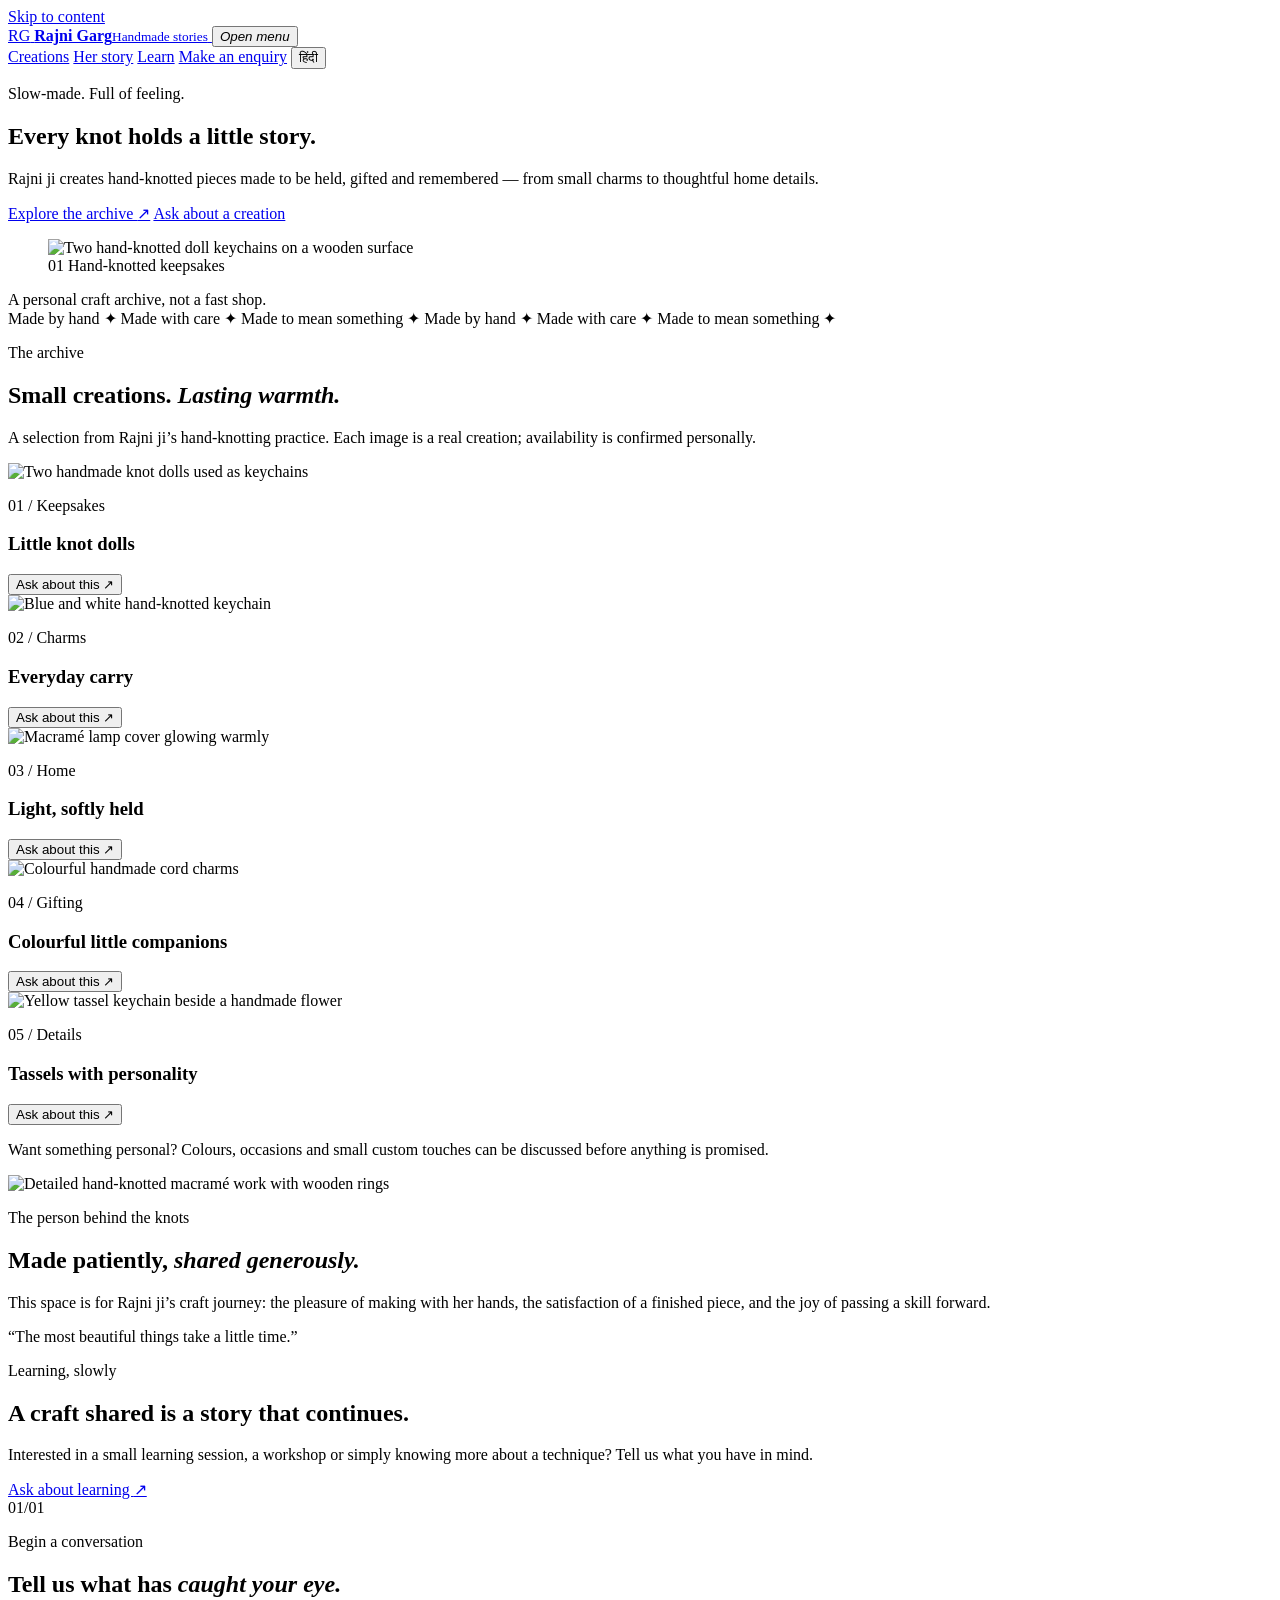
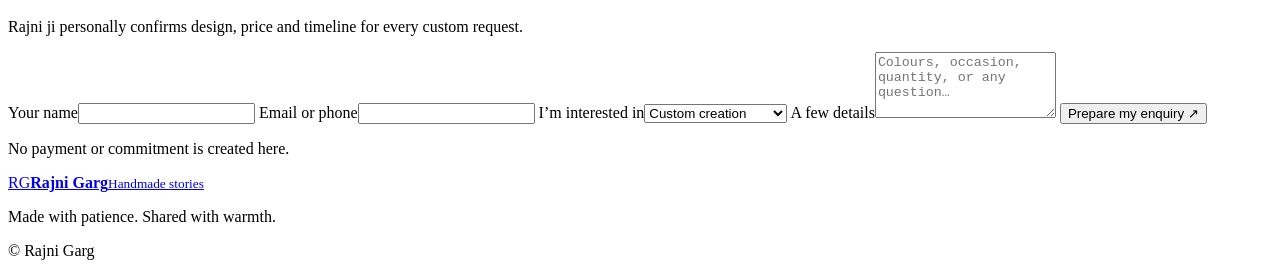
==== index.html @ c151ba93 "Create Rajni Garg website foundation" ====
<!doctype html>
<html lang="en">
<head>
  <meta charset="UTF-8" />
  <meta name="viewport" content="width=device-width, initial-scale=1.0" />
  <meta name="description" content="Rajni Garg — handcrafted knotwork, thoughtful learning, and meaningful custom requests." />
  <title>Rajni Garg | Made with patience</title>
  <link rel="preconnect" href="https://fonts.googleapis.com">
  <link rel="preconnect" href="https://fonts.gstatic.com" crossorigin>
  <link href="https://fonts.googleapis.com/css2?family=DM+Sans:wght@400;500;600;700&family=Playfair+Display:ital,wght@0,500;0,600;0,700;1,500&family=Noto+Serif+Devanagari:wght@500;600;700&display=swap" rel="stylesheet">
  <link rel="stylesheet" href="styles.css" />
</head>
<body>
  <a class="skip-link" href="#main">Skip to content</a>
  <header class="site-header">
    <a class="brand" href="#top" aria-label="Rajni Garg, home">
      <span class="brand-mark">RG</span>
      <span><strong>Rajni Garg</strong><small>Handmade stories</small></span>
    </a>
    <button class="menu-toggle" aria-expanded="false" aria-controls="primary-nav"><span></span><span></span><span></span><i class="sr-only">Open menu</i></button>
    <nav id="primary-nav" class="primary-nav" aria-label="Primary navigation">
      <a href="#gallery" data-en="Creations" data-hi="रचनाएँ">Creations</a>
      <a href="#story" data-en="Her story" data-hi="उनकी कहानी">Her story</a>
      <a href="#learn" data-en="Learn" data-hi="सीखें">Learn</a>
      <a class="nav-cta" href="#enquire" data-en="Make an enquiry" data-hi="पूछताछ करें">Make an enquiry</a>
      <button class="language" data-language aria-label="Switch to Hindi">हिंदी</button>
    </nav>
  </header>

  <main id="main">
    <section id="top" class="hero">
      <div class="hero-copy reveal">
        <p class="eyebrow" data-en="Slow-made. Full of feeling." data-hi="प्यार और धैर्य से बनाई हुई।">Slow-made. Full of feeling.</p>
        <h1 data-en="Every knot holds a little story." data-hi="हर गाँठ में एक छोटी-सी कहानी होती है।">Every knot holds a little story.</h1>
        <p class="intro" data-en="Rajni ji creates hand-knotted pieces made to be held, gifted and remembered — from small charms to thoughtful home details." data-hi="राजनी जी हाथों से गाँठों वाली सुंदर चीज़ें बनाती हैं—छोटे charms से लेकर घर के खास details तक।">Rajni ji creates hand-knotted pieces made to be held, gifted and remembered — from small charms to thoughtful home details.</p>
        <div class="hero-actions">
          <a class="button button-primary" href="#gallery" data-en="Explore the archive" data-hi="संग्रह देखें">Explore the archive <span>↗</span></a>
          <a class="text-link" href="#enquire" data-en="Ask about a creation" data-hi="किसी रचना के बारे में पूछें">Ask about a creation</a>
        </div>
      </div>
      <figure class="hero-image reveal">
        <img src="assets/knotted-dolls.jpg" alt="Two hand-knotted doll keychains on a wooden surface" />
        <figcaption><span>01</span> Hand-knotted keepsakes</figcaption>
      </figure>
      <div class="hero-note"><span class="dot"></span><span data-en="A personal craft archive, not a fast shop." data-hi="एक निजी craft archive—तेज़ दुकान नहीं।">A personal craft archive, not a fast shop.</span></div>
    </section>

    <section class="marquee" aria-label="Craft values">
      <div>Made by hand <span>✦</span> Made with care <span>✦</span> Made to mean something <span>✦</span> Made by hand <span>✦</span> Made with care <span>✦</span> Made to mean something <span>✦</span></div>
    </section>

    <section id="gallery" class="gallery-section section">
      <div class="section-heading reveal">
        <p class="eyebrow" data-en="The archive" data-hi="संग्रह">The archive</p>
        <h2 data-en="Small creations. Lasting warmth." data-hi="छोटी रचनाएँ। सदा रहने वाली गर्माहट।">Small creations. <em>Lasting warmth.</em></h2>
        <p data-en="A selection from Rajni ji’s hand-knotting practice. Each image is a real creation; availability is confirmed personally." data-hi="राजनी जी के hand-knotting काम का एक चयन। हर तस्वीर उनकी असली रचना है; उपलब्धता की पुष्टि व्यक्तिगत रूप से की जाती है।">A selection from Rajni ji’s hand-knotting practice. Each image is a real creation; availability is confirmed personally.</p>
      </div>
      <div class="gallery-grid">
        <article class="gallery-card card-large reveal">
          <img src="assets/knotted-dolls.jpg" alt="Two handmade knot dolls used as keychains" />
          <div><p>01 / Keepsakes</p><h3>Little knot dolls</h3><button class="card-link" data-enquiry="Little knot dolls">Ask about this <span>↗</span></button></div>
        </article>
        <article class="gallery-card reveal">
          <img src="assets/blue-keychain.jpg" alt="Blue and white hand-knotted keychain" />
          <div><p>02 / Charms</p><h3>Everyday carry</h3><button class="card-link" data-enquiry="Everyday carry charm">Ask about this <span>↗</span></button></div>
        </article>
        <article class="gallery-card reveal">
          <img src="assets/lamp-detail.jpg" alt="Macramé lamp cover glowing warmly" />
          <div><p>03 / Home</p><h3>Light, softly held</h3><button class="card-link" data-enquiry="Macramé lamp cover">Ask about this <span>↗</span></button></div>
        </article>
        <article class="gallery-card reveal">
          <img src="assets/colourful-charms.jpg" alt="Colourful handmade cord charms" />
          <div><p>04 / Gifting</p><h3>Colourful little companions</h3><button class="card-link" data-enquiry="Colourful cord charms">Ask about this <span>↗</span></button></div>
        </article>
        <article class="gallery-card card-wide reveal">
          <img src="assets/tassel-charm.jpg" alt="Yellow tassel keychain beside a handmade flower" />
          <div><p>05 / Details</p><h3>Tassels with personality</h3><button class="card-link" data-enquiry="Tassel charm">Ask about this <span>↗</span></button></div>
        </article>
      </div>
      <p class="gallery-footnote">Want something personal? Colours, occasions and small custom touches can be discussed before anything is promised.</p>
    </section>

    <section id="story" class="story-section">
      <div class="story-image reveal"><img src="assets/macrame-handhold.jpg" alt="Detailed hand-knotted macramé work with wooden rings" /></div>
      <div class="story-copy reveal">
        <p class="eyebrow" data-en="The person behind the knots" data-hi="गाँठों के पीछे की कलाकार">The person behind the knots</p>
        <h2 data-en="Made patiently, shared generously." data-hi="धैर्य से बनाई, दिल से बाँटी।">Made patiently, <em>shared generously.</em></h2>
        <p data-en="This space is for Rajni ji’s craft journey: the pleasure of making with her hands, the satisfaction of a finished piece, and the joy of passing a skill forward." data-hi="यह स्थान राजनीति जी की craft journey के लिए है—हाथों से बनाने का सुख, पूरी रचना का संतोष, और कला आगे सिखाने की खुशी।">This space is for Rajni ji’s craft journey: the pleasure of making with her hands, the satisfaction of a finished piece, and the joy of passing a skill forward.</p>
        <p class="pull-quote">“The most beautiful things take a little time.”</p>
      </div>
    </section>

    <section id="learn" class="learn-section section">
      <div class="learn-card reveal">
        <div>
          <p class="eyebrow" data-en="Learning, slowly" data-hi="धीरे-धीरे सीखना">Learning, slowly</p>
          <h2 data-en="A craft shared is a story that continues." data-hi="बाँटी गई कला, आगे बढ़ती कहानी है।">A craft shared is a story that continues.</h2>
          <p data-en="Interested in a small learning session, a workshop or simply knowing more about a technique? Tell us what you have in mind." data-hi="छोटे learning session, workshop या किसी technique के बारे में जानना चाहते हैं? हमें बताइए।">Interested in a small learning session, a workshop or simply knowing more about a technique? Tell us what you have in mind.</p>
          <a class="button button-light" href="#enquire" data-en="Ask about learning" data-hi="सीखने के बारे में पूछें">Ask about learning <span>↗</span></a>
        </div>
        <div class="learn-number">01<span>/</span>01</div>
      </div>
    </section>

    <section id="enquire" class="enquire-section section">
      <div class="enquire-intro reveal">
        <p class="eyebrow" data-en="Begin a conversation" data-hi="बातचीत शुरू करें">Begin a conversation</p>
        <h2 data-en="Tell us what has caught your eye." data-hi="बताइए, आपको क्या पसंद आया।">Tell us what has <em>caught your eye.</em></h2>
        <p data-en="Rajni ji personally confirms design, price and timeline for every custom request." data-hi="हर custom request के design, price और timeline की अंतिम पुष्टि राजनीति जी स्वयं करती हैं।">Rajni ji personally confirms design, price and timeline for every custom request.</p>
      </div>
      <form class="enquiry-form reveal" id="enquiry-form">
        <label><span data-en="Your name" data-hi="आपका नाम">Your name</span><input required name="name" autocomplete="name" /></label>
        <label><span data-en="Email or phone" data-hi="ईमेल या फ़ोन">Email or phone</span><input required name="contact" autocomplete="email" /></label>
        <label><span data-en="I’m interested in" data-hi="मेरी रुचि है">I’m interested in</span><select name="interest"><option>Custom creation</option><option>Learning / workshop</option><option>Existing creation</option><option>Something else</option></select></label>
        <label class="full"><span data-en="A few details" data-hi="कुछ विवरण">A few details</span><textarea name="message" rows="4" placeholder="Colours, occasion, quantity, or any question…"></textarea></label>
        <button class="button button-primary" type="submit" data-en="Prepare my enquiry" data-hi="मेरी पूछताछ तैयार करें">Prepare my enquiry <span>↗</span></button>
        <p class="form-note" id="form-note">No payment or commitment is created here.</p>
      </form>
    </section>
  </main>

  <footer>
    <a class="brand" href="#top"><span class="brand-mark">RG</span><span><strong>Rajni Garg</strong><small>Handmade stories</small></span></a>
    <p data-en="Made with patience. Shared with warmth." data-hi="धैर्य से बनाई। गर्मजोशी से बाँटी।">Made with patience. Shared with warmth.</p>
    <p class="footer-meta">© <span id="year"></span> Rajni Garg</p>
  </footer>
  <script src="app.js"></script>
</body>
</html>
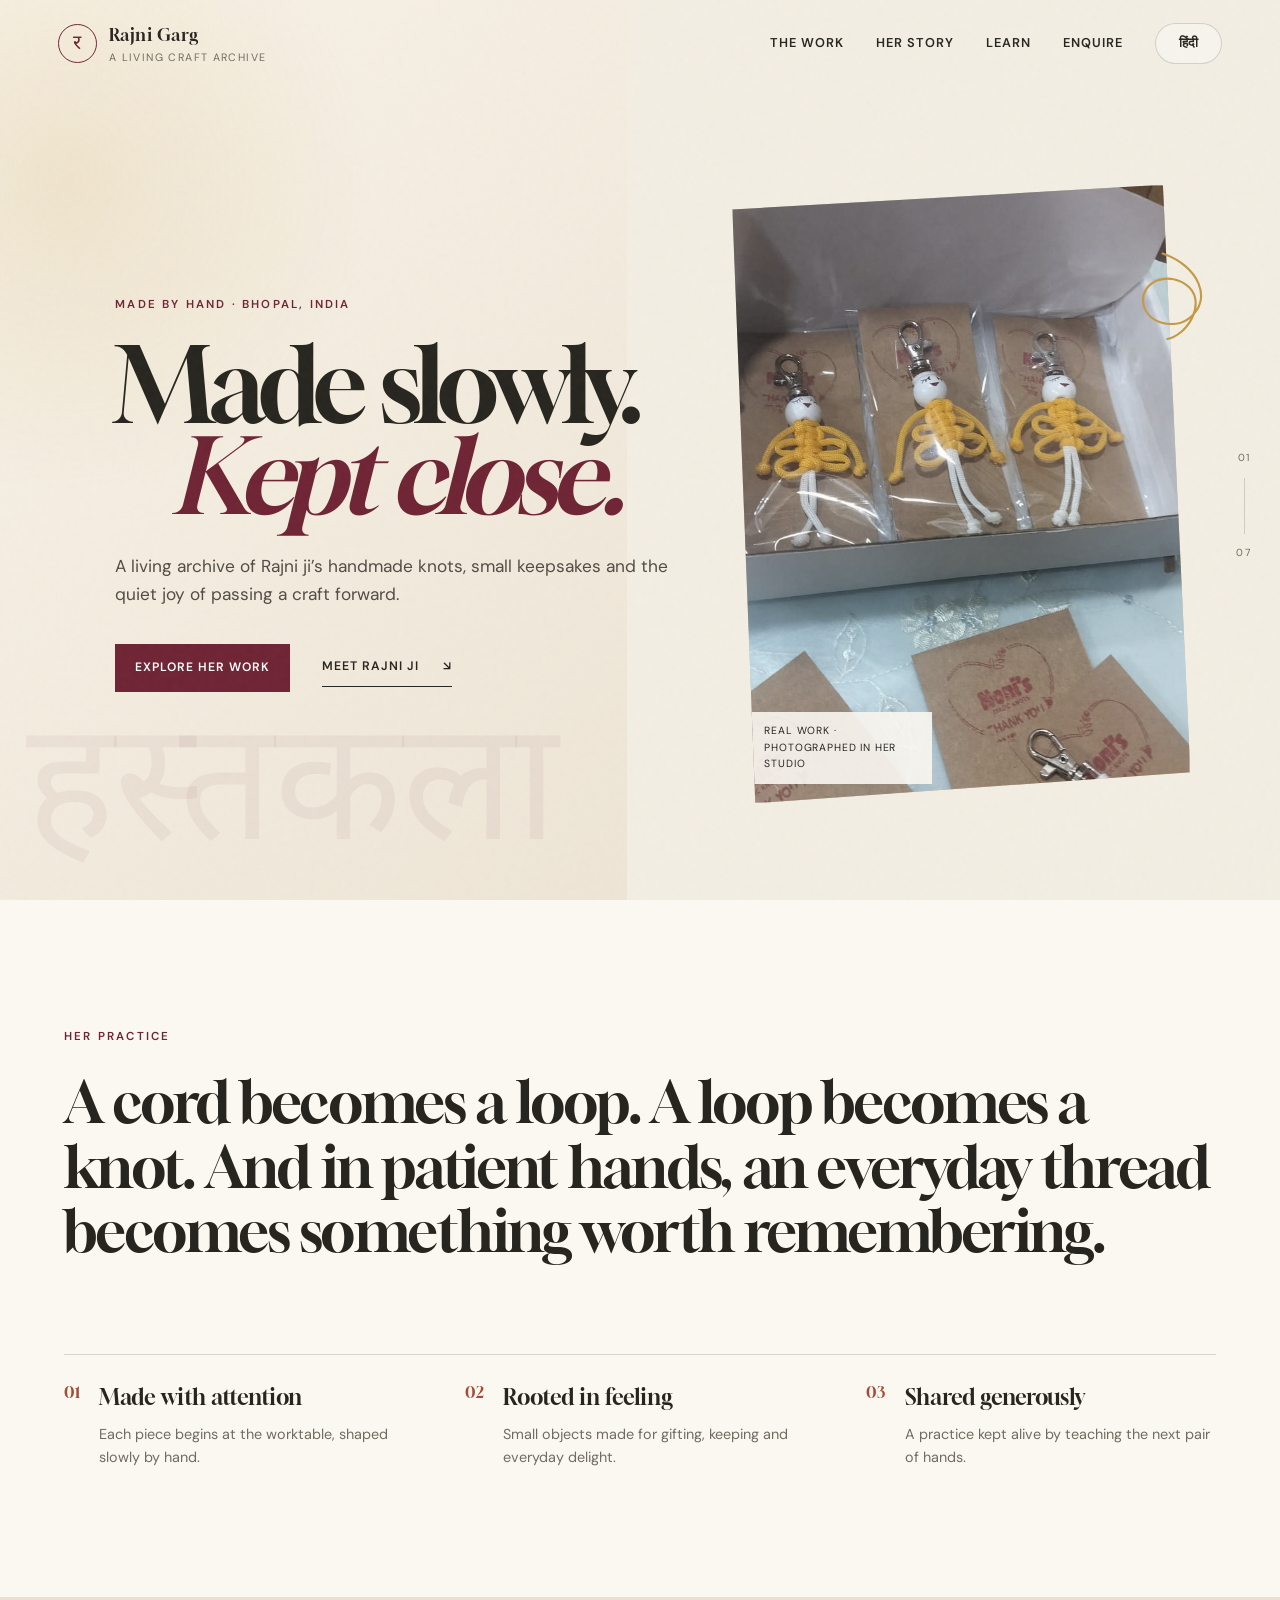
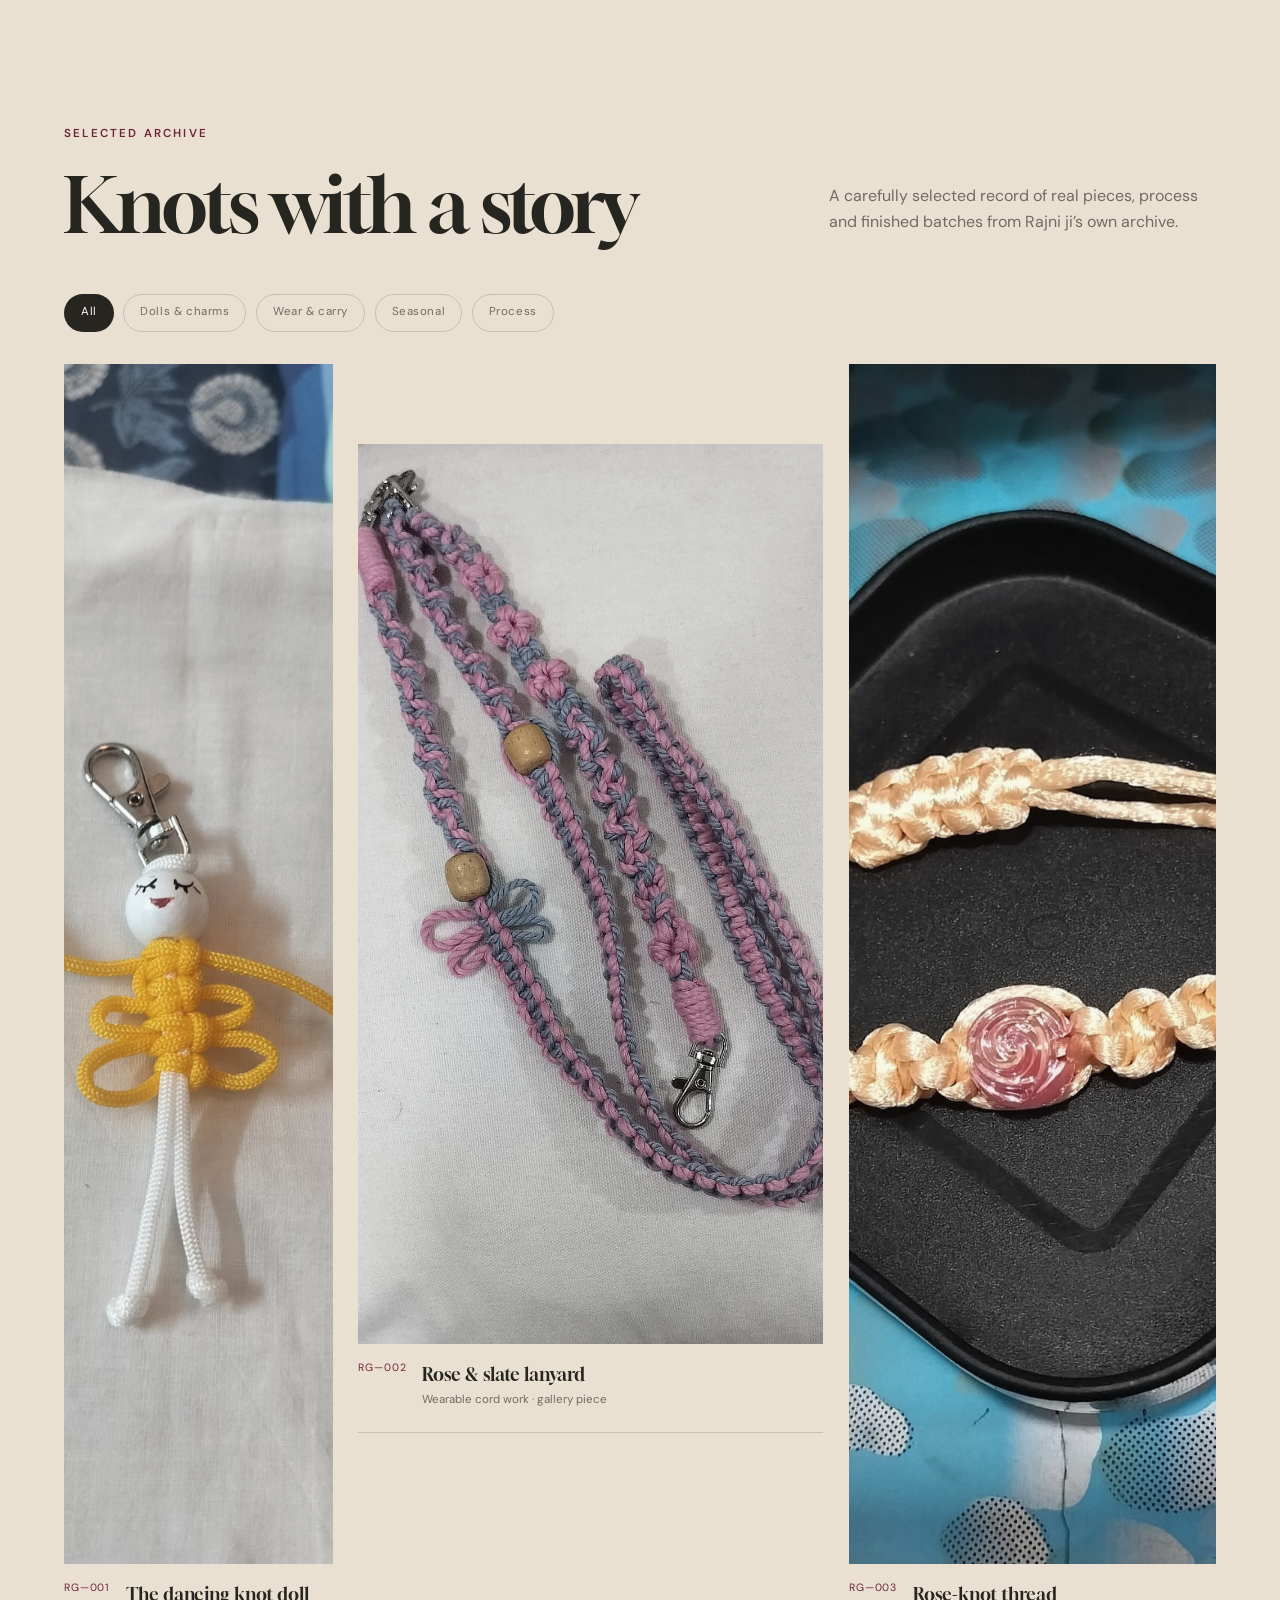
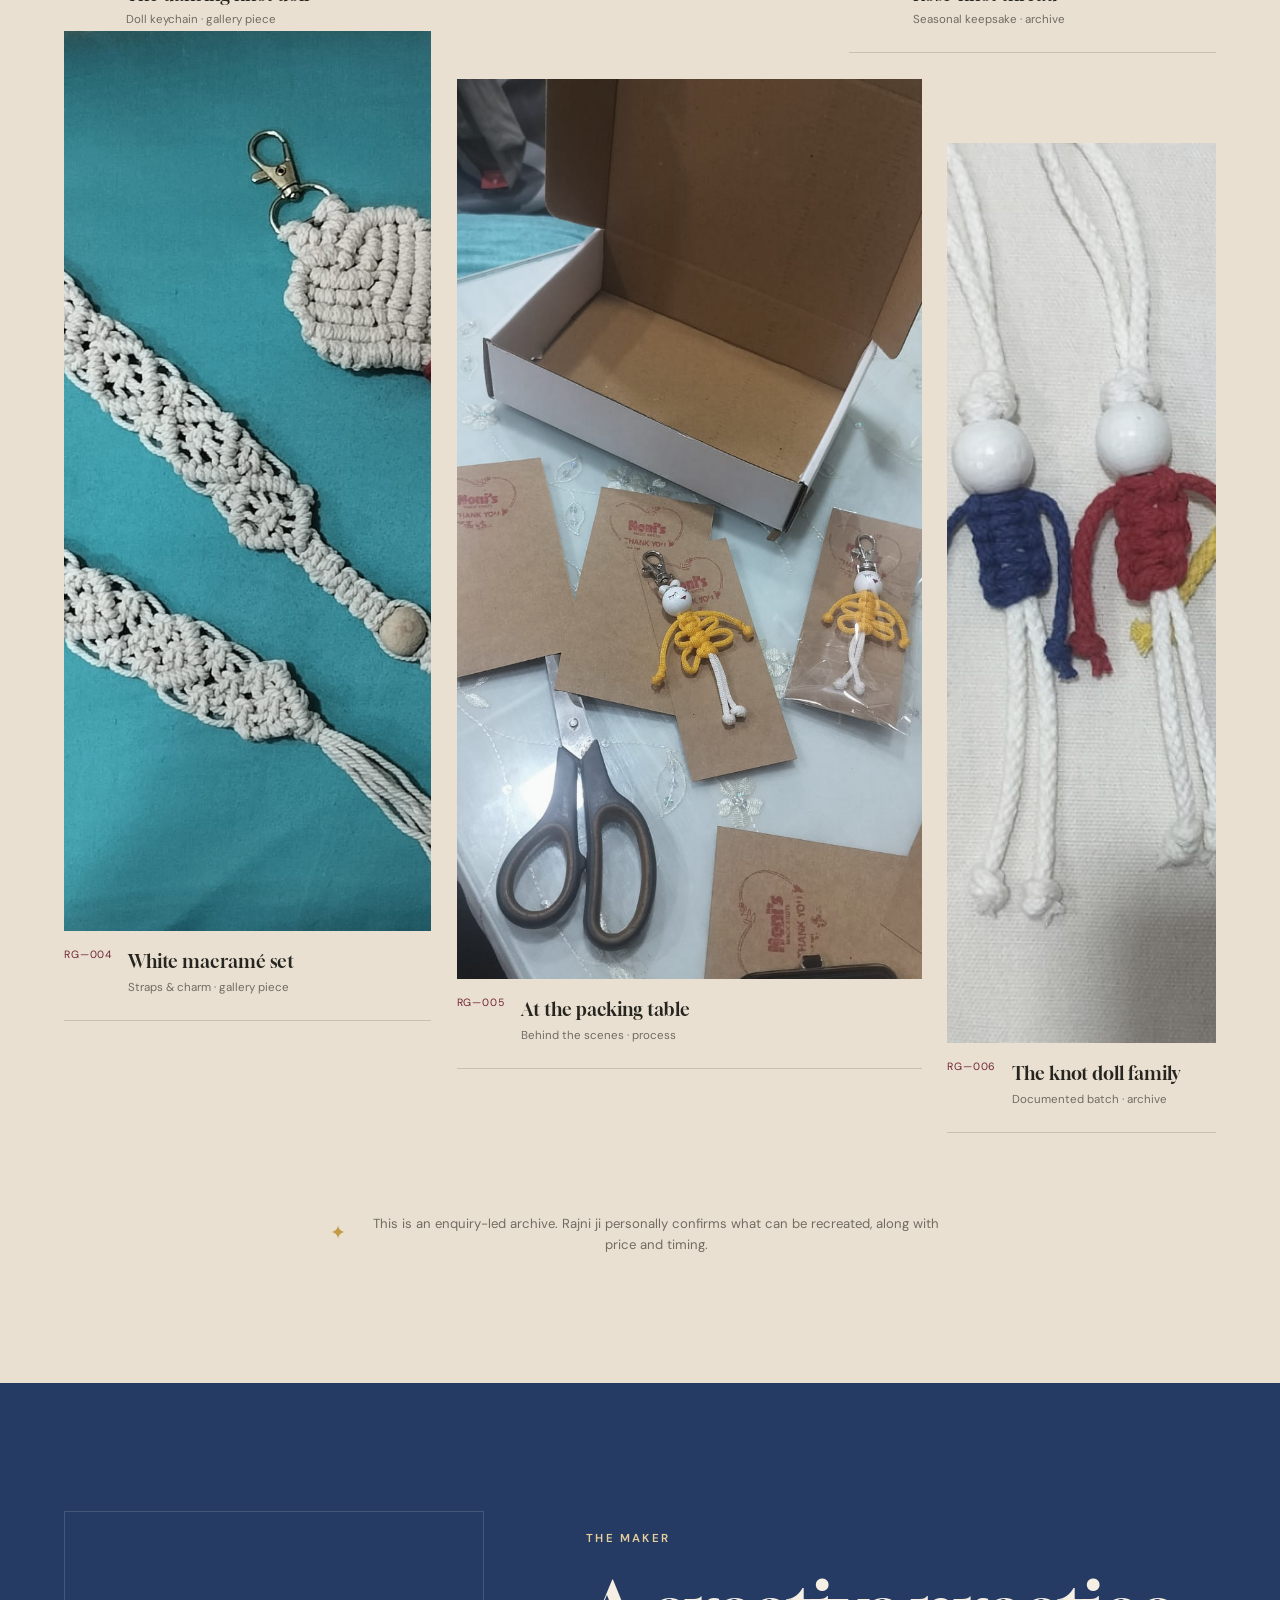
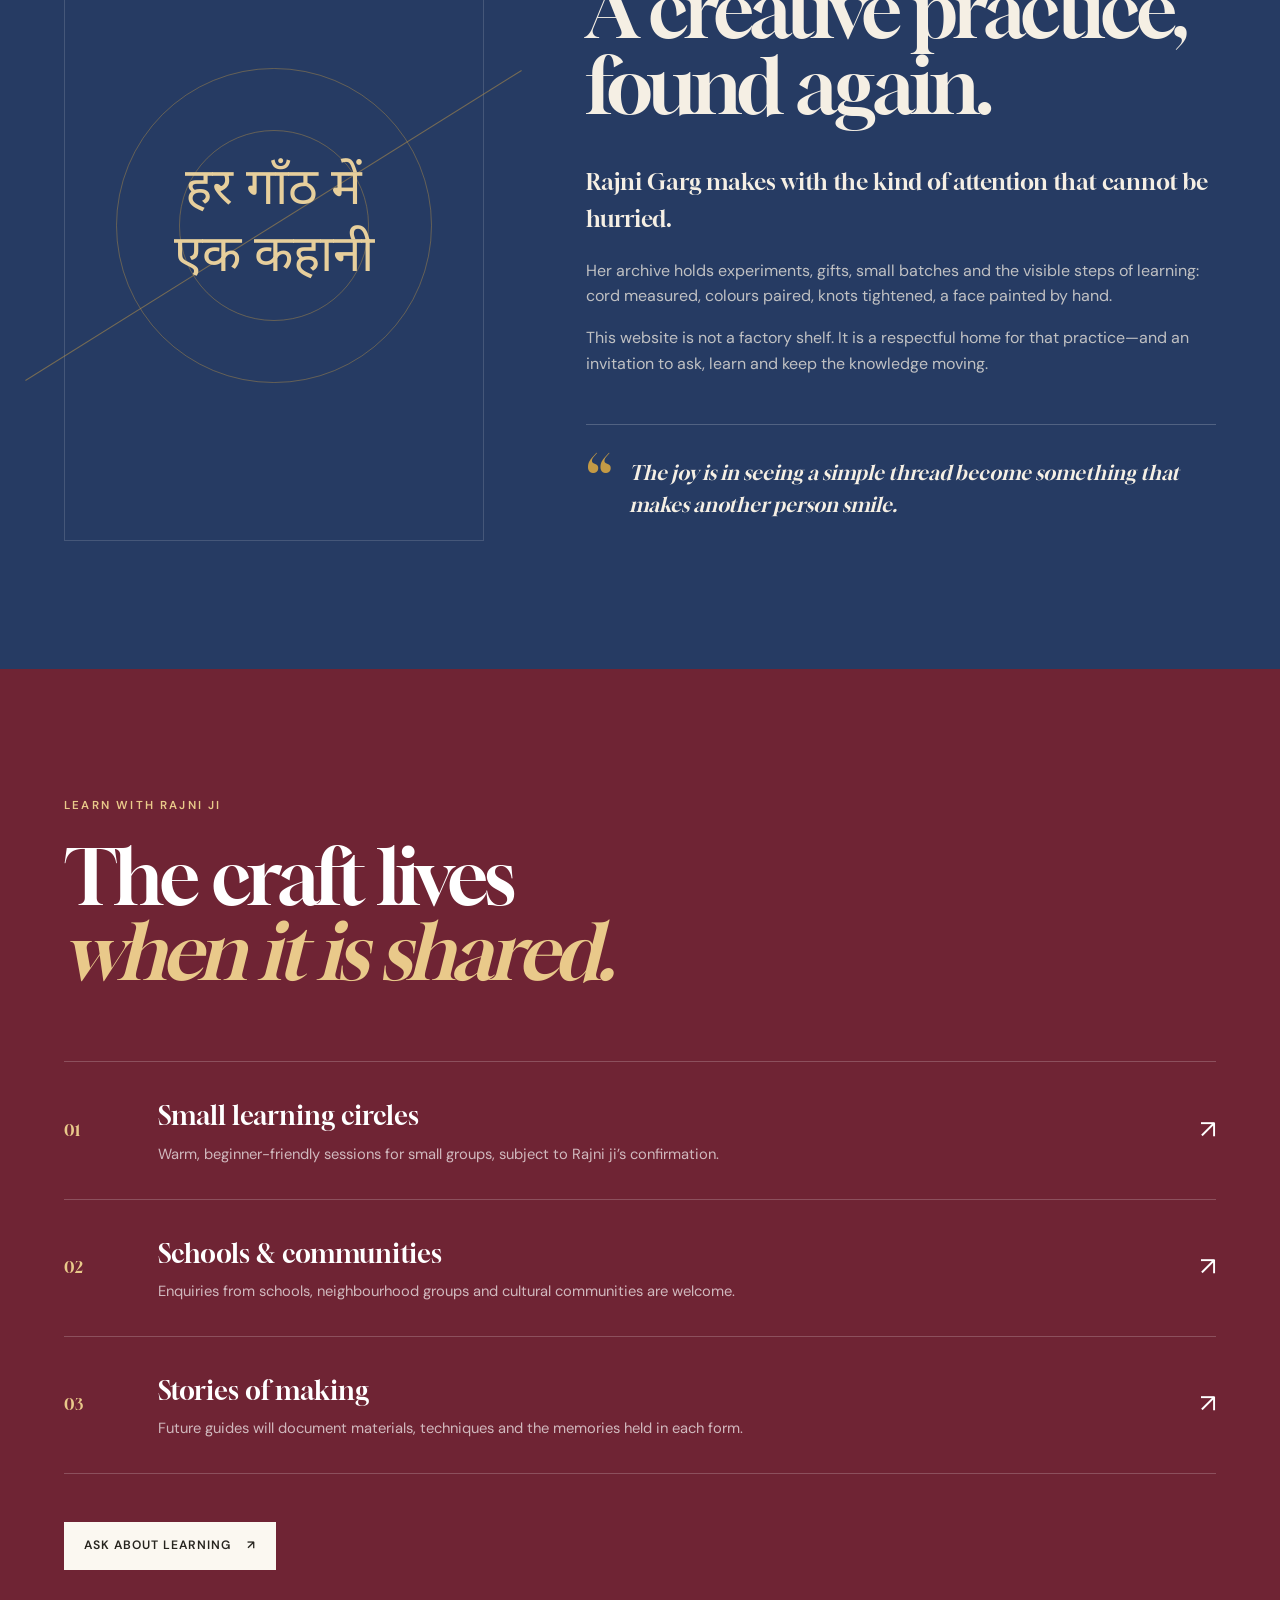
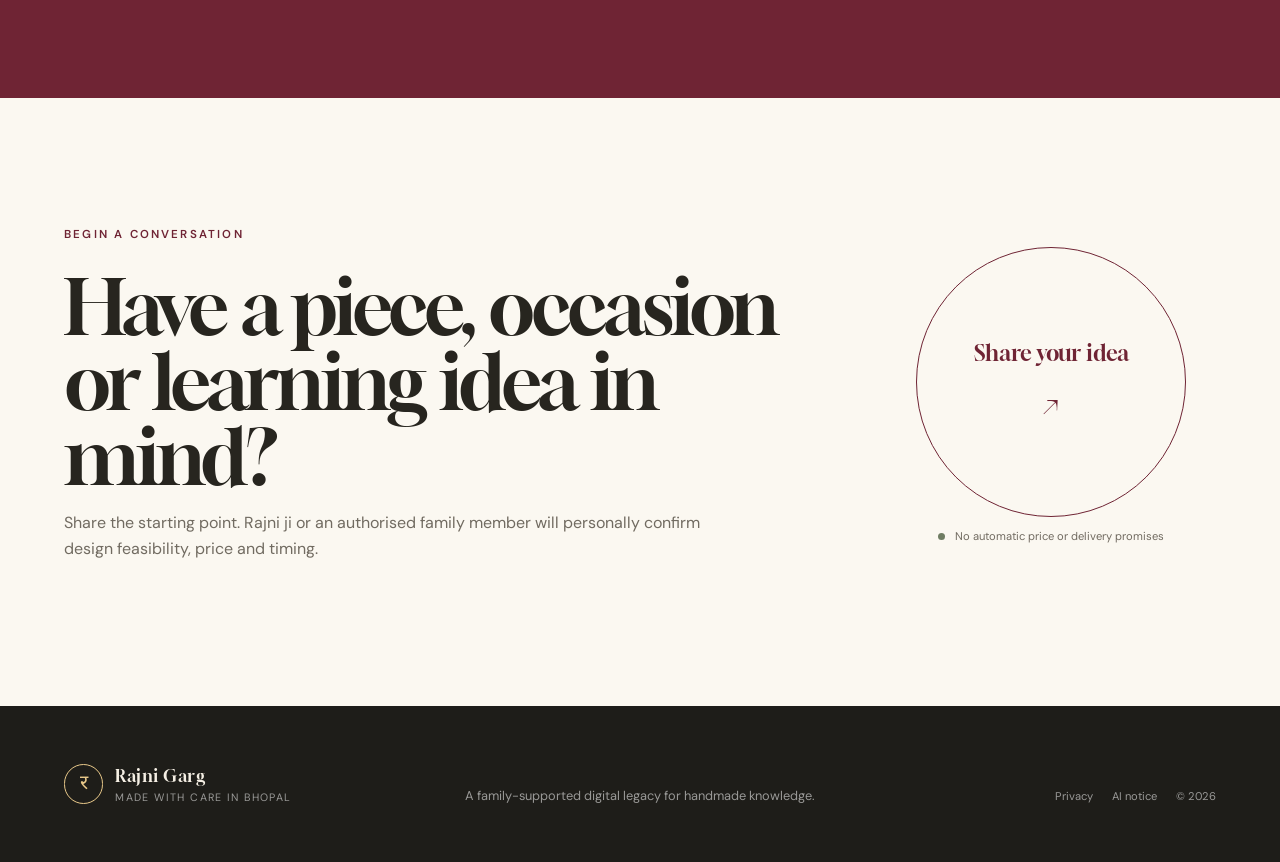
==== commit a72d4925: "Build bilingual Rajni Garg craft archive" ====
--- a/index.html
+++ b/index.html
@@ -1,129 +1,225 @@
 <!doctype html>
 <html lang="en">
 <head>
-  <meta charset="UTF-8" />
-  <meta name="viewport" content="width=device-width, initial-scale=1.0" />
-  <meta name="description" content="Rajni Garg — handcrafted knotwork, thoughtful learning, and meaningful custom requests." />
-  <title>Rajni Garg | Made with patience</title>
+  <meta charset="utf-8">
+  <meta name="viewport" content="width=device-width, initial-scale=1">
+  <meta name="theme-color" content="#6f2434">
+  <meta name="description" content="Rajni Garg's handmade craft archive — thoughtful knots, small joys, and learning shared with care.">
+  <meta property="og:title" content="Rajni Garg — Made slowly. Kept close.">
+  <meta property="og:description" content="Explore a living archive of handmade knots, keepsakes and learning.">
+  <meta property="og:image" content="assets/packing-studio.jpg">
+  <title>Rajni Garg — Handmade with care</title>
   <link rel="preconnect" href="https://fonts.googleapis.com">
   <link rel="preconnect" href="https://fonts.gstatic.com" crossorigin>
-  <link href="https://fonts.googleapis.com/css2?family=DM+Sans:wght@400;500;600;700&family=Playfair+Display:ital,wght@0,500;0,600;0,700;1,500&family=Noto+Serif+Devanagari:wght@500;600;700&display=swap" rel="stylesheet">
-  <link rel="stylesheet" href="styles.css" />
+  <link href="https://fonts.googleapis.com/css2?family=DM+Sans:wght@400;500;600&family=Gloock&family=Noto+Sans+Devanagari:wght@400;500;600&display=swap" rel="stylesheet">
+  <link rel="stylesheet" href="styles.css">
+  <script defer src="app.js"></script>
 </head>
 <body>
   <a class="skip-link" href="#main">Skip to content</a>
-  <header class="site-header">
-    <a class="brand" href="#top" aria-label="Rajni Garg, home">
-      <span class="brand-mark">RG</span>
-      <span><strong>Rajni Garg</strong><small>Handmade stories</small></span>
+  <div class="grain" aria-hidden="true"></div>
+
+  <header class="site-header" data-header>
+    <a class="brand" href="#home" aria-label="Rajni Garg home">
+      <span class="brand-mark" aria-hidden="true">र</span>
+      <span>
+        <strong>Rajni Garg</strong>
+        <small data-i18n="brandTag">A living craft archive</small>
+      </span>
     </a>
-    <button class="menu-toggle" aria-expanded="false" aria-controls="primary-nav"><span></span><span></span><span></span><i class="sr-only">Open menu</i></button>
-    <nav id="primary-nav" class="primary-nav" aria-label="Primary navigation">
-      <a href="#gallery" data-en="Creations" data-hi="रचनाएँ">Creations</a>
-      <a href="#story" data-en="Her story" data-hi="उनकी कहानी">Her story</a>
-      <a href="#learn" data-en="Learn" data-hi="सीखें">Learn</a>
-      <a class="nav-cta" href="#enquire" data-en="Make an enquiry" data-hi="पूछताछ करें">Make an enquiry</a>
-      <button class="language" data-language aria-label="Switch to Hindi">हिंदी</button>
+
+    <button class="menu-toggle" type="button" aria-expanded="false" aria-controls="site-nav" data-menu>
+      <span></span><span></span><span></span>
+      <span class="sr-only">Open menu</span>
+    </button>
+
+    <nav id="site-nav" class="site-nav" aria-label="Primary navigation">
+      <a href="#work" data-i18n="navWork">The work</a>
+      <a href="#story" data-i18n="navStory">Her story</a>
+      <a href="#learn" data-i18n="navLearn">Learn</a>
+      <a href="#contact" data-i18n="navContact">Enquire</a>
+      <button class="lang-toggle" type="button" data-language aria-label="Switch language">
+        <span data-lang-label>हिंदी</span>
+      </button>
     </nav>
   </header>
 
   <main id="main">
-    <section id="top" class="hero">
+    <section id="home" class="hero">
       <div class="hero-copy reveal">
-        <p class="eyebrow" data-en="Slow-made. Full of feeling." data-hi="प्यार और धैर्य से बनाई हुई।">Slow-made. Full of feeling.</p>
-        <h1 data-en="Every knot holds a little story." data-hi="हर गाँठ में एक छोटी-सी कहानी होती है।">Every knot holds a little story.</h1>
-        <p class="intro" data-en="Rajni ji creates hand-knotted pieces made to be held, gifted and remembered — from small charms to thoughtful home details." data-hi="राजनी जी हाथों से गाँठों वाली सुंदर चीज़ें बनाती हैं—छोटे charms से लेकर घर के खास details तक।">Rajni ji creates hand-knotted pieces made to be held, gifted and remembered — from small charms to thoughtful home details.</p>
+        <p class="eyebrow" data-i18n="heroEyebrow">Made by hand · Bhopal, India</p>
+        <h1>
+          <span data-i18n="heroTitleOne">Made slowly.</span>
+          <em data-i18n="heroTitleTwo">Kept close.</em>
+        </h1>
+        <p class="hero-intro" data-i18n="heroIntro">A living archive of Rajni ji’s handmade knots, small keepsakes and the quiet joy of passing a craft forward.</p>
         <div class="hero-actions">
-          <a class="button button-primary" href="#gallery" data-en="Explore the archive" data-hi="संग्रह देखें">Explore the archive <span>↗</span></a>
-          <a class="text-link" href="#enquire" data-en="Ask about a creation" data-hi="किसी रचना के बारे में पूछें">Ask about a creation</a>
-        </div>
-      </div>
-      <figure class="hero-image reveal">
-        <img src="assets/knotted-dolls.jpg" alt="Two hand-knotted doll keychains on a wooden surface" />
-        <figcaption><span>01</span> Hand-knotted keepsakes</figcaption>
-      </figure>
-      <div class="hero-note"><span class="dot"></span><span data-en="A personal craft archive, not a fast shop." data-hi="एक निजी craft archive—तेज़ दुकान नहीं।">A personal craft archive, not a fast shop.</span></div>
-    </section>
-
-    <section class="marquee" aria-label="Craft values">
-      <div>Made by hand <span>✦</span> Made with care <span>✦</span> Made to mean something <span>✦</span> Made by hand <span>✦</span> Made with care <span>✦</span> Made to mean something <span>✦</span></div>
-    </section>
-
-    <section id="gallery" class="gallery-section section">
+          <a class="button button-primary" href="#work" data-i18n="heroPrimary">Explore her work</a>
+          <a class="text-link" href="#story"><span data-i18n="heroSecondary">Meet Rajni ji</span><span aria-hidden="true">↘</span></a>
+        </div>
+      </div>
+
+      <div class="hero-visual reveal">
+        <div class="hero-frame">
+          <img src="assets/packing-studio.jpg" alt="A batch of yellow handmade knot dolls being prepared and packed" width="900" height="1200">
+          <span class="image-note" data-i18n="heroNote">Real work · photographed in her studio</span>
+        </div>
+        <div class="floating-knot" aria-hidden="true">
+          <svg viewBox="0 0 120 120"><path d="M32 23c37 4 56 33 38 54-12 14-38 13-45-4-8-20 18-37 39-24 18 12 8 44-11 52" fill="none" stroke="currentColor" stroke-width="2"/></svg>
+        </div>
+      </div>
+
+      <div class="hero-index" aria-hidden="true">
+        <span>01</span><i></i><span>07</span>
+      </div>
+    </section>
+
+    <section class="manifesto section-pad">
+      <p class="eyebrow reveal" data-i18n="manifestoEyebrow">Her practice</p>
+      <p class="manifesto-copy reveal" data-i18n="manifesto">A cord becomes a loop. A loop becomes a knot. And in patient hands, an everyday thread becomes something worth remembering.</p>
+      <div class="three-values reveal">
+        <article><span>01</span><h3 data-i18n="valueOneTitle">Made with attention</h3><p data-i18n="valueOneBody">Each piece begins at the worktable, shaped slowly by hand.</p></article>
+        <article><span>02</span><h3 data-i18n="valueTwoTitle">Rooted in feeling</h3><p data-i18n="valueTwoBody">Small objects made for gifting, keeping and everyday delight.</p></article>
+        <article><span>03</span><h3 data-i18n="valueThreeTitle">Shared generously</h3><p data-i18n="valueThreeBody">A practice kept alive by teaching the next pair of hands.</p></article>
+      </div>
+    </section>
+
+    <section id="work" class="work section-pad">
       <div class="section-heading reveal">
-        <p class="eyebrow" data-en="The archive" data-hi="संग्रह">The archive</p>
-        <h2 data-en="Small creations. Lasting warmth." data-hi="छोटी रचनाएँ। सदा रहने वाली गर्माहट।">Small creations. <em>Lasting warmth.</em></h2>
-        <p data-en="A selection from Rajni ji’s hand-knotting practice. Each image is a real creation; availability is confirmed personally." data-hi="राजनी जी के hand-knotting काम का एक चयन। हर तस्वीर उनकी असली रचना है; उपलब्धता की पुष्टि व्यक्तिगत रूप से की जाती है।">A selection from Rajni ji’s hand-knotting practice. Each image is a real creation; availability is confirmed personally.</p>
-      </div>
-      <div class="gallery-grid">
-        <article class="gallery-card card-large reveal">
-          <img src="assets/knotted-dolls.jpg" alt="Two handmade knot dolls used as keychains" />
-          <div><p>01 / Keepsakes</p><h3>Little knot dolls</h3><button class="card-link" data-enquiry="Little knot dolls">Ask about this <span>↗</span></button></div>
-        </article>
-        <article class="gallery-card reveal">
-          <img src="assets/blue-keychain.jpg" alt="Blue and white hand-knotted keychain" />
-          <div><p>02 / Charms</p><h3>Everyday carry</h3><button class="card-link" data-enquiry="Everyday carry charm">Ask about this <span>↗</span></button></div>
-        </article>
-        <article class="gallery-card reveal">
-          <img src="assets/lamp-detail.jpg" alt="Macramé lamp cover glowing warmly" />
-          <div><p>03 / Home</p><h3>Light, softly held</h3><button class="card-link" data-enquiry="Macramé lamp cover">Ask about this <span>↗</span></button></div>
-        </article>
-        <article class="gallery-card reveal">
-          <img src="assets/colourful-charms.jpg" alt="Colourful handmade cord charms" />
-          <div><p>04 / Gifting</p><h3>Colourful little companions</h3><button class="card-link" data-enquiry="Colourful cord charms">Ask about this <span>↗</span></button></div>
-        </article>
-        <article class="gallery-card card-wide reveal">
-          <img src="assets/tassel-charm.jpg" alt="Yellow tassel keychain beside a handmade flower" />
-          <div><p>05 / Details</p><h3>Tassels with personality</h3><button class="card-link" data-enquiry="Tassel charm">Ask about this <span>↗</span></button></div>
-        </article>
-      </div>
-      <p class="gallery-footnote">Want something personal? Colours, occasions and small custom touches can be discussed before anything is promised.</p>
-    </section>
-
-    <section id="story" class="story-section">
-      <div class="story-image reveal"><img src="assets/macrame-handhold.jpg" alt="Detailed hand-knotted macramé work with wooden rings" /></div>
+        <div>
+          <p class="eyebrow" data-i18n="workEyebrow">Selected archive</p>
+          <h2 data-i18n="workTitle">Knots with a story</h2>
+        </div>
+        <p data-i18n="workIntro">A carefully selected record of real pieces, process and finished batches from Rajni ji’s own archive.</p>
+      </div>
+
+      <div class="filter-row reveal" role="group" aria-label="Filter gallery">
+        <button class="filter is-active" type="button" data-filter="all" data-i18n="filterAll">All</button>
+        <button class="filter" type="button" data-filter="dolls" data-i18n="filterDolls">Dolls & charms</button>
+        <button class="filter" type="button" data-filter="wear" data-i18n="filterWear">Wear & carry</button>
+        <button class="filter" type="button" data-filter="seasonal" data-i18n="filterSeasonal">Seasonal</button>
+        <button class="filter" type="button" data-filter="process" data-i18n="filterProcess">Process</button>
+      </div>
+
+      <div class="gallery">
+        <article class="craft-card craft-card-tall reveal" data-category="dolls">
+          <button type="button" data-craft="RG-001" aria-label="View the dancing knot doll">
+            <figure><img src="assets/yellow-knot-doll.jpg" alt="Yellow handmade knot doll keychain" loading="lazy" width="900" height="1200"><figcaption><span>RG—001</span><b data-i18n="craftOne">The dancing knot doll</b><small data-i18n="craftDollType">Doll keychain · gallery piece</small></figcaption></figure>
+          </button>
+        </article>
+        <article class="craft-card craft-card-wide reveal" data-category="wear">
+          <button type="button" data-craft="RG-002" aria-label="View the rose and slate lanyard">
+            <figure><img src="assets/rose-slate-lanyard.jpg" alt="Pink and slate hand-knotted lanyard with wooden beads" loading="lazy" width="1200" height="900"><figcaption><span>RG—002</span><b data-i18n="craftTwo">Rose & slate lanyard</b><small data-i18n="craftLanyardType">Wearable cord work · gallery piece</small></figcaption></figure>
+          </button>
+        </article>
+        <article class="craft-card reveal" data-category="seasonal">
+          <button type="button" data-craft="RG-003" aria-label="View the rose-knot thread">
+            <figure><img src="assets/rose-knot-thread.jpg" alt="Peach hand-knotted thread bracelet with a rose bead" loading="lazy" width="900" height="1200"><figcaption><span>RG—003</span><b data-i18n="craftThree">Rose-knot thread</b><small data-i18n="craftSeasonalType">Seasonal keepsake · archive</small></figcaption></figure>
+          </button>
+        </article>
+        <article class="craft-card reveal" data-category="wear">
+          <button type="button" data-craft="RG-004" aria-label="View the white macrame set">
+            <figure><img src="assets/white-macrame-set.jpg" alt="White macrame straps and tasselled key charm" loading="lazy" width="1200" height="900"><figcaption><span>RG—004</span><b data-i18n="craftFour">White macramé set</b><small data-i18n="craftMacrameType">Straps & charm · gallery piece</small></figcaption></figure>
+          </button>
+        </article>
+        <article class="craft-card craft-card-wide reveal" data-category="process">
+          <button type="button" data-craft="RG-005" aria-label="View the packing table">
+            <figure><img src="assets/packing-table.jpg" alt="Handmade keychains arranged for packing on a worktable" loading="lazy" width="1200" height="900"><figcaption><span>RG—005</span><b data-i18n="craftFive">At the packing table</b><small data-i18n="craftProcessType">Behind the scenes · process</small></figcaption></figure>
+          </button>
+        </article>
+        <article class="craft-card craft-card-tall reveal" data-category="dolls">
+          <button type="button" data-craft="RG-006" aria-label="View the knot doll family">
+            <figure><img src="assets/knot-doll-family.jpg" alt="A row of handmade knot dolls in different colours" loading="lazy" width="1200" height="900"><figcaption><span>RG—006</span><b data-i18n="craftSix">The knot doll family</b><small data-i18n="craftBatchType">Documented batch · archive</small></figcaption></figure>
+          </button>
+        </article>
+      </div>
+
+      <p class="archive-note reveal"><span aria-hidden="true">✦</span><span data-i18n="archiveNote">This is an enquiry-led archive. Rajni ji personally confirms what can be recreated, along with price and timing.</span></p>
+    </section>
+
+    <section id="story" class="story section-pad">
+      <div class="story-art reveal" aria-hidden="true">
+        <div class="thread-line"></div>
+        <span>हर गाँठ में<br>एक कहानी</span>
+      </div>
       <div class="story-copy reveal">
-        <p class="eyebrow" data-en="The person behind the knots" data-hi="गाँठों के पीछे की कलाकार">The person behind the knots</p>
-        <h2 data-en="Made patiently, shared generously." data-hi="धैर्य से बनाई, दिल से बाँटी।">Made patiently, <em>shared generously.</em></h2>
-        <p data-en="This space is for Rajni ji’s craft journey: the pleasure of making with her hands, the satisfaction of a finished piece, and the joy of passing a skill forward." data-hi="यह स्थान राजनीति जी की craft journey के लिए है—हाथों से बनाने का सुख, पूरी रचना का संतोष, और कला आगे सिखाने की खुशी।">This space is for Rajni ji’s craft journey: the pleasure of making with her hands, the satisfaction of a finished piece, and the joy of passing a skill forward.</p>
-        <p class="pull-quote">“The most beautiful things take a little time.”</p>
-      </div>
-    </section>
-
-    <section id="learn" class="learn-section section">
-      <div class="learn-card reveal">
-        <div>
-          <p class="eyebrow" data-en="Learning, slowly" data-hi="धीरे-धीरे सीखना">Learning, slowly</p>
-          <h2 data-en="A craft shared is a story that continues." data-hi="बाँटी गई कला, आगे बढ़ती कहानी है।">A craft shared is a story that continues.</h2>
-          <p data-en="Interested in a small learning session, a workshop or simply knowing more about a technique? Tell us what you have in mind." data-hi="छोटे learning session, workshop या किसी technique के बारे में जानना चाहते हैं? हमें बताइए।">Interested in a small learning session, a workshop or simply knowing more about a technique? Tell us what you have in mind.</p>
-          <a class="button button-light" href="#enquire" data-en="Ask about learning" data-hi="सीखने के बारे में पूछें">Ask about learning <span>↗</span></a>
-        </div>
-        <div class="learn-number">01<span>/</span>01</div>
-      </div>
-    </section>
-
-    <section id="enquire" class="enquire-section section">
-      <div class="enquire-intro reveal">
-        <p class="eyebrow" data-en="Begin a conversation" data-hi="बातचीत शुरू करें">Begin a conversation</p>
-        <h2 data-en="Tell us what has caught your eye." data-hi="बताइए, आपको क्या पसंद आया।">Tell us what has <em>caught your eye.</em></h2>
-        <p data-en="Rajni ji personally confirms design, price and timeline for every custom request." data-hi="हर custom request के design, price और timeline की अंतिम पुष्टि राजनीति जी स्वयं करती हैं।">Rajni ji personally confirms design, price and timeline for every custom request.</p>
-      </div>
-      <form class="enquiry-form reveal" id="enquiry-form">
-        <label><span data-en="Your name" data-hi="आपका नाम">Your name</span><input required name="name" autocomplete="name" /></label>
-        <label><span data-en="Email or phone" data-hi="ईमेल या फ़ोन">Email or phone</span><input required name="contact" autocomplete="email" /></label>
-        <label><span data-en="I’m interested in" data-hi="मेरी रुचि है">I’m interested in</span><select name="interest"><option>Custom creation</option><option>Learning / workshop</option><option>Existing creation</option><option>Something else</option></select></label>
-        <label class="full"><span data-en="A few details" data-hi="कुछ विवरण">A few details</span><textarea name="message" rows="4" placeholder="Colours, occasion, quantity, or any question…"></textarea></label>
-        <button class="button button-primary" type="submit" data-en="Prepare my enquiry" data-hi="मेरी पूछताछ तैयार करें">Prepare my enquiry <span>↗</span></button>
-        <p class="form-note" id="form-note">No payment or commitment is created here.</p>
-      </form>
+        <p class="eyebrow" data-i18n="storyEyebrow">The maker</p>
+        <h2 data-i18n="storyTitle">A creative practice, found again.</h2>
+        <p class="story-lead" data-i18n="storyLead">Rajni Garg makes with the kind of attention that cannot be hurried.</p>
+        <p data-i18n="storyBodyOne">Her archive holds experiments, gifts, small batches and the visible steps of learning: cord measured, colours paired, knots tightened, a face painted by hand.</p>
+        <p data-i18n="storyBodyTwo">This website is not a factory shelf. It is a respectful home for that practice—and an invitation to ask, learn and keep the knowledge moving.</p>
+        <blockquote><span aria-hidden="true">“</span><p data-i18n="storyQuote">The joy is in seeing a simple thread become something that makes another person smile.</p></blockquote>
+      </div>
+    </section>
+
+    <section id="learn" class="learn section-pad">
+      <div class="learn-heading reveal">
+        <p class="eyebrow" data-i18n="learnEyebrow">Learn with Rajni ji</p>
+        <h2><span data-i18n="learnTitleOne">The craft lives</span><br><em data-i18n="learnTitleTwo">when it is shared.</em></h2>
+      </div>
+      <div class="learn-grid">
+        <article class="learn-card reveal"><span>01</span><div><h3 data-i18n="learnOneTitle">Small learning circles</h3><p data-i18n="learnOneBody">Warm, beginner-friendly sessions for small groups, subject to Rajni ji’s confirmation.</p></div><b aria-hidden="true">↗</b></article>
+        <article class="learn-card reveal"><span>02</span><div><h3 data-i18n="learnTwoTitle">Schools & communities</h3><p data-i18n="learnTwoBody">Enquiries from schools, neighbourhood groups and cultural communities are welcome.</p></div><b aria-hidden="true">↗</b></article>
+        <article class="learn-card reveal"><span>03</span><div><h3 data-i18n="learnThreeTitle">Stories of making</h3><p data-i18n="learnThreeBody">Future guides will document materials, techniques and the memories held in each form.</p></div><b aria-hidden="true">↗</b></article>
+      </div>
+      <button class="button button-light reveal" type="button" data-open-enquiry data-intent="learning"><span data-i18n="learnCta">Ask about learning</span><span aria-hidden="true">↗</span></button>
+    </section>
+
+    <section id="contact" class="contact section-pad">
+      <div class="contact-copy reveal">
+        <p class="eyebrow" data-i18n="contactEyebrow">Begin a conversation</p>
+        <h2 data-i18n="contactTitle">Have a piece, occasion or learning idea in mind?</h2>
+        <p data-i18n="contactBody">Share the starting point. Rajni ji or an authorised family member will personally confirm design feasibility, price and timing.</p>
+      </div>
+      <div class="contact-actions reveal">
+        <button class="circle-cta" type="button" data-open-enquiry>
+          <span data-i18n="contactCta">Share your idea</span>
+          <b aria-hidden="true">↗</b>
+        </button>
+        <p><i></i><span data-i18n="contactNote">No automatic price or delivery promises</span></p>
+      </div>
     </section>
   </main>
 
-  <footer>
-    <a class="brand" href="#top"><span class="brand-mark">RG</span><span><strong>Rajni Garg</strong><small>Handmade stories</small></span></a>
-    <p data-en="Made with patience. Shared with warmth." data-hi="धैर्य से बनाई। गर्मजोशी से बाँटी।">Made with patience. Shared with warmth.</p>
-    <p class="footer-meta">© <span id="year"></span> Rajni Garg</p>
+  <footer class="site-footer">
+    <a class="brand footer-brand" href="#home"><span class="brand-mark" aria-hidden="true">र</span><span><strong>Rajni Garg</strong><small data-i18n="footerTag">Made with care in Bhopal</small></span></a>
+    <p data-i18n="footerLine">A family-supported digital legacy for handmade knowledge.</p>
+    <div><button type="button" data-open-privacy data-i18n="privacy">Privacy</button><button type="button" data-open-ai data-i18n="aiNotice">AI notice</button><span>© <span data-year></span></span></div>
   </footer>
-  <script src="app.js"></script>
+
+  <dialog class="craft-dialog" data-craft-dialog aria-labelledby="craft-title">
+    <button class="dialog-close" type="button" data-dialog-close aria-label="Close">×</button>
+    <div class="dialog-image"><img data-dialog-image src="" alt=""></div>
+    <div class="dialog-copy">
+      <p class="eyebrow" data-dialog-id></p>
+      <h2 id="craft-title" data-dialog-title></h2>
+      <p data-dialog-description></p>
+      <dl><div><dt data-i18n="dialogStatus">Status</dt><dd data-i18n="dialogStatusValue">Gallery record · availability by confirmation</dd></div><div><dt data-i18n="dialogPromise">Promise</dt><dd data-i18n="dialogPromiseValue">No price or date is assumed</dd></div></dl>
+      <button class="button button-primary" type="button" data-enquire-craft data-i18n="dialogCta">Ask about this creation</button>
+    </div>
+  </dialog>
+
+  <dialog class="enquiry-dialog" data-enquiry-dialog aria-labelledby="enquiry-title">
+    <button class="dialog-close" type="button" data-enquiry-close aria-label="Close">×</button>
+    <div class="enquiry-head">
+      <p class="eyebrow" data-i18n="formEyebrow">A thoughtful beginning</p>
+      <h2 id="enquiry-title" data-i18n="formTitle">Tell us what you have in mind.</h2>
+      <p data-i18n="formIntro">Your answers stay in your browser until you choose to continue on WhatsApp.</p>
+    </div>
+    <form data-enquiry-form>
+      <input type="hidden" name="craft" value="">
+      <label><span data-i18n="formName">Your name</span><input name="name" autocomplete="name" required></label>
+      <label><span data-i18n="formCity">City</span><input name="city" autocomplete="address-level2"></label>
+      <label><span data-i18n="formInterest">What are you interested in?</span><select name="interest"><option value="A creation" data-i18n="optionCreation">A creation</option><option value="A custom idea" data-i18n="optionCustom">A custom idea</option><option value="Learning or workshop" data-i18n="optionLearning">Learning or workshop</option><option value="Appreciation" data-i18n="optionAppreciation">Sharing appreciation</option></select></label>
+      <label class="full"><span data-i18n="formMessage">A few details</span><textarea name="message" rows="4" required placeholder="Colours, occasion, quantity or what you would like to learn"></textarea></label>
+      <label class="consent full"><input type="checkbox" required><span data-i18n="formConsent">I understand that Rajni ji personally confirms feasibility, price and timing.</span></label>
+      <div class="form-actions full"><button class="button button-primary" type="submit"><span data-i18n="formSubmit">Continue on WhatsApp</span><span aria-hidden="true">↗</span></button><small data-i18n="formSafe">Nothing is sent automatically.</small></div>
+    </form>
+  </dialog>
+
+  <dialog class="notice-dialog" data-notice-dialog>
+    <button class="dialog-close" type="button" data-notice-close aria-label="Close">×</button>
+    <div data-notice-content></div>
+  </dialog>
 </body>
-</html>+</html>
--- a/styles.css
+++ b/styles.css
@@ -0,0 +1,251 @@
+:root {
+  --ivory: #f3eee3;
+  --paper: #fbf8f1;
+  --ink: #27251f;
+  --muted: #716b61;
+  --maroon: #6f2434;
+  --terracotta: #a64b35;
+  --gold: #c49a45;
+  --indigo: #263b63;
+  --sage: #6f7d63;
+  --line: rgba(39, 37, 31, .17);
+  --serif: "Gloock", Georgia, serif;
+  --sans: "DM Sans", system-ui, sans-serif;
+  --dev: "Noto Sans Devanagari", var(--sans);
+}
+
+* { box-sizing: border-box; }
+html { scroll-behavior: smooth; }
+body {
+  margin: 0;
+  background: var(--ivory);
+  color: var(--ink);
+  font-family: var(--sans);
+  font-size: 16px;
+  line-height: 1.6;
+  overflow-x: hidden;
+}
+body[data-lang="hi"] { font-family: var(--dev); }
+body.modal-open { overflow: hidden; }
+button, input, select, textarea { font: inherit; }
+button { color: inherit; }
+a { color: inherit; text-decoration: none; }
+img { display: block; max-width: 100%; }
+
+.sr-only { position: absolute; width: 1px; height: 1px; padding: 0; margin: -1px; overflow: hidden; clip: rect(0,0,0,0); white-space: nowrap; border: 0; }
+.skip-link { position: fixed; top: -100px; left: 1rem; z-index: 999; background: var(--ink); color: #fff; padding: .7rem 1rem; }
+.skip-link:focus { top: 1rem; }
+.grain { position: fixed; inset: 0; z-index: 50; pointer-events: none; opacity: .045; background-image: url("data:image/svg+xml,%3Csvg viewBox='0 0 180 180' xmlns='http://www.w3.org/2000/svg'%3E%3Cfilter id='n'%3E%3CfeTurbulence type='fractalNoise' baseFrequency='.8' numOctaves='3' stitchTiles='stitch'/%3E%3C/filter%3E%3Crect width='100%25' height='100%25' filter='url(%23n)' opacity='.7'/%3E%3C/svg%3E"); }
+
+.site-header {
+  position: fixed;
+  inset: 0 0 auto;
+  z-index: 40;
+  display: flex;
+  align-items: center;
+  justify-content: space-between;
+  min-height: 88px;
+  padding: 0 4.5vw;
+  transition: background .35s, border-color .35s, min-height .35s;
+  border-bottom: 1px solid transparent;
+}
+.site-header.is-scrolled { min-height: 70px; background: rgba(243, 238, 227, .94); backdrop-filter: blur(14px); border-color: var(--line); }
+.brand { display: inline-flex; align-items: center; gap: .75rem; }
+.brand-mark { display: grid; place-items: center; width: 2.45rem; height: 2.45rem; border: 1px solid var(--maroon); border-radius: 50%; color: var(--maroon); font-family: var(--dev); font-size: 1.25rem; }
+.brand strong, .brand small { display: block; }
+.brand strong { font-family: var(--serif); font-size: 1.08rem; font-weight: 400; letter-spacing: .03em; }
+.brand small { color: var(--muted); font-size: .67rem; letter-spacing: .13em; text-transform: uppercase; }
+.site-nav { display: flex; align-items: center; gap: clamp(1.2rem, 2.5vw, 2.5rem); font-size: .8rem; font-weight: 600; letter-spacing: .08em; text-transform: uppercase; }
+.site-nav a { position: relative; padding-block: .5rem; }
+.site-nav a::after { content: ""; position: absolute; left: 0; right: 100%; bottom: 2px; height: 1px; background: var(--maroon); transition: right .25s; }
+.site-nav a:hover::after, .site-nav a:focus-visible::after { right: 0; }
+.lang-toggle { min-width: 4.2rem; border: 1px solid var(--line); border-radius: 99px; background: rgba(255,255,255,.35); padding: .55rem .8rem; cursor: pointer; }
+.menu-toggle { display: none; border: 0; background: transparent; padding: .5rem; }
+
+.hero { min-height: 100svh; display: grid; grid-template-columns: minmax(0, .93fr) minmax(360px, .77fr); gap: 5vw; align-items: center; padding: 9.5rem 7vw 4rem 9vw; position: relative; isolation: isolate; }
+.hero::before { content: ""; position: absolute; inset: 0 51% 0 0; background: radial-gradient(circle at 10% 20%, rgba(196,154,69,.15), transparent 34%), linear-gradient(135deg, #f8f3e8, #eee5d6); z-index: -1; }
+.hero::after { content: "हस्तकला"; position: absolute; left: 2vw; bottom: 2vh; color: rgba(111,36,52,.055); font-family: var(--dev); font-size: clamp(5rem, 13vw, 12rem); line-height: 1; z-index: -1; }
+.eyebrow { margin: 0 0 1.5rem; color: var(--maroon); font-size: .72rem; font-weight: 600; letter-spacing: .19em; text-transform: uppercase; }
+.hero h1 { max-width: 760px; margin: 0; font-family: var(--serif); font-size: clamp(4.25rem, 8.1vw, 8.7rem); font-weight: 400; line-height: .88; letter-spacing: -.055em; }
+.hero h1 span, .hero h1 em { display: block; }
+.hero h1 em { color: var(--maroon); font-weight: 400; padding-left: .55em; }
+.hero-intro { max-width: 590px; margin: 2rem 0 2.2rem; color: #514d45; font-size: clamp(1rem, 1.35vw, 1.25rem); }
+.hero-actions { display: flex; align-items: center; gap: 2rem; }
+.button { display: inline-flex; align-items: center; justify-content: center; gap: 1rem; border: 0; padding: .9rem 1.25rem; cursor: pointer; font-size: .76rem; font-weight: 600; letter-spacing: .08em; text-transform: uppercase; transition: transform .2s, background .2s, color .2s; }
+.button:hover { transform: translateY(-2px); }
+.button-primary { background: var(--maroon); color: #fff; }
+.button-light { background: var(--paper); color: var(--ink); }
+.text-link { display: inline-flex; align-items: center; gap: 1.5rem; border-bottom: 1px solid var(--ink); padding: .55rem 0; font-size: .77rem; font-weight: 600; letter-spacing: .08em; text-transform: uppercase; }
+.hero-visual { position: relative; justify-self: end; width: min(100%, 580px); }
+.hero-frame { position: relative; aspect-ratio: 4 / 5.4; overflow: hidden; background: #cdbfa9; clip-path: polygon(0 4%, 94% 0, 100% 95%, 5% 100%); }
+.hero-frame::after { content: ""; position: absolute; inset: 0; box-shadow: inset 0 0 0 1px rgba(255,255,255,.3); pointer-events: none; }
+.hero-frame img { width: 100%; height: 100%; object-fit: cover; object-position: 48% 55%; filter: saturate(.88) contrast(.96) sepia(.06); transition: transform 1s cubic-bezier(.2,.75,.2,1); }
+.hero-frame:hover img { transform: scale(1.035); }
+.image-note { position: absolute; left: 1.2rem; bottom: 1.2rem; max-width: 180px; background: rgba(251,248,241,.9); padding: .7rem .8rem; font-size: .65rem; letter-spacing: .08em; text-transform: uppercase; }
+.floating-knot { position: absolute; right: -3.5rem; top: 8%; width: 8rem; color: var(--gold); transform: rotate(12deg); }
+.hero-index { position: absolute; right: 2.2vw; top: 50%; display: flex; flex-direction: column; align-items: center; gap: .7rem; color: var(--muted); font-size: .64rem; letter-spacing: .12em; }
+.hero-index i { display: block; width: 1px; height: 56px; background: var(--line); }
+
+.section-pad { padding: clamp(5rem, 10vw, 10rem) max(5vw, calc((100vw - 1400px)/2)); }
+.manifesto { background: var(--paper); }
+.manifesto-copy { max-width: 1200px; margin: 0; font-family: var(--serif); font-size: clamp(2.1rem, 4.5vw, 5.2rem); line-height: 1.12; letter-spacing: -.03em; }
+.three-values { display: grid; grid-template-columns: repeat(3, 1fr); gap: 4vw; margin-top: clamp(4rem, 7vw, 7rem); border-top: 1px solid var(--line); }
+.three-values article { display: grid; grid-template-columns: auto 1fr; column-gap: 1.2rem; padding-top: 1.6rem; }
+.three-values span { grid-row: 1 / 3; color: var(--terracotta); font-family: var(--serif); }
+.three-values h3 { margin: 0 0 .5rem; font-family: var(--serif); font-size: 1.35rem; font-weight: 400; }
+.three-values p { margin: 0; color: var(--muted); font-size: .9rem; }
+
+.work { background: #e9e0d2; }
+.section-heading { display: grid; grid-template-columns: 1.2fr .7fr; gap: 8vw; align-items: end; }
+.section-heading h2, .story h2, .learn h2, .contact h2 { margin: 0; font-family: var(--serif); font-size: clamp(3rem, 6vw, 6.6rem); font-weight: 400; line-height: .98; letter-spacing: -.04em; }
+.section-heading > p { margin: 0 0 .5rem; color: var(--muted); font-size: 1rem; }
+.filter-row { display: flex; gap: .6rem; flex-wrap: wrap; margin: 3.2rem 0 2rem; }
+.filter { border: 1px solid var(--line); border-radius: 99px; background: transparent; padding: .55rem 1rem; cursor: pointer; color: var(--muted); font-size: .72rem; letter-spacing: .05em; }
+.filter.is-active { background: var(--ink); color: #fff; }
+.gallery { display: grid; grid-template-columns: repeat(12, 1fr); gap: clamp(1rem, 2vw, 2rem); align-items: start; }
+.craft-card { grid-column: span 4; transition: opacity .25s, transform .25s; }
+.craft-card-wide { grid-column: span 5; }
+.craft-card-tall { grid-column: span 3; }
+.craft-card.is-hidden { display: none; }
+.craft-card:nth-child(2) { margin-top: 5rem; }
+.craft-card:nth-child(4) { margin-top: -3rem; }
+.craft-card:nth-child(6) { margin-top: 4rem; }
+.craft-card button { width: 100%; border: 0; background: transparent; padding: 0; text-align: left; cursor: pointer; }
+.craft-card figure { margin: 0; }
+.craft-card img { width: 100%; aspect-ratio: 4 / 5; object-fit: cover; background: #d4c7b5; filter: saturate(.8) contrast(.96); transition: transform .65s cubic-bezier(.2,.75,.2,1), filter .65s; }
+.craft-card-wide img { aspect-ratio: 5 / 3.8; }
+.craft-card button:hover img, .craft-card button:focus-visible img { transform: scale(.985); filter: saturate(1) contrast(1); }
+.craft-card figcaption { display: grid; grid-template-columns: auto 1fr; gap: .15rem 1rem; padding: 1rem 0 1.4rem; border-bottom: 1px solid var(--line); }
+.craft-card figcaption span { grid-row: 1 / 3; color: var(--maroon); font-size: .66rem; letter-spacing: .08em; }
+.craft-card figcaption b { font-family: var(--serif); font-size: 1.15rem; font-weight: 400; }
+.craft-card figcaption small { color: var(--muted); font-size: .72rem; }
+.archive-note { display: flex; align-items: center; gap: 1rem; max-width: 620px; margin: 5rem auto 0; color: var(--muted); text-align: center; font-size: .82rem; }
+.archive-note span:first-child { color: var(--gold); font-size: 1.2rem; }
+
+.story { display: grid; grid-template-columns: .8fr 1.2fr; gap: 8vw; align-items: center; background: var(--indigo); color: #f5efe4; overflow: hidden; }
+.story-art { min-height: 630px; position: relative; display: grid; place-items: center; border: 1px solid rgba(255,255,255,.14); }
+.story-art::before, .story-art::after { content: ""; position: absolute; border: 1px solid rgba(196,154,69,.4); border-radius: 50%; }
+.story-art::before { width: 75%; aspect-ratio: 1; }
+.story-art::after { width: 45%; aspect-ratio: 1; }
+.story-art span { position: relative; z-index: 1; color: #e7cf9c; font-family: var(--dev); font-size: clamp(2.2rem, 4vw, 4.2rem); line-height: 1.3; text-align: center; }
+.thread-line { position: absolute; width: 140%; height: 1px; background: rgba(196,154,69,.5); transform: rotate(-32deg); }
+.story .eyebrow { color: #e7cf9c; }
+.story-copy { max-width: 700px; }
+.story-lead { margin: 2.5rem 0 1.3rem; font-family: var(--serif); font-size: 1.45rem; }
+.story-copy > p:not(.eyebrow):not(.story-lead) { color: rgba(245,239,228,.74); }
+.story blockquote { display: grid; grid-template-columns: auto 1fr; gap: 1rem; margin: 3rem 0 0; padding-top: 2rem; border-top: 1px solid rgba(255,255,255,.2); }
+.story blockquote span { color: var(--gold); font-family: var(--serif); font-size: 4rem; line-height: .8; }
+.story blockquote p { margin: 0; font-family: var(--serif); font-size: 1.25rem; font-style: italic; }
+
+.learn { background: var(--maroon); color: #fff; }
+.learn .eyebrow { color: #e9c98a; }
+.learn-heading { max-width: 900px; }
+.learn h2 em { color: #e9c98a; font-weight: 400; }
+.learn-grid { margin: 4.5rem 0 3rem; border-top: 1px solid rgba(255,255,255,.2); }
+.learn-card { display: grid; grid-template-columns: 70px 1fr auto; gap: 1.5rem; align-items: center; padding: 2rem 0; border-bottom: 1px solid rgba(255,255,255,.2); }
+.learn-card > span { color: #e9c98a; font-family: var(--serif); }
+.learn-card h3 { margin: 0 0 .4rem; font-family: var(--serif); font-size: 1.65rem; font-weight: 400; }
+.learn-card p { max-width: 680px; margin: 0; color: rgba(255,255,255,.68); font-size: .92rem; }
+.learn-card b { font-size: 1.6rem; font-weight: 400; }
+
+.contact { display: grid; grid-template-columns: 1.2fr .55fr; gap: 8vw; align-items: center; background: var(--paper); }
+.contact-copy > p:last-child { max-width: 660px; color: var(--muted); }
+.contact-actions { display: grid; justify-items: center; }
+.circle-cta { width: min(270px, 65vw); aspect-ratio: 1; display: grid; place-content: center; gap: 1rem; border: 1px solid var(--maroon); border-radius: 50%; background: transparent; cursor: pointer; color: var(--maroon); font-family: var(--serif); font-size: 1.4rem; transition: background .3s, color .3s, transform .3s; }
+.circle-cta:hover { background: var(--maroon); color: #fff; transform: rotate(-3deg); }
+.circle-cta b { font-weight: 400; font-size: 1.6rem; }
+.contact-actions p { display: flex; align-items: center; gap: .65rem; color: var(--muted); font-size: .7rem; }
+.contact-actions i { width: .45rem; height: .45rem; border-radius: 50%; background: var(--sage); }
+
+.site-footer { display: grid; grid-template-columns: 1fr 1fr 1fr; gap: 2rem; align-items: end; padding: 3.5rem 5vw; background: #1e1d19; color: #f5efe4; }
+.footer-brand .brand-mark { color: #e9c98a; border-color: #e9c98a; }
+.footer-brand small { color: rgba(255,255,255,.55); }
+.site-footer > p { margin: 0; color: rgba(255,255,255,.55); font-size: .8rem; text-align: center; }
+.site-footer > div { display: flex; justify-content: flex-end; gap: 1.2rem; color: rgba(255,255,255,.55); font-size: .7rem; }
+.site-footer button { border: 0; background: transparent; padding: 0; cursor: pointer; color: inherit; }
+
+dialog { width: min(1040px, calc(100% - 2rem)); max-height: calc(100svh - 2rem); border: 0; padding: 0; color: var(--ink); background: var(--paper); box-shadow: 0 30px 100px rgba(0,0,0,.3); }
+dialog::backdrop { background: rgba(20,19,16,.76); backdrop-filter: blur(5px); }
+.dialog-close { position: absolute; top: .8rem; right: .8rem; z-index: 2; width: 2.6rem; height: 2.6rem; display: grid; place-items: center; border: 1px solid var(--line); border-radius: 50%; background: rgba(251,248,241,.88); cursor: pointer; font-size: 1.4rem; }
+.craft-dialog[open] { display: grid; grid-template-columns: 1fr 1fr; }
+.dialog-image { min-height: 600px; background: #d4c7b5; }
+.dialog-image img { width: 100%; height: 100%; object-fit: cover; }
+.dialog-copy { display: flex; flex-direction: column; justify-content: center; padding: clamp(2rem, 5vw, 5rem); }
+.dialog-copy h2, .enquiry-head h2, .notice-dialog h2 { margin: 0 0 1.5rem; font-family: var(--serif); font-size: clamp(2.4rem, 5vw, 4.4rem); font-weight: 400; line-height: 1; }
+.dialog-copy > p:not(.eyebrow) { color: var(--muted); }
+.dialog-copy dl { margin: 2rem 0; border-block: 1px solid var(--line); }
+.dialog-copy dl div { display: grid; grid-template-columns: 100px 1fr; gap: 1rem; padding: .8rem 0; border-bottom: 1px solid var(--line); }
+.dialog-copy dl div:last-child { border-bottom: 0; }
+.dialog-copy dt { color: var(--muted); font-size: .7rem; text-transform: uppercase; letter-spacing: .08em; }
+.dialog-copy dd { margin: 0; font-size: .8rem; }
+
+.enquiry-dialog { padding: clamp(2rem, 5vw, 5rem); }
+.enquiry-head { max-width: 700px; margin-bottom: 2.5rem; }
+.enquiry-head > p:last-child { color: var(--muted); }
+.enquiry-dialog form { display: grid; grid-template-columns: 1fr 1fr; gap: 1.2rem; }
+.enquiry-dialog label { display: grid; gap: .45rem; color: var(--muted); font-size: .72rem; font-weight: 600; letter-spacing: .05em; }
+.enquiry-dialog input:not([type="checkbox"]), .enquiry-dialog select, .enquiry-dialog textarea { width: 100%; border: 1px solid var(--line); border-radius: 0; background: #fffdf8; padding: .9rem 1rem; color: var(--ink); outline: none; }
+.enquiry-dialog input:focus, .enquiry-dialog select:focus, .enquiry-dialog textarea:focus { border-color: var(--maroon); box-shadow: 0 0 0 2px rgba(111,36,52,.12); }
+.enquiry-dialog .full { grid-column: 1 / -1; }
+.consent { display: flex !important; grid-template-columns: auto 1fr; align-items: start; font-weight: 400 !important; letter-spacing: 0 !important; }
+.consent input { margin-top: .3rem; accent-color: var(--maroon); }
+.form-actions { display: flex; align-items: center; gap: 1.2rem; }
+.form-actions small { color: var(--muted); }
+.notice-dialog { width: min(680px, calc(100% - 2rem)); padding: clamp(2rem, 5vw, 4rem); }
+.notice-dialog p, .notice-dialog li { color: var(--muted); }
+
+.reveal { opacity: 0; transform: translateY(24px); transition: opacity .8s ease, transform .8s ease; }
+.reveal.is-visible { opacity: 1; transform: none; }
+
+@media (prefers-reduced-motion: reduce) {
+  *, *::before, *::after { scroll-behavior: auto !important; animation-duration: .01ms !important; transition-duration: .01ms !important; }
+  .reveal { opacity: 1; transform: none; }
+}
+
+@media (max-width: 960px) {
+  .site-header { min-height: 72px; padding-inline: 1.2rem; }
+  .menu-toggle { display: grid; gap: 4px; }
+  .menu-toggle span:not(.sr-only) { display: block; width: 24px; height: 1px; background: currentColor; }
+  .site-nav { position: fixed; inset: 72px 0 auto; display: grid; gap: 0; background: var(--paper); border-block: 1px solid var(--line); padding: 1rem 1.2rem 1.5rem; transform: translateY(-130%); opacity: 0; transition: transform .3s, opacity .3s; }
+  .site-nav.is-open { transform: none; opacity: 1; }
+  .site-nav a { padding: .9rem 0; border-bottom: 1px solid var(--line); }
+  .lang-toggle { margin-top: 1rem; }
+  .hero { grid-template-columns: 1fr; gap: 3rem; padding: 8rem 7vw 4rem; }
+  .hero::before { inset: 0; }
+  .hero-visual { justify-self: center; width: min(82%, 560px); }
+  .hero-index { display: none; }
+  .three-values { grid-template-columns: 1fr; gap: 1.8rem; }
+  .section-heading, .story, .contact { grid-template-columns: 1fr; }
+  .craft-card, .craft-card-wide, .craft-card-tall { grid-column: span 6; margin-top: 0 !important; }
+  .story-art { min-height: 480px; }
+  .site-footer { grid-template-columns: 1fr; justify-items: center; text-align: center; }
+  .site-footer > div { justify-content: center; }
+}
+
+@media (max-width: 640px) {
+  .brand small { display: none; }
+  .hero { padding-inline: 1.25rem; }
+  .hero h1 { font-size: clamp(3.8rem, 19vw, 5.4rem); }
+  .hero h1 em { padding-left: .2em; }
+  .hero-actions { align-items: flex-start; flex-direction: column; gap: 1rem; }
+  .hero-visual { width: 100%; }
+  .section-pad { padding: 5rem 1.25rem; }
+  .section-heading { gap: 1.5rem; }
+  .section-heading h2, .story h2, .learn h2, .contact h2 { font-size: clamp(2.8rem, 14vw, 4.5rem); }
+  .filter-row { flex-wrap: nowrap; overflow-x: auto; margin-inline: -1.25rem; padding-inline: 1.25rem; scrollbar-width: none; }
+  .filter { white-space: nowrap; }
+  .gallery { display: block; }
+  .craft-card { margin-bottom: 2rem !important; }
+  .craft-card img, .craft-card-wide img { aspect-ratio: 4 / 4.7; }
+  .story-art { min-height: 360px; }
+  .learn-card { grid-template-columns: 40px 1fr; }
+  .learn-card b { display: none; }
+  .contact-actions { margin-top: 2rem; }
+  .craft-dialog[open] { display: block; overflow-y: auto; }
+  .dialog-image { min-height: 46svh; height: 46svh; }
+  .dialog-copy { padding: 2rem 1.25rem 2.5rem; }
+  .enquiry-dialog { overflow-y: auto; padding: 3.8rem 1.2rem 1.5rem; }
+  .enquiry-dialog form { grid-template-columns: 1fr; }
+  .enquiry-dialog .full { grid-column: auto; }
+  .form-actions { align-items: flex-start; flex-direction: column; }
+}
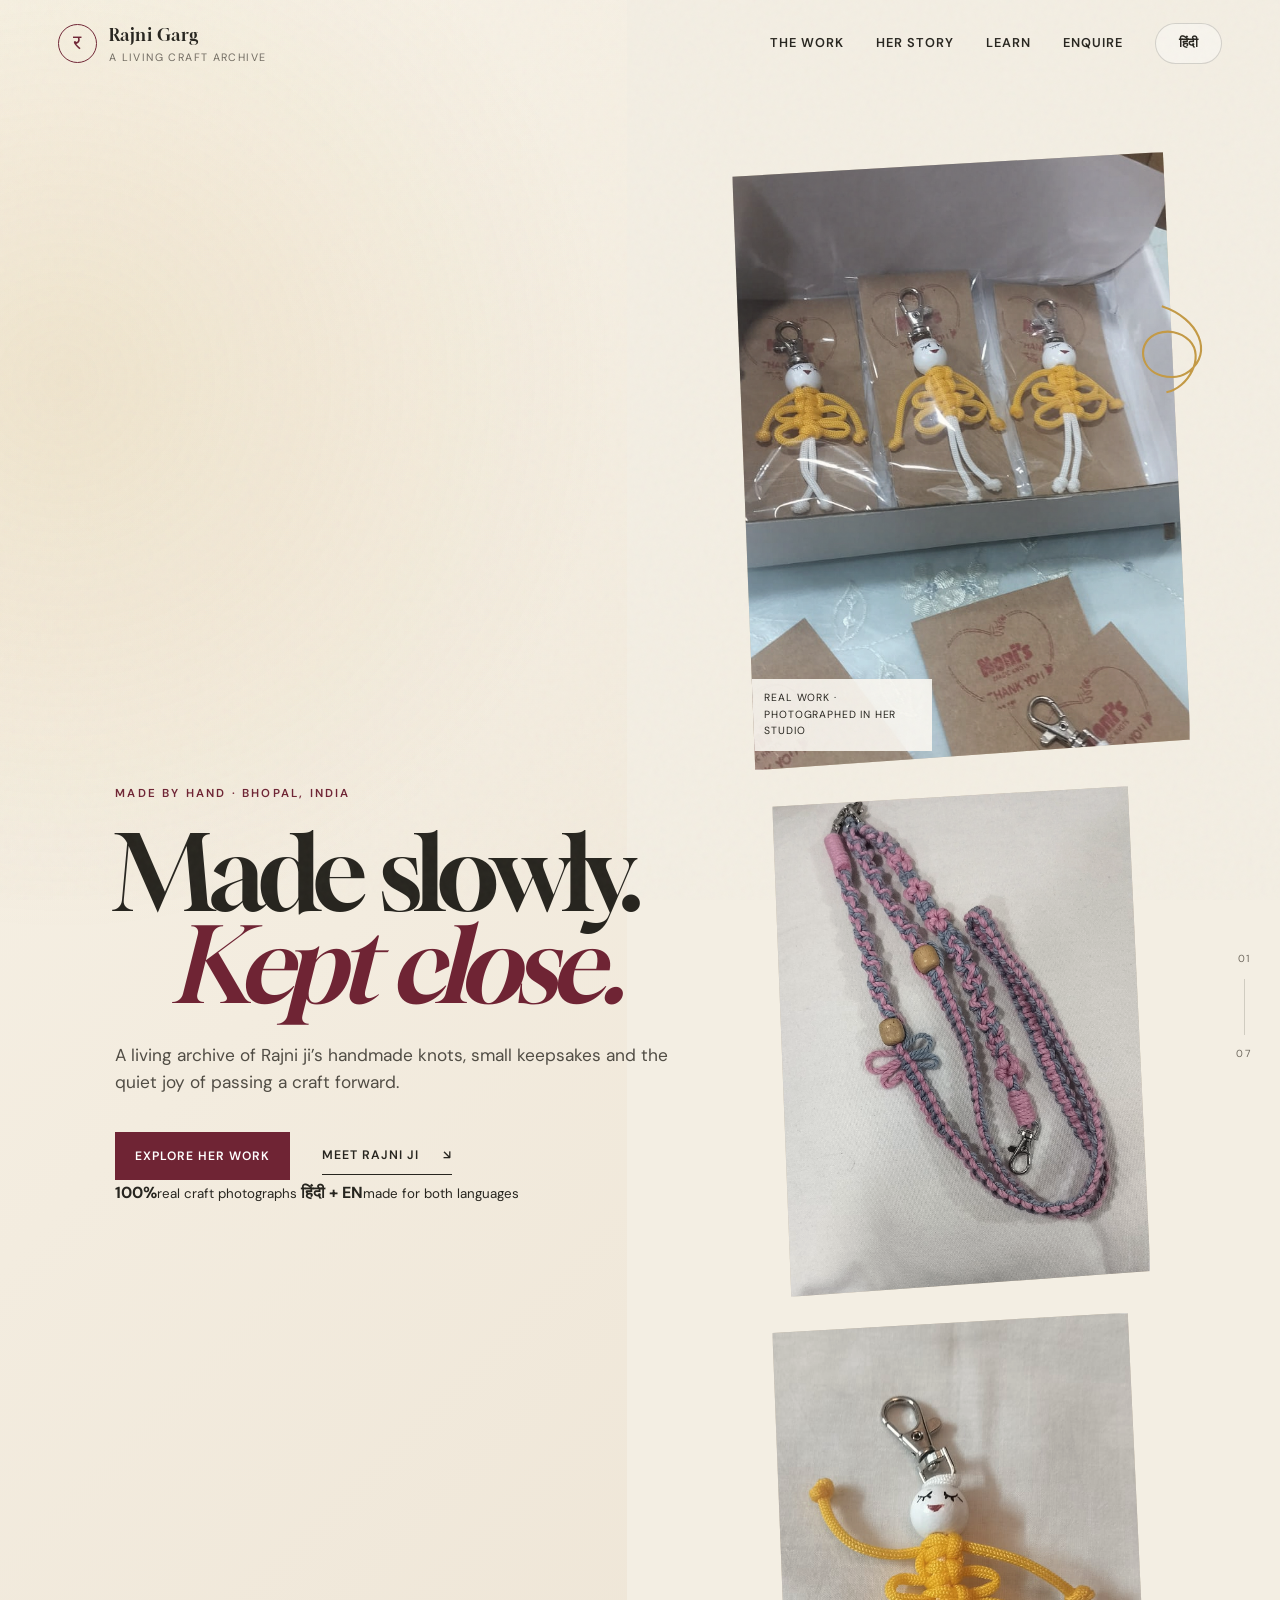
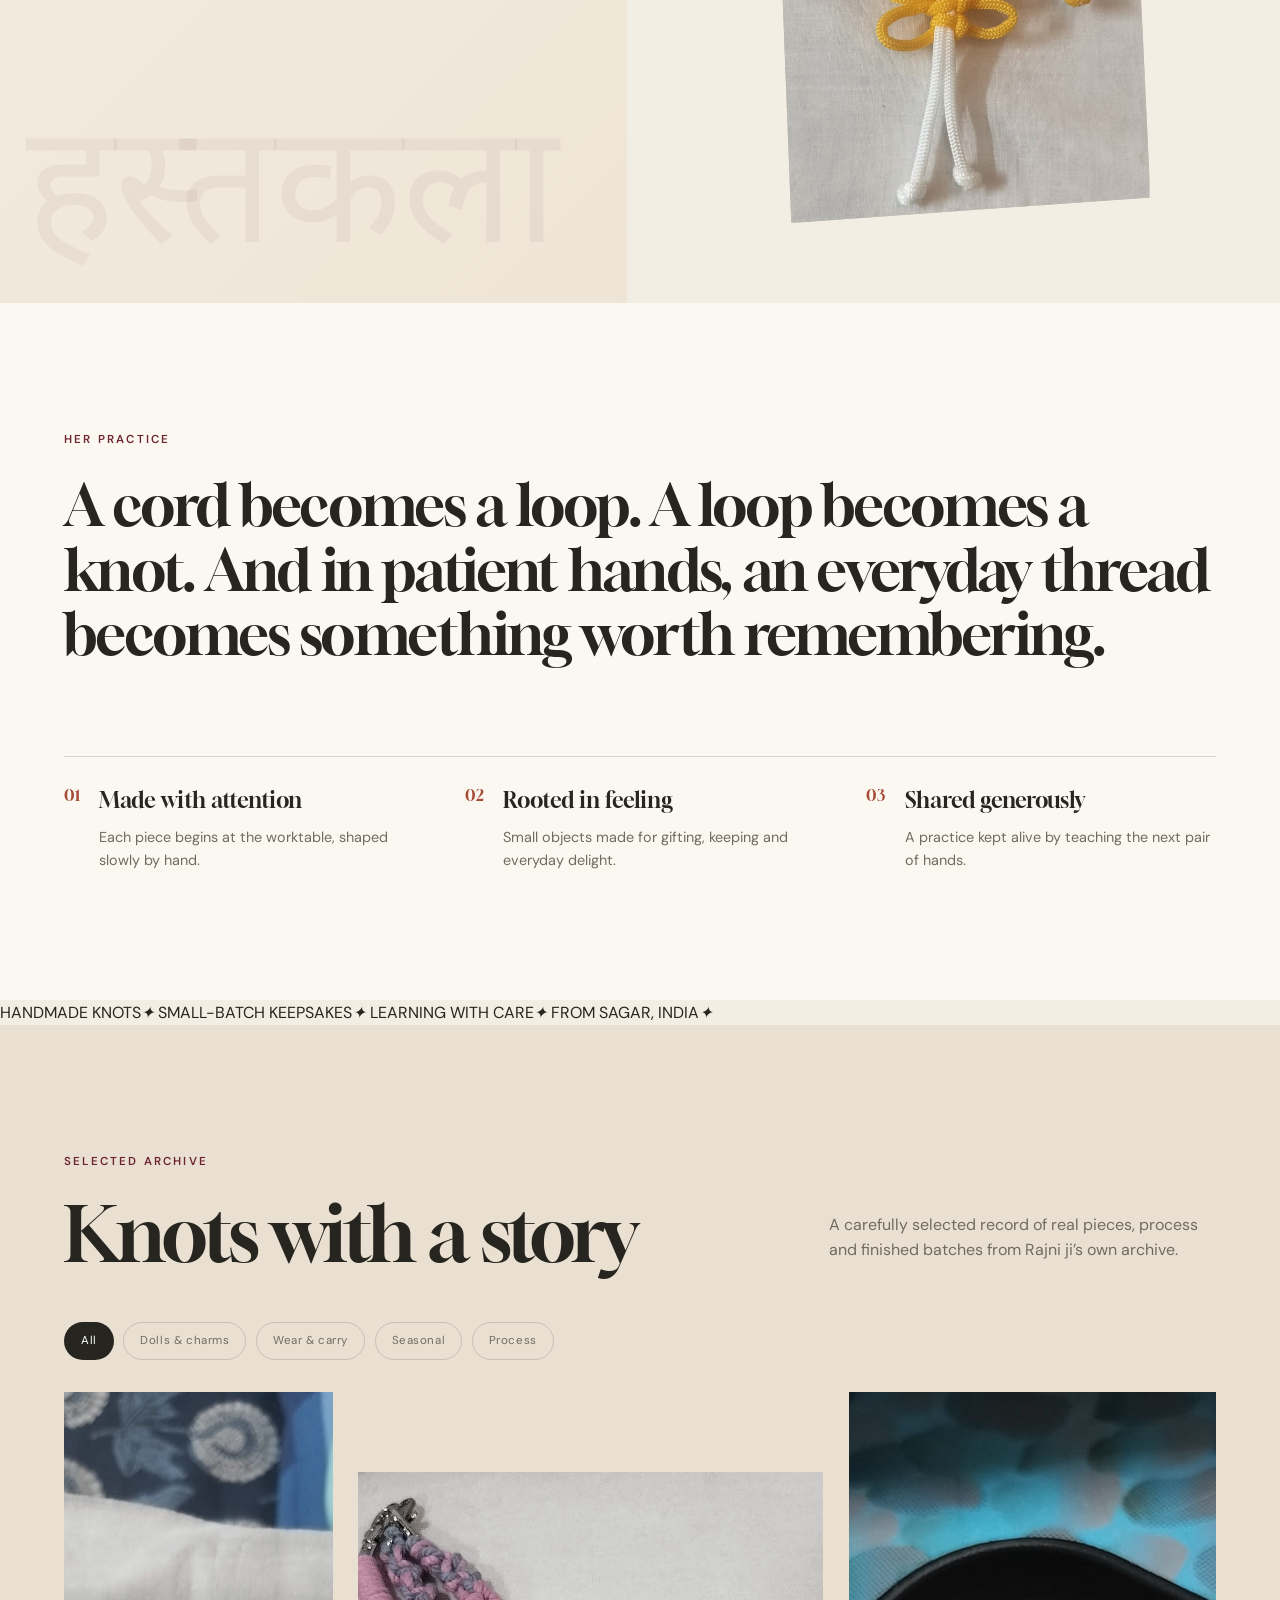
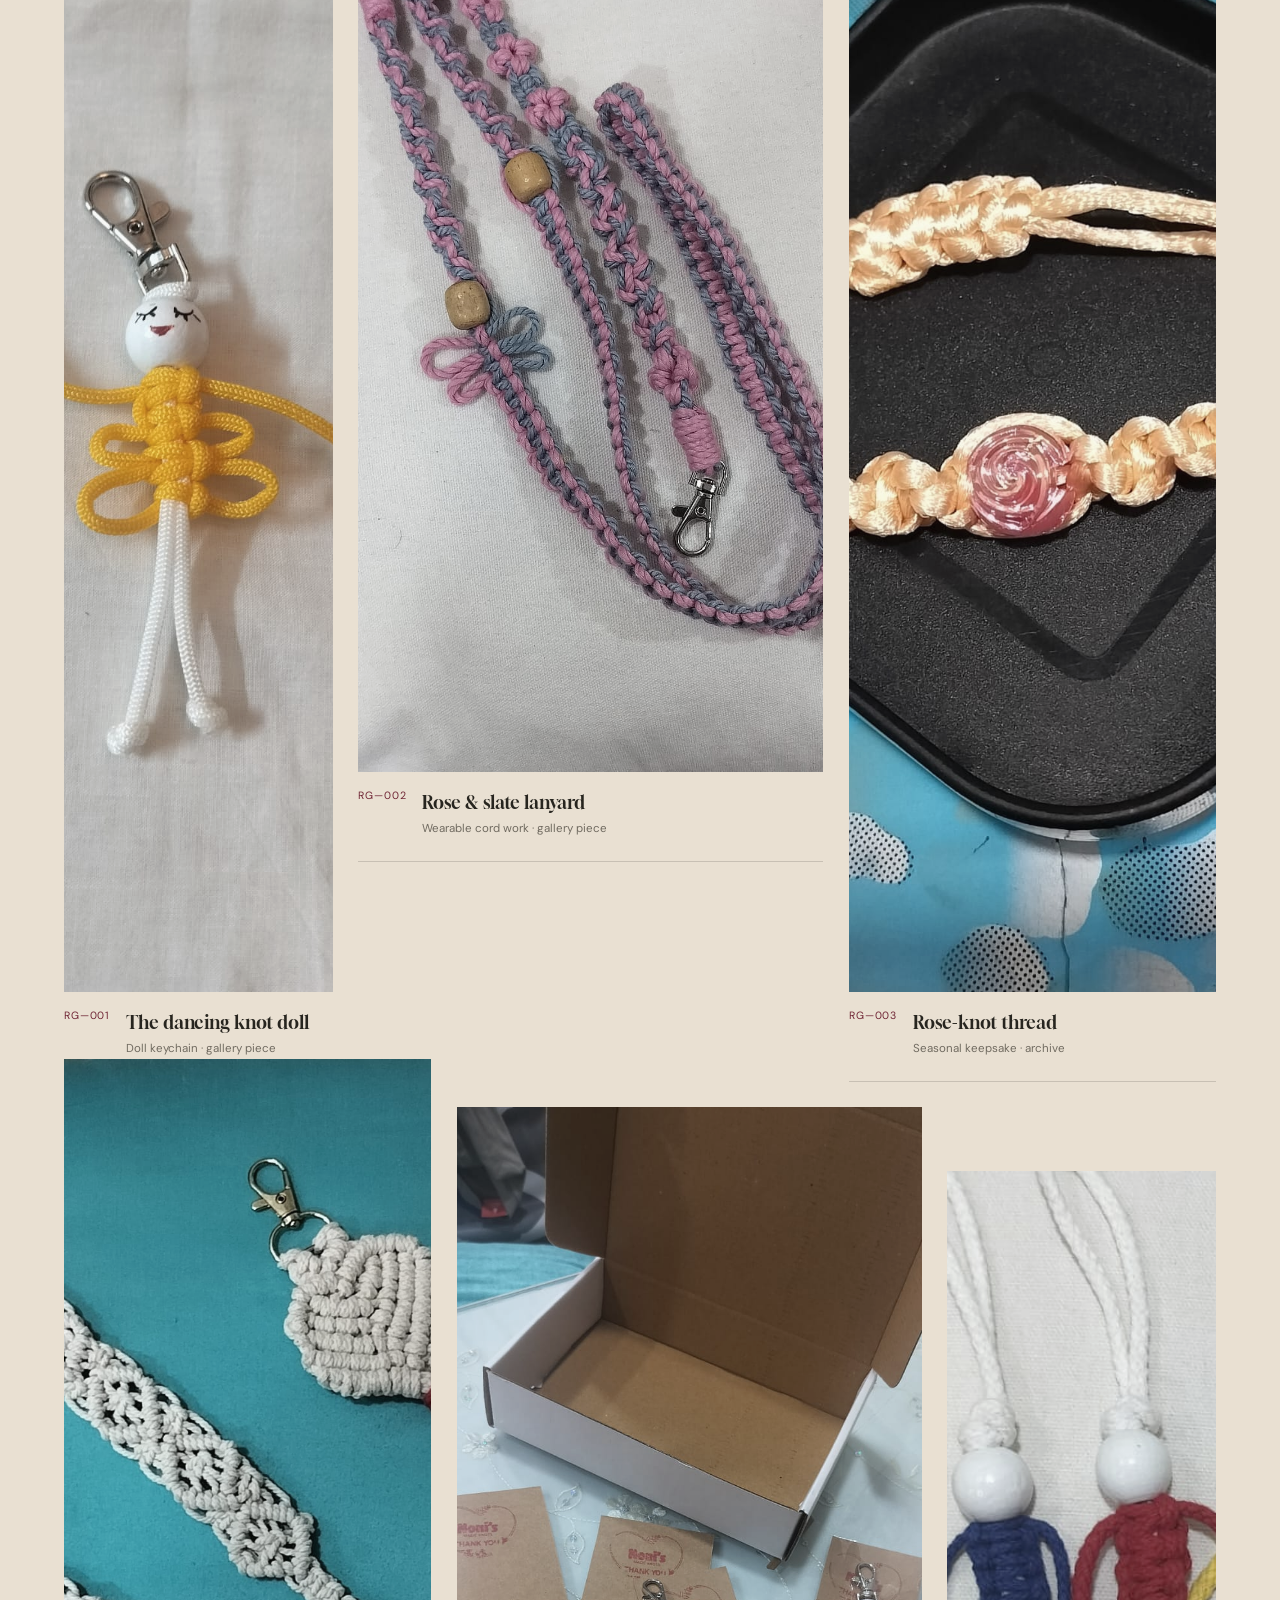
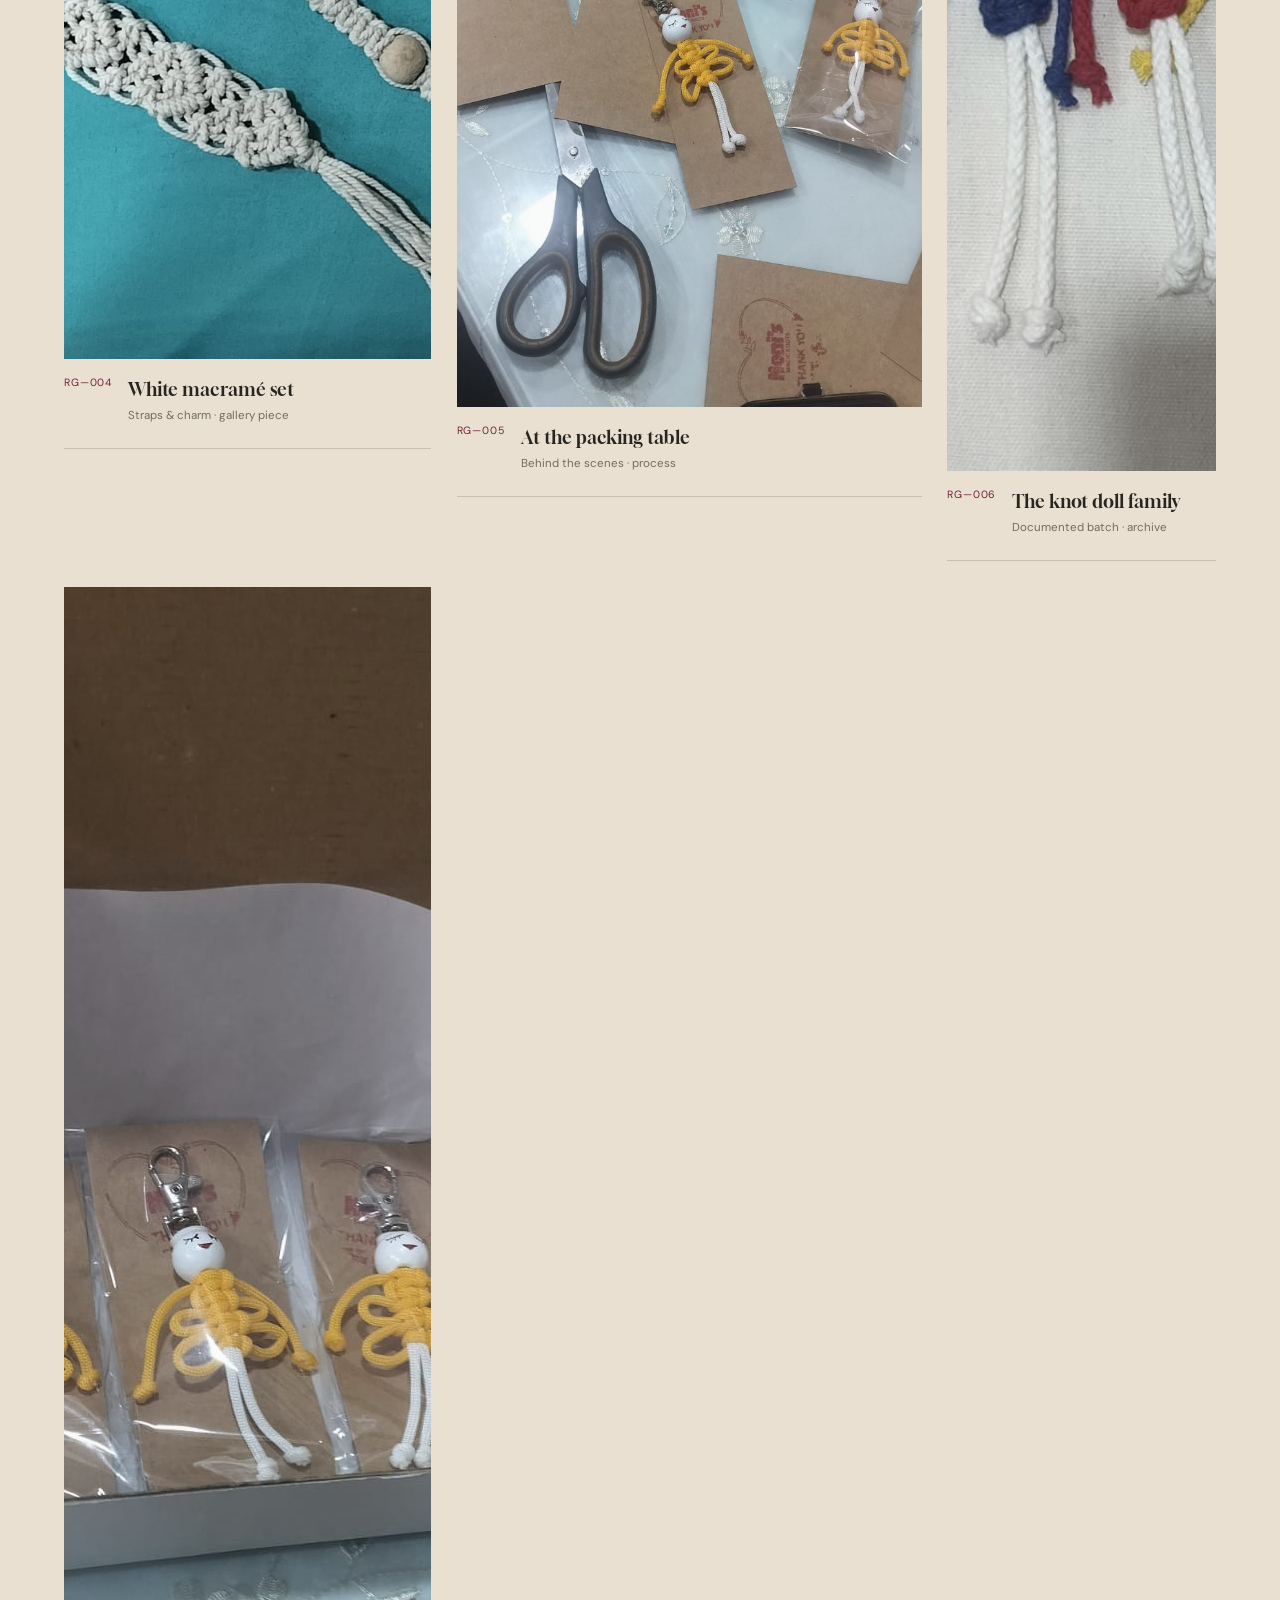
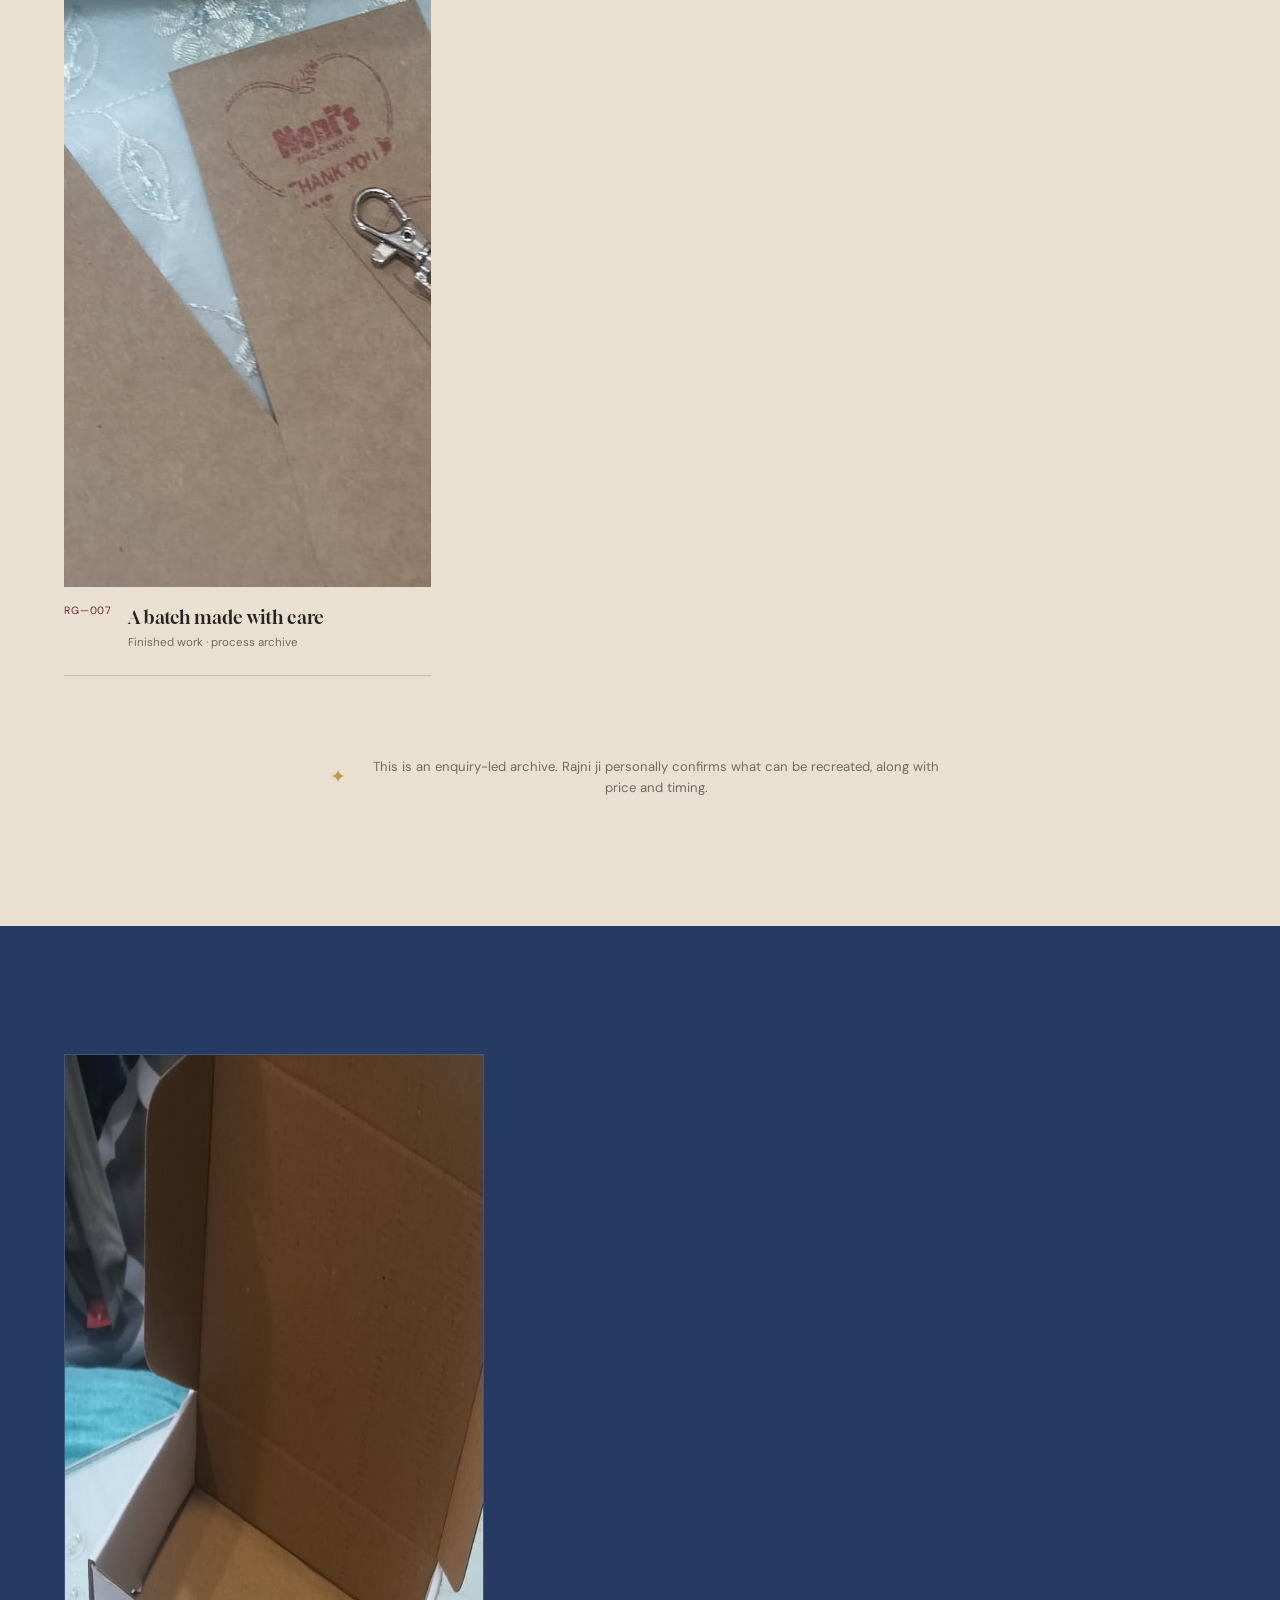
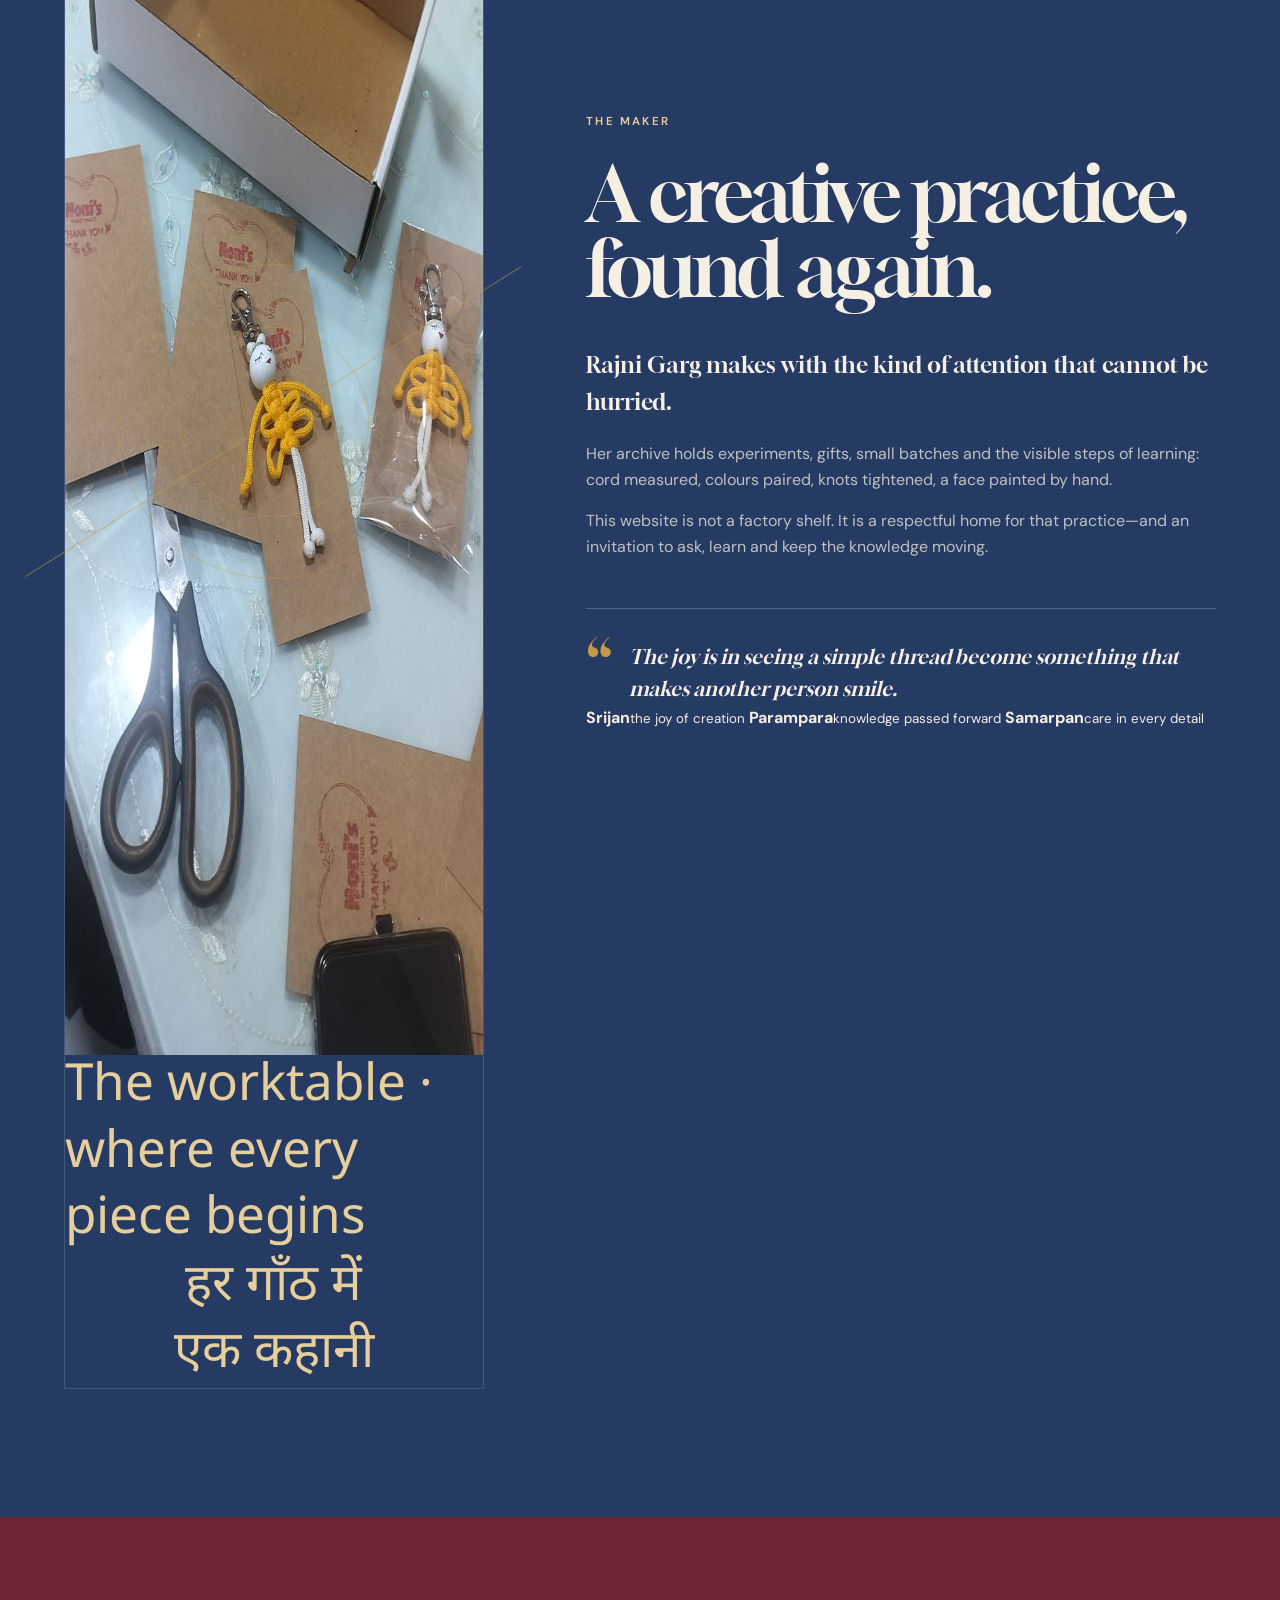
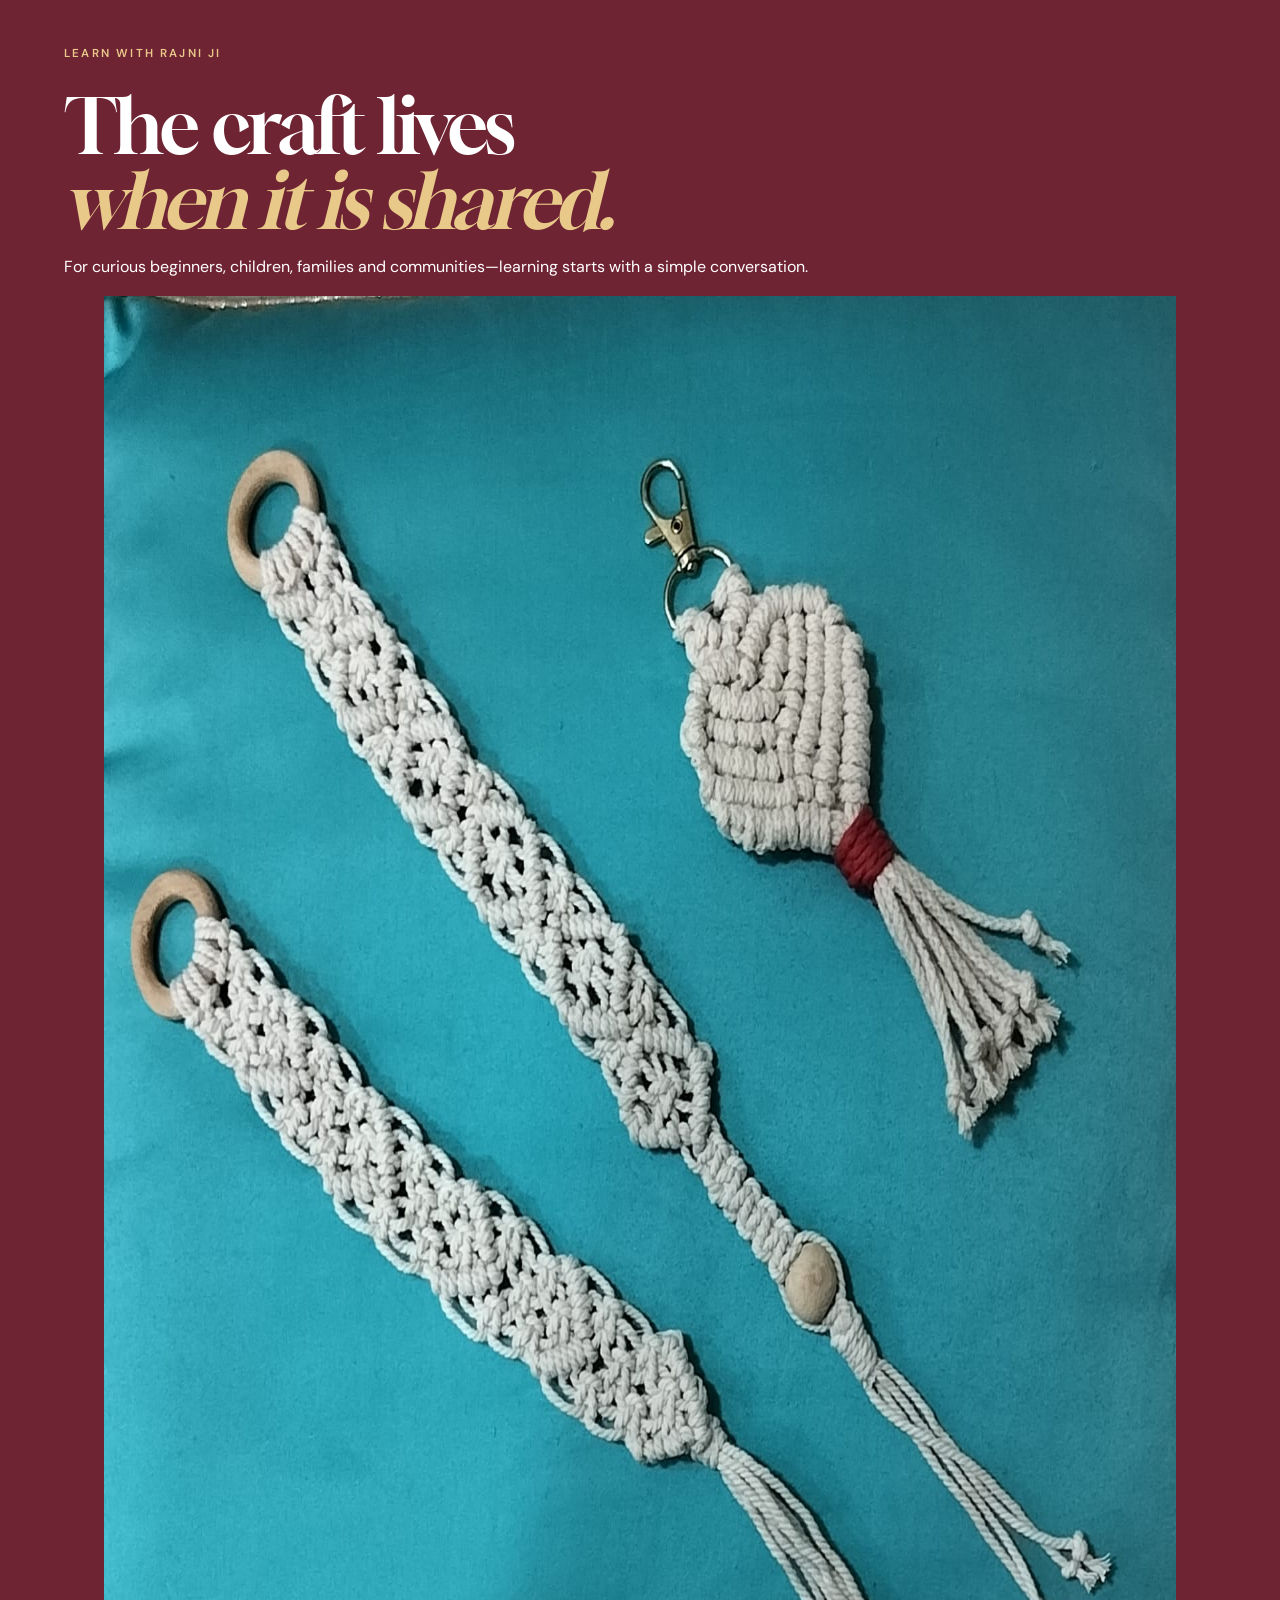
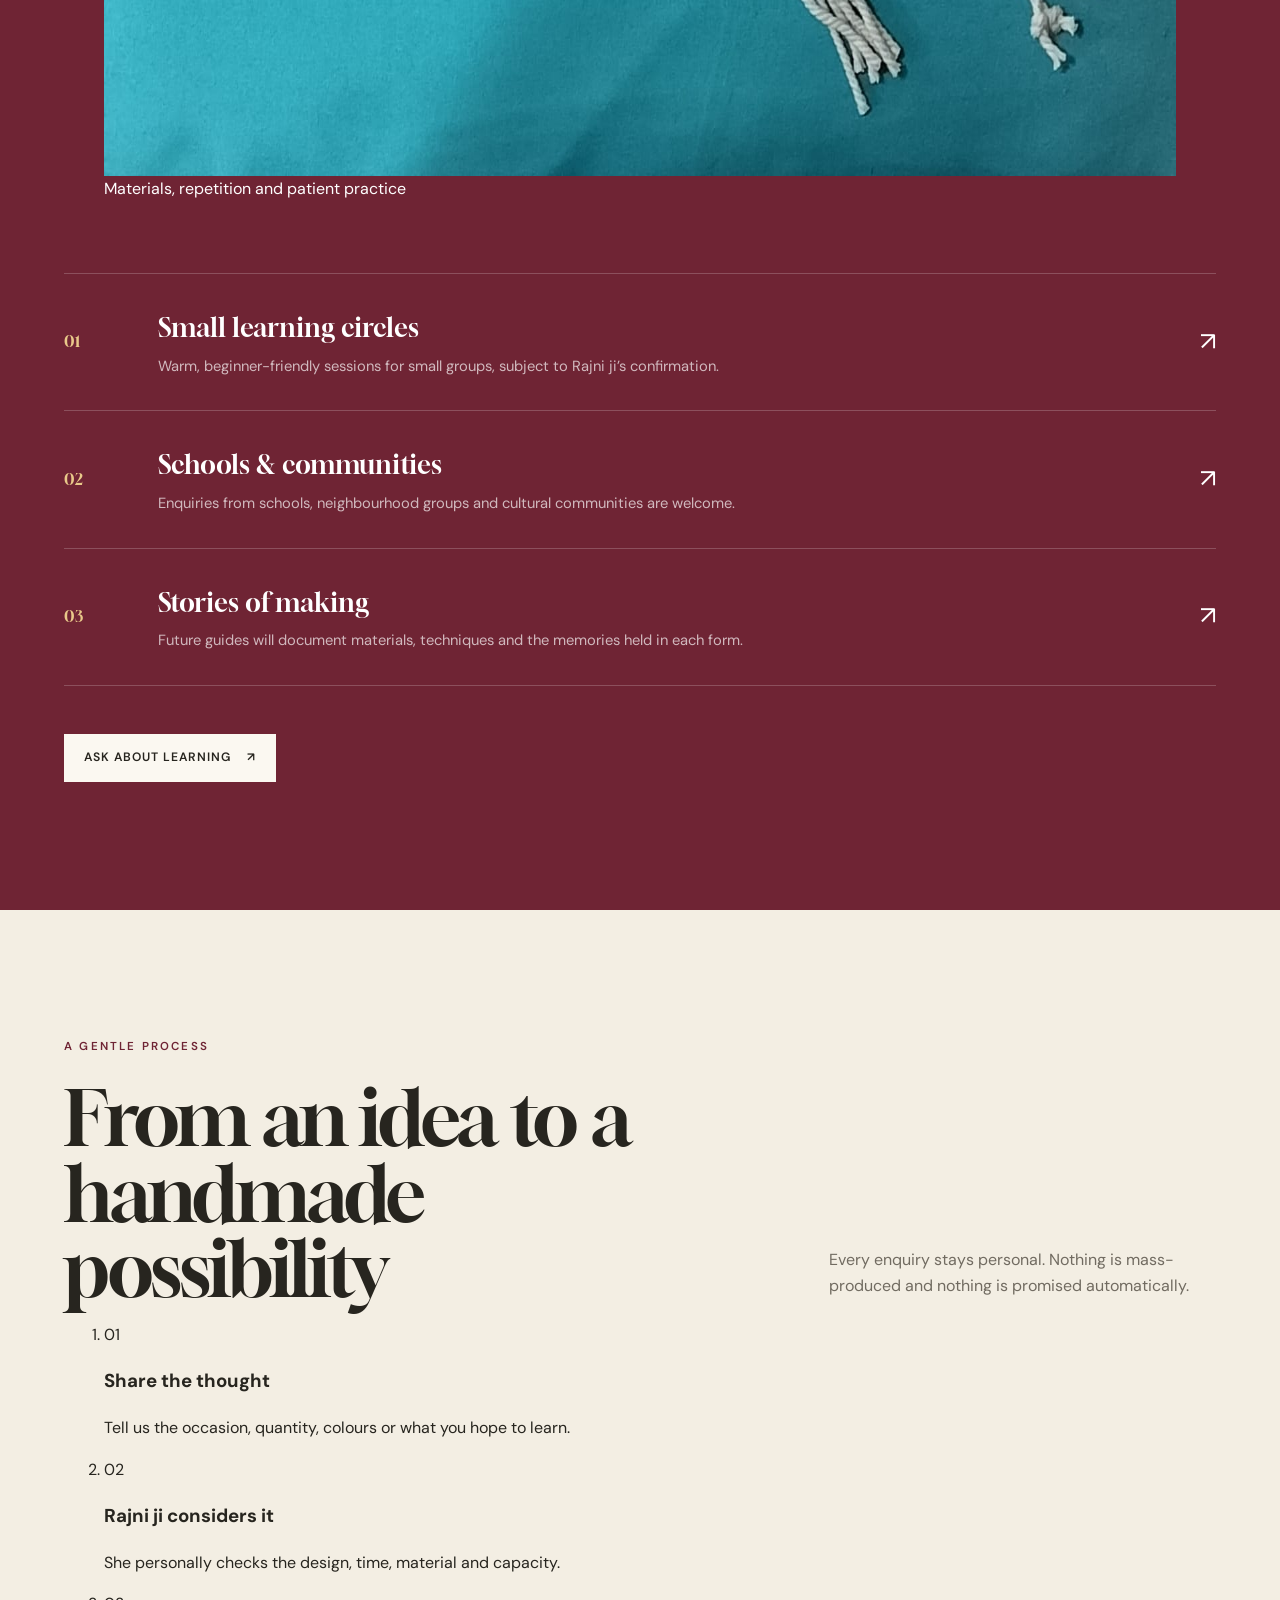
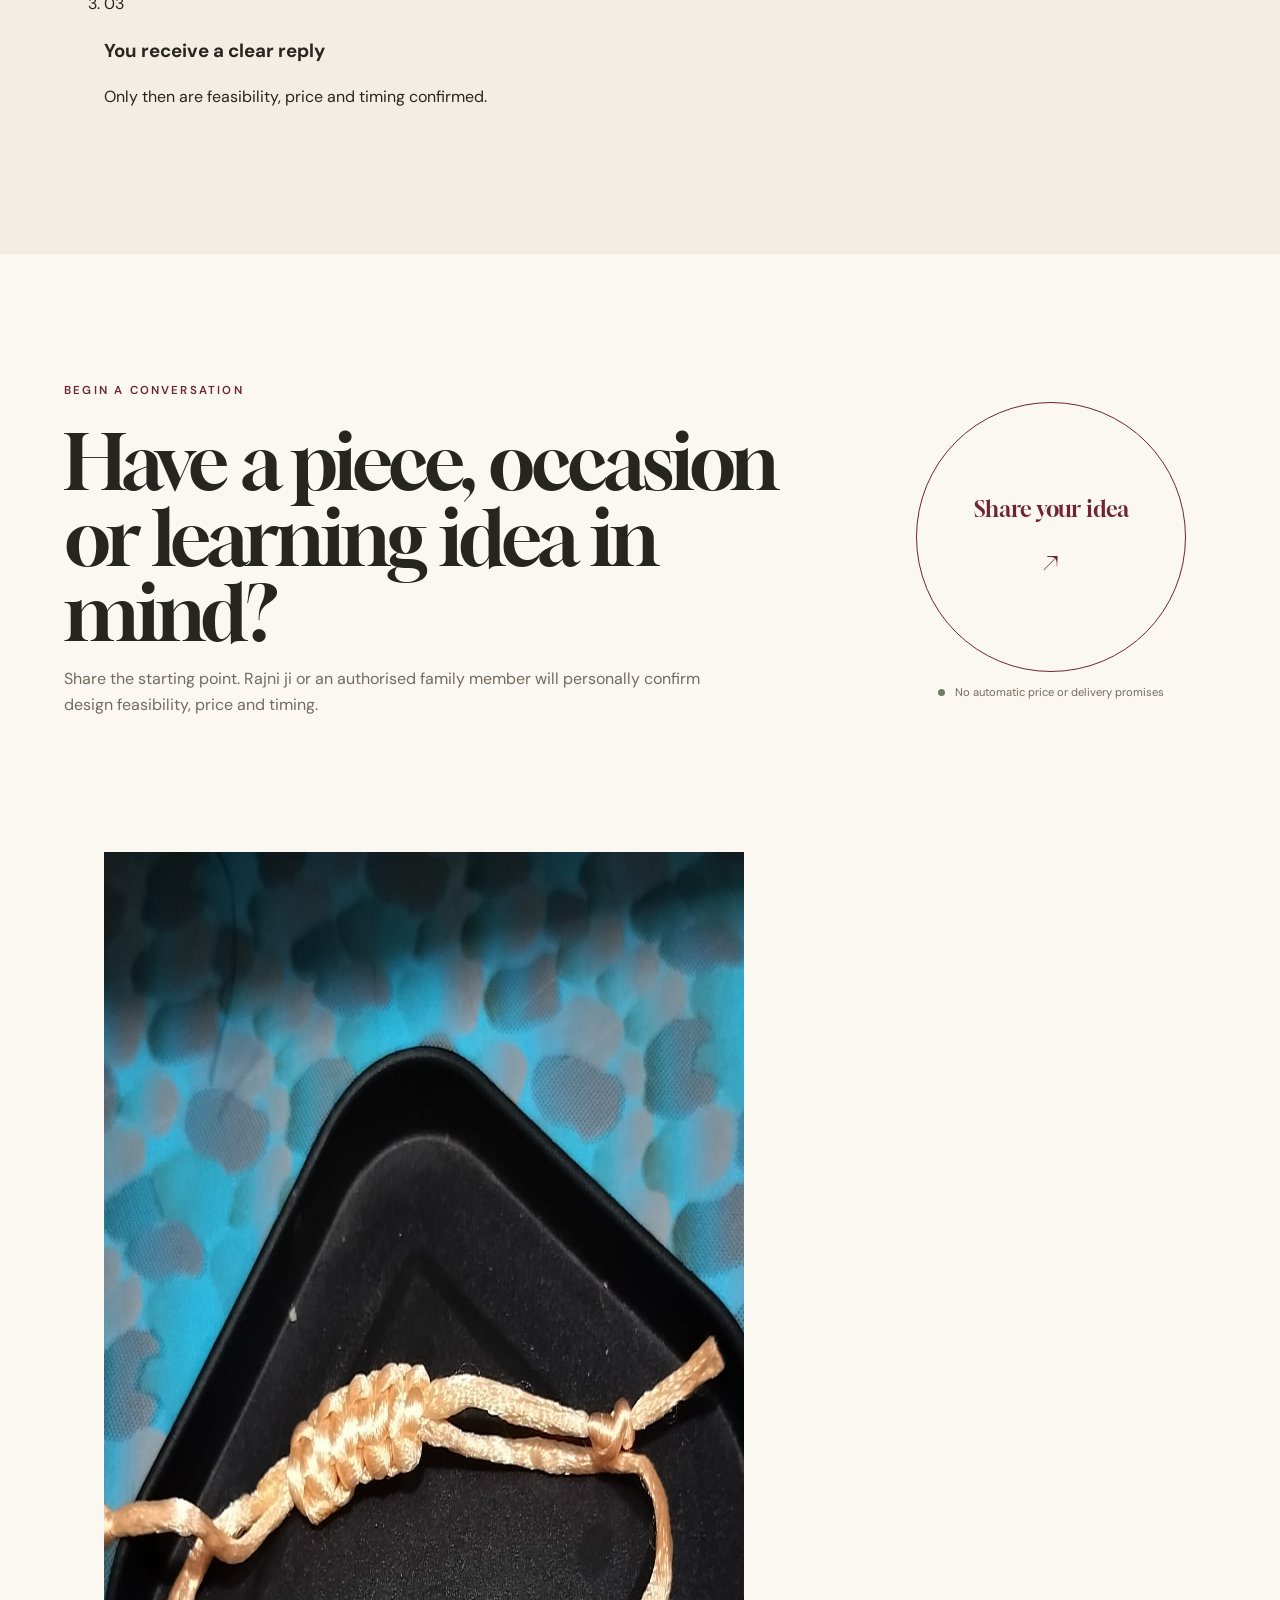
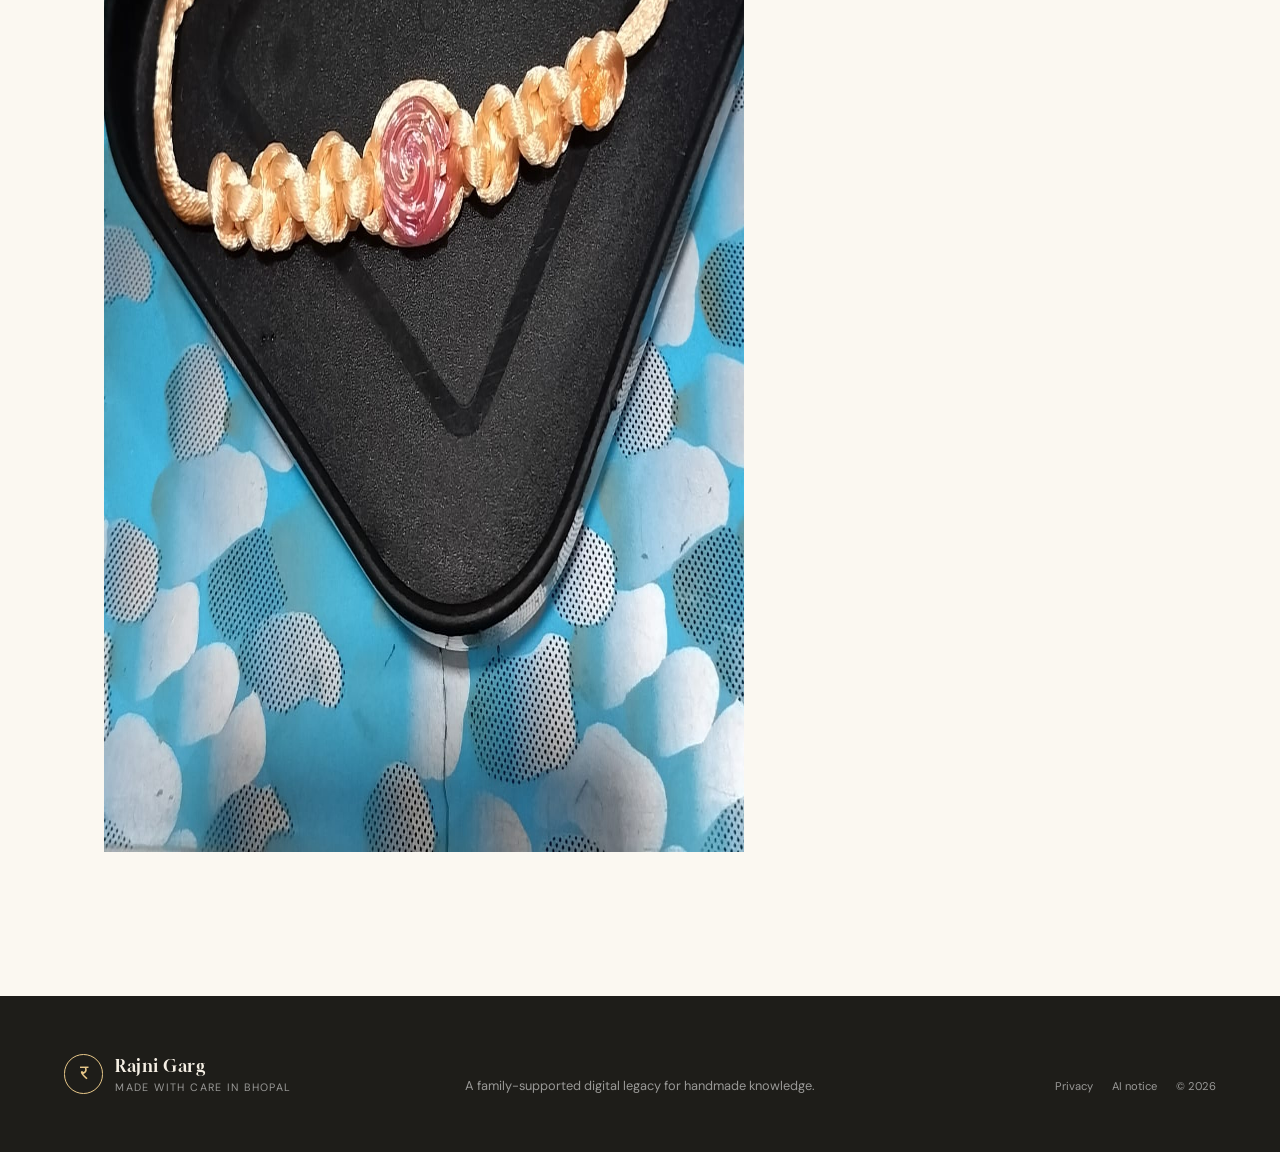
==== commit 52c7fcef: "Rebuild public website experience" ====
--- a/index.html
+++ b/index.html
@@ -4,18 +4,19 @@
   <meta charset="utf-8">
   <meta name="viewport" content="width=device-width, initial-scale=1">
   <meta name="theme-color" content="#6f2434">
-  <meta name="description" content="Rajni Garg's handmade craft archive — thoughtful knots, small joys, and learning shared with care.">
+  <meta name="description" content="Rajni Garg’s living craft archive from Sagar, Madhya Pradesh — handmade knots, keepsakes, learning and custom enquiries.">
   <meta property="og:title" content="Rajni Garg — Made slowly. Kept close.">
   <meta property="og:description" content="Explore a living archive of handmade knots, keepsakes and learning.">
   <meta property="og:image" content="assets/packing-studio.jpg">
-  <title>Rajni Garg — Handmade with care</title>
+  <title>Rajni Garg — Craft carried forward</title>
   <link rel="preconnect" href="https://fonts.googleapis.com">
   <link rel="preconnect" href="https://fonts.gstatic.com" crossorigin>
   <link href="https://fonts.googleapis.com/css2?family=DM+Sans:wght@400;500;600&family=Gloock&family=Noto+Sans+Devanagari:wght@400;500;600&display=swap" rel="stylesheet">
+  <script>document.documentElement.classList.add("js");</script>
   <link rel="stylesheet" href="styles.css">
   <script defer src="app.js"></script>
 </head>
-<body>
+  <body>
   <a class="skip-link" href="#main">Skip to content</a>
   <div class="grain" aria-hidden="true"></div>
 
@@ -47,23 +48,33 @@
   <main id="main">
     <section id="home" class="hero">
       <div class="hero-copy reveal">
-        <p class="eyebrow" data-i18n="heroEyebrow">Made by hand · Bhopal, India</p>
+        <p class="eyebrow" data-i18n="heroEyebrow">Made by hand · Sagar, Madhya Pradesh</p>
         <h1>
-          <span data-i18n="heroTitleOne">Made slowly.</span>
-          <em data-i18n="heroTitleTwo">Kept close.</em>
+          <span data-i18n="heroTitleOne">A lifetime of care.</span>
+          <em data-i18n="heroTitleTwo">A new chapter of making.</em>
         </h1>
-        <p class="hero-intro" data-i18n="heroIntro">A living archive of Rajni ji’s handmade knots, small keepsakes and the quiet joy of passing a craft forward.</p>
+        <p class="hero-intro" data-i18n="heroIntro">Meet Rajni ji and the joyful world she shapes from cord, colour and patient hands—one knot, one story and one learner at a time.</p>
         <div class="hero-actions">
           <a class="button button-primary" href="#work" data-i18n="heroPrimary">Explore her work</a>
           <a class="text-link" href="#story"><span data-i18n="heroSecondary">Meet Rajni ji</span><span aria-hidden="true">↘</span></a>
         </div>
+        <div class="hero-proof" aria-label="Website principles">
+          <span><b>100%</b><small data-i18n="proofReal">real craft photographs</small></span>
+          <span><b>हिंदी + EN</b><small data-i18n="proofBilingual">made for both languages</small></span>
+        </div>
       </div>
 
       <div class="hero-visual reveal">
-        <div class="hero-frame">
+        <div class="hero-frame hero-frame-main">
           <img src="assets/packing-studio.jpg" alt="A batch of yellow handmade knot dolls being prepared and packed" width="900" height="1200">
           <span class="image-note" data-i18n="heroNote">Real work · photographed in her studio</span>
         </div>
+        <figure class="hero-frame hero-frame-small hero-frame-top">
+          <img src="assets/rose-slate-lanyard.jpg" alt="Rose and slate hand-knotted lanyard" width="650" height="800">
+        </figure>
+        <figure class="hero-frame hero-frame-small hero-frame-bottom">
+          <img src="assets/yellow-knot-doll.jpg" alt="Yellow handmade knot doll" width="360" height="800">
+        </figure>
         <div class="floating-knot" aria-hidden="true">
           <svg viewBox="0 0 120 120"><path d="M32 23c37 4 56 33 38 54-12 14-38 13-45-4-8-20 18-37 39-24 18 12 8 44-11 52" fill="none" stroke="currentColor" stroke-width="2"/></svg>
         </div>
@@ -76,11 +87,20 @@
 
     <section class="manifesto section-pad">
       <p class="eyebrow reveal" data-i18n="manifestoEyebrow">Her practice</p>
-      <p class="manifesto-copy reveal" data-i18n="manifesto">A cord becomes a loop. A loop becomes a knot. And in patient hands, an everyday thread becomes something worth remembering.</p>
+      <p class="manifesto-copy reveal" data-i18n="manifesto">A cord becomes a loop. A loop becomes a knot. In patient hands, an everyday thread becomes a gift, a memory—and knowledge carried forward.</p>
       <div class="three-values reveal">
         <article><span>01</span><h3 data-i18n="valueOneTitle">Made with attention</h3><p data-i18n="valueOneBody">Each piece begins at the worktable, shaped slowly by hand.</p></article>
         <article><span>02</span><h3 data-i18n="valueTwoTitle">Rooted in feeling</h3><p data-i18n="valueTwoBody">Small objects made for gifting, keeping and everyday delight.</p></article>
         <article><span>03</span><h3 data-i18n="valueThreeTitle">Shared generously</h3><p data-i18n="valueThreeBody">A practice kept alive by teaching the next pair of hands.</p></article>
+      </div>
+    </section>
+
+    <section class="archive-strip" aria-label="Archive highlights">
+      <div class="archive-strip-track">
+        <span data-i18n="stripOne">HANDMADE KNOTS</span><i>✦</i>
+        <span data-i18n="stripTwo">SMALL-BATCH KEEPSAKES</span><i>✦</i>
+        <span data-i18n="stripThree">LEARNING WITH CARE</span><i>✦</i>
+        <span data-i18n="stripFour">FROM SAGAR, INDIA</span><i>✦</i>
       </div>
     </section>
 
@@ -132,15 +152,24 @@
             <figure><img src="assets/knot-doll-family.jpg" alt="A row of handmade knot dolls in different colours" loading="lazy" width="1200" height="900"><figcaption><span>RG—006</span><b data-i18n="craftSix">The knot doll family</b><small data-i18n="craftBatchType">Documented batch · archive</small></figcaption></figure>
           </button>
         </article>
+        <article class="craft-card craft-card-feature reveal" data-category="process">
+          <button type="button" data-craft="RG-007" aria-label="View a documented finished batch">
+            <figure><img src="assets/packing-studio.jpg" alt="A completed batch of yellow knot dolls prepared for packing" loading="lazy" width="720" height="1600"><figcaption><span>RG—007</span><b data-i18n="craftSeven">A batch made with care</b><small data-i18n="craftBatchProcessType">Finished work · process archive</small></figcaption></figure>
+          </button>
+        </article>
       </div>
 
       <p class="archive-note reveal"><span aria-hidden="true">✦</span><span data-i18n="archiveNote">This is an enquiry-led archive. Rajni ji personally confirms what can be recreated, along with price and timing.</span></p>
     </section>
 
     <section id="story" class="story section-pad">
-      <div class="story-art reveal" aria-hidden="true">
-        <div class="thread-line"></div>
-        <span>हर गाँठ में<br>एक कहानी</span>
+      <div class="story-art reveal">
+        <div class="story-image">
+          <img src="assets/packing-table.jpg" alt="Rajni ji’s worktable with finished handmade charms ready for packing" loading="lazy" width="720" height="1600">
+          <span data-i18n="storyImageNote">The worktable · where every piece begins</span>
+        </div>
+        <div class="thread-line" aria-hidden="true"></div>
+        <span aria-hidden="true">हर गाँठ में<br>एक कहानी</span>
       </div>
       <div class="story-copy reveal">
         <p class="eyebrow" data-i18n="storyEyebrow">The maker</p>
@@ -149,13 +178,25 @@
         <p data-i18n="storyBodyOne">Her archive holds experiments, gifts, small batches and the visible steps of learning: cord measured, colours paired, knots tightened, a face painted by hand.</p>
         <p data-i18n="storyBodyTwo">This website is not a factory shelf. It is a respectful home for that practice—and an invitation to ask, learn and keep the knowledge moving.</p>
         <blockquote><span aria-hidden="true">“</span><p data-i18n="storyQuote">The joy is in seeing a simple thread become something that makes another person smile.</p></blockquote>
+        <div class="story-pillars">
+          <span><b data-i18n="pillarSrijan">Srijan</b><small data-i18n="pillarSrijanBody">the joy of creation</small></span>
+          <span><b data-i18n="pillarParampara">Parampara</b><small data-i18n="pillarParamparaBody">knowledge passed forward</small></span>
+          <span><b data-i18n="pillarSamarpan">Samarpan</b><small data-i18n="pillarSamarpanBody">care in every detail</small></span>
+        </div>
       </div>
     </section>
 
     <section id="learn" class="learn section-pad">
-      <div class="learn-heading reveal">
-        <p class="eyebrow" data-i18n="learnEyebrow">Learn with Rajni ji</p>
-        <h2><span data-i18n="learnTitleOne">The craft lives</span><br><em data-i18n="learnTitleTwo">when it is shared.</em></h2>
+      <div class="learn-intro">
+        <div class="learn-heading reveal">
+          <p class="eyebrow" data-i18n="learnEyebrow">Learn with Rajni ji</p>
+          <h2><span data-i18n="learnTitleOne">The craft lives</span><br><em data-i18n="learnTitleTwo">when it is shared.</em></h2>
+          <p data-i18n="learnIntro">For curious beginners, children, families and communities—learning starts with a simple conversation.</p>
+        </div>
+        <figure class="learn-image reveal">
+          <img src="assets/white-macrame-set.jpg" alt="White macramé straps showing repeated handmade knot techniques" loading="lazy" width="1600" height="1480">
+          <figcaption data-i18n="learnImageNote">Materials, repetition and patient practice</figcaption>
+        </figure>
       </div>
       <div class="learn-grid">
         <article class="learn-card reveal"><span>01</span><div><h3 data-i18n="learnOneTitle">Small learning circles</h3><p data-i18n="learnOneBody">Warm, beginner-friendly sessions for small groups, subject to Rajni ji’s confirmation.</p></div><b aria-hidden="true">↗</b></article>
@@ -163,6 +204,21 @@
         <article class="learn-card reveal"><span>03</span><div><h3 data-i18n="learnThreeTitle">Stories of making</h3><p data-i18n="learnThreeBody">Future guides will document materials, techniques and the memories held in each form.</p></div><b aria-hidden="true">↗</b></article>
       </div>
       <button class="button button-light reveal" type="button" data-open-enquiry data-intent="learning"><span data-i18n="learnCta">Ask about learning</span><span aria-hidden="true">↗</span></button>
+    </section>
+
+    <section class="journey section-pad" aria-labelledby="journey-title">
+      <div class="section-heading reveal">
+        <div>
+          <p class="eyebrow" data-i18n="journeyEyebrow">A gentle process</p>
+          <h2 id="journey-title" data-i18n="journeyTitle">From an idea to a handmade possibility</h2>
+        </div>
+        <p data-i18n="journeyIntro">Every enquiry stays personal. Nothing is mass-produced and nothing is promised automatically.</p>
+      </div>
+      <ol class="journey-steps reveal">
+        <li><span>01</span><div><h3 data-i18n="journeyOneTitle">Share the thought</h3><p data-i18n="journeyOneBody">Tell us the occasion, quantity, colours or what you hope to learn.</p></div></li>
+        <li><span>02</span><div><h3 data-i18n="journeyTwoTitle">Rajni ji considers it</h3><p data-i18n="journeyTwoBody">She personally checks the design, time, material and capacity.</p></div></li>
+        <li><span>03</span><div><h3 data-i18n="journeyThreeTitle">You receive a clear reply</h3><p data-i18n="journeyThreeBody">Only then are feasibility, price and timing confirmed.</p></div></li>
+      </ol>
     </section>
 
     <section id="contact" class="contact section-pad">
@@ -178,11 +234,14 @@
         </button>
         <p><i></i><span data-i18n="contactNote">No automatic price or delivery promises</span></p>
       </div>
+      <figure class="contact-craft reveal" aria-hidden="true">
+        <img src="assets/rose-knot-thread.jpg" alt="" loading="lazy" width="1283" height="1600">
+      </figure>
     </section>
   </main>
 
   <footer class="site-footer">
-    <a class="brand footer-brand" href="#home"><span class="brand-mark" aria-hidden="true">र</span><span><strong>Rajni Garg</strong><small data-i18n="footerTag">Made with care in Bhopal</small></span></a>
+    <a class="brand footer-brand" href="#home"><span class="brand-mark" aria-hidden="true">र</span><span><strong>Rajni Garg</strong><small data-i18n="footerTag">Made with care in Sagar</small></span></a>
     <p data-i18n="footerLine">A family-supported digital legacy for handmade knowledge.</p>
     <div><button type="button" data-open-privacy data-i18n="privacy">Privacy</button><button type="button" data-open-ai data-i18n="aiNotice">AI notice</button><span>© <span data-year></span></span></div>
   </footer>
@@ -221,5 +280,6 @@
     <button class="dialog-close" type="button" data-notice-close aria-label="Close">×</button>
     <div data-notice-content></div>
   </dialog>
+  <noscript><p class="noscript">This gallery works best with JavaScript enabled. You can still browse every photograph and section on this page.</p></noscript>
 </body>
 </html>
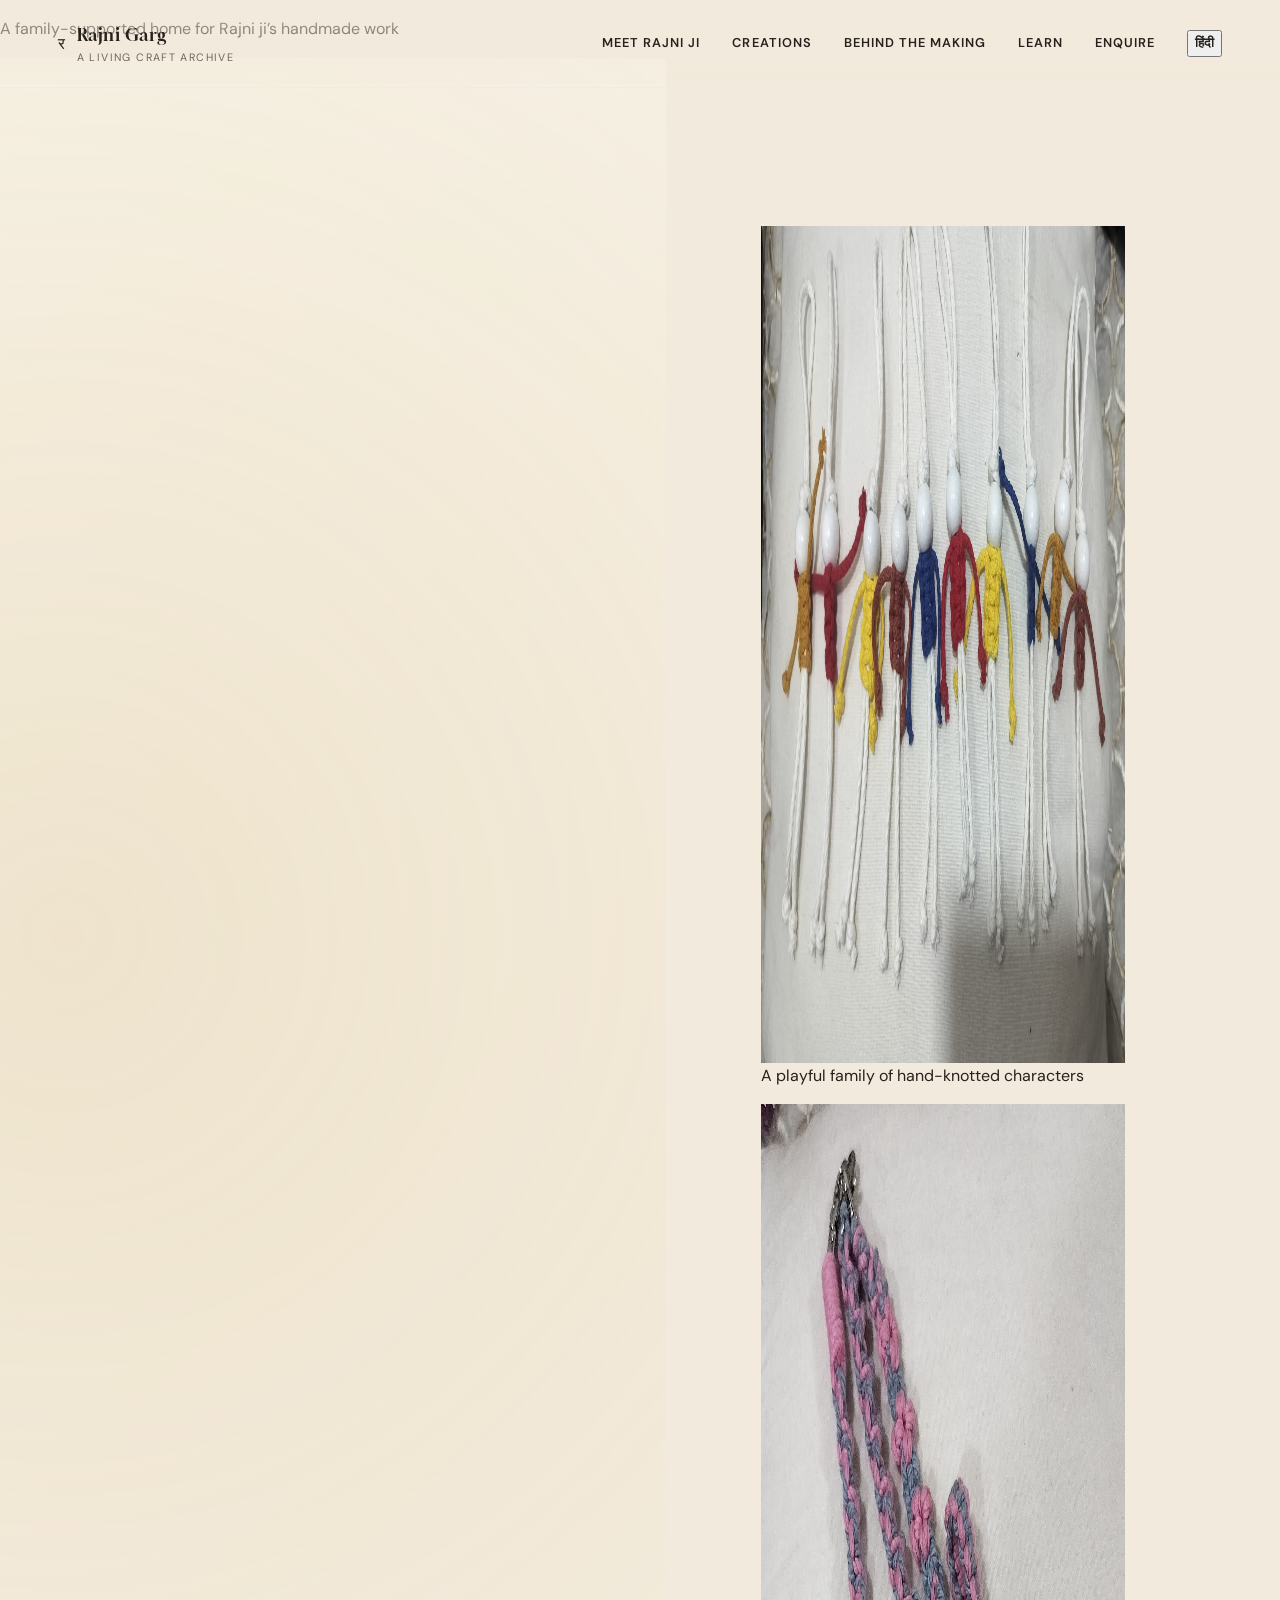
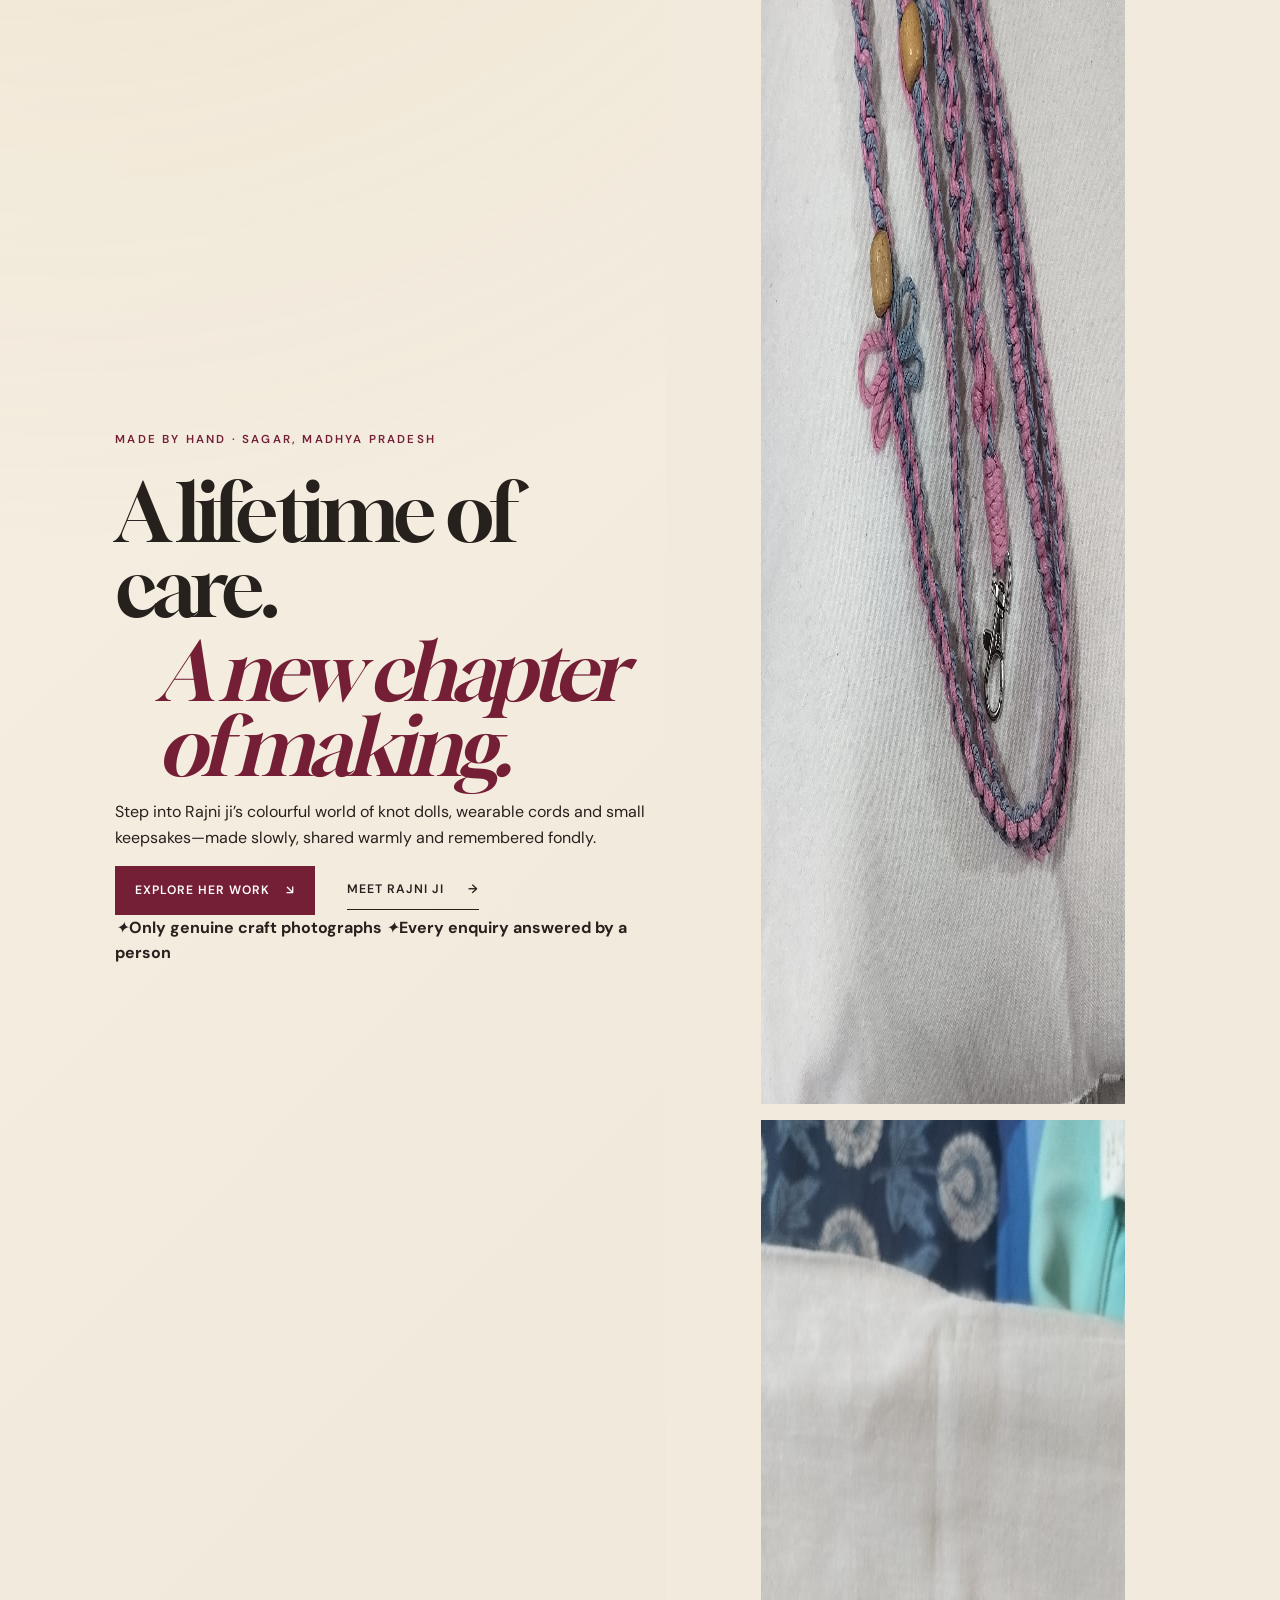
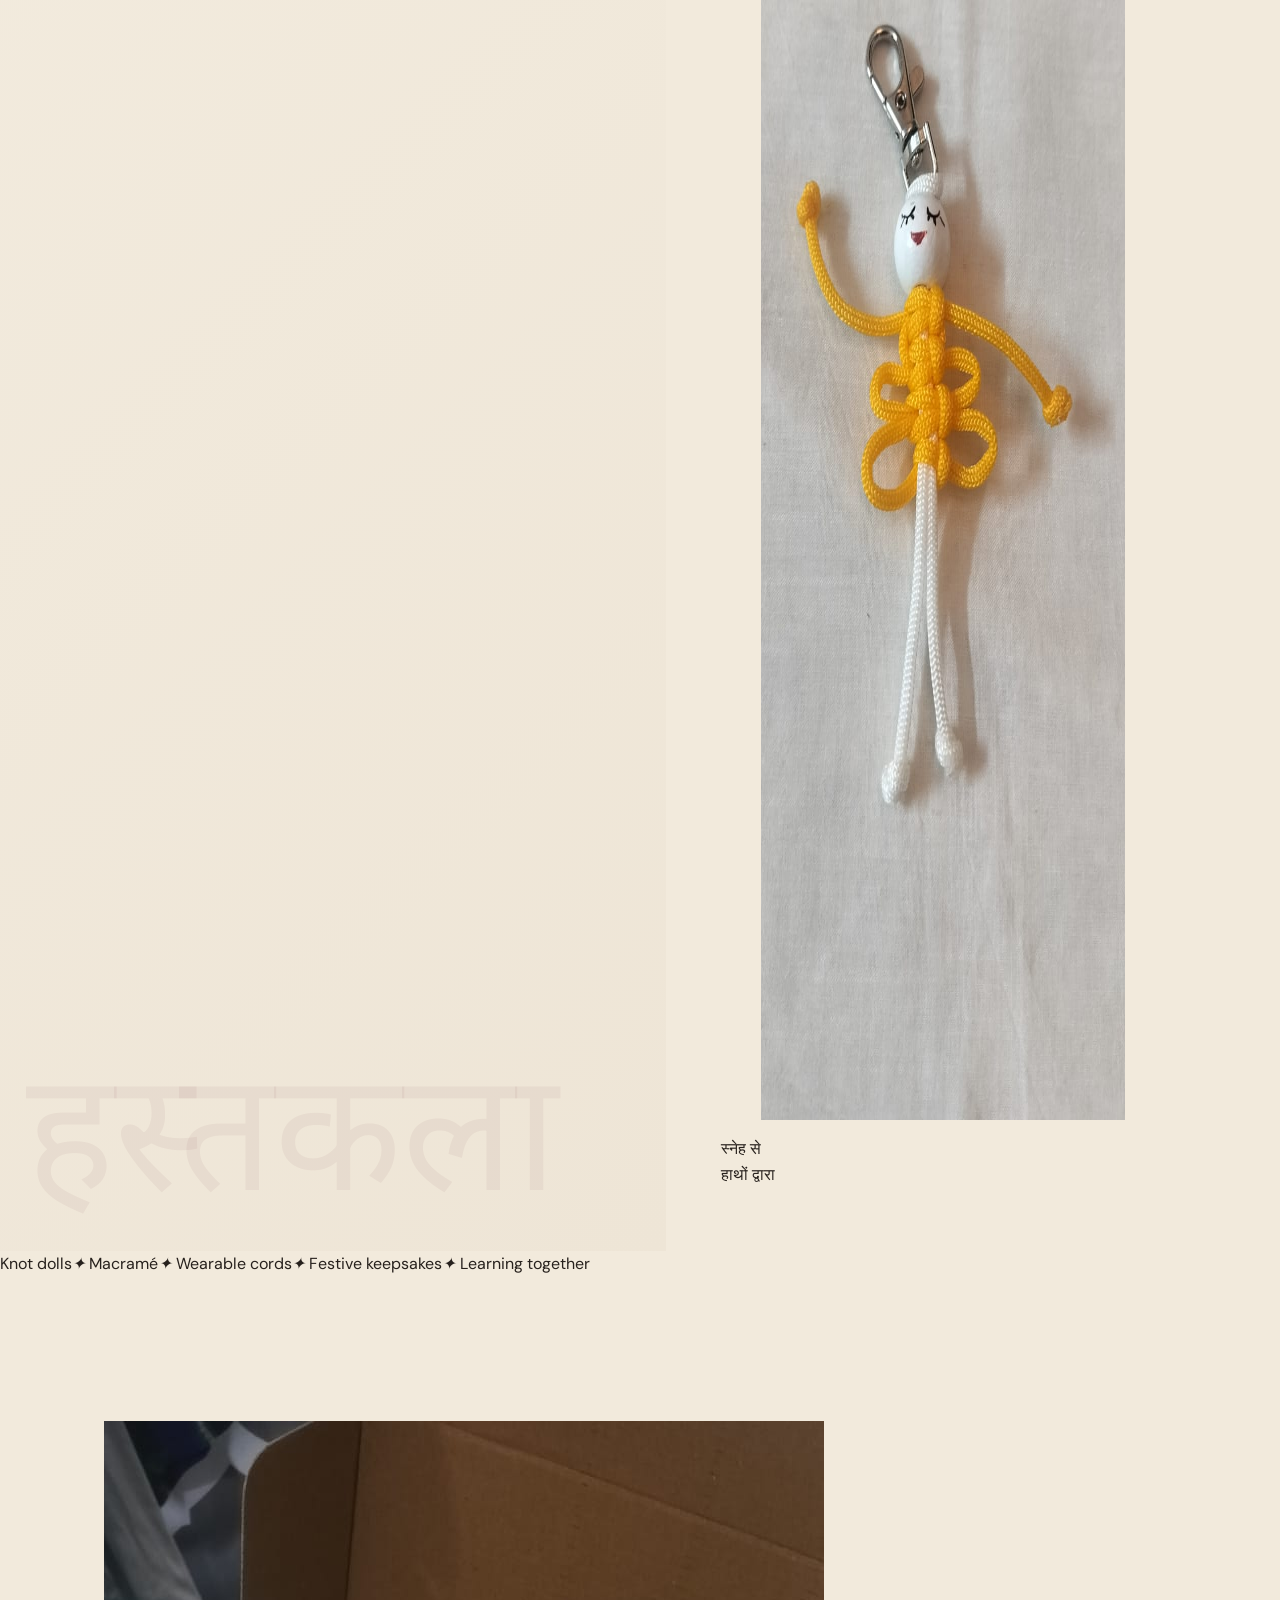
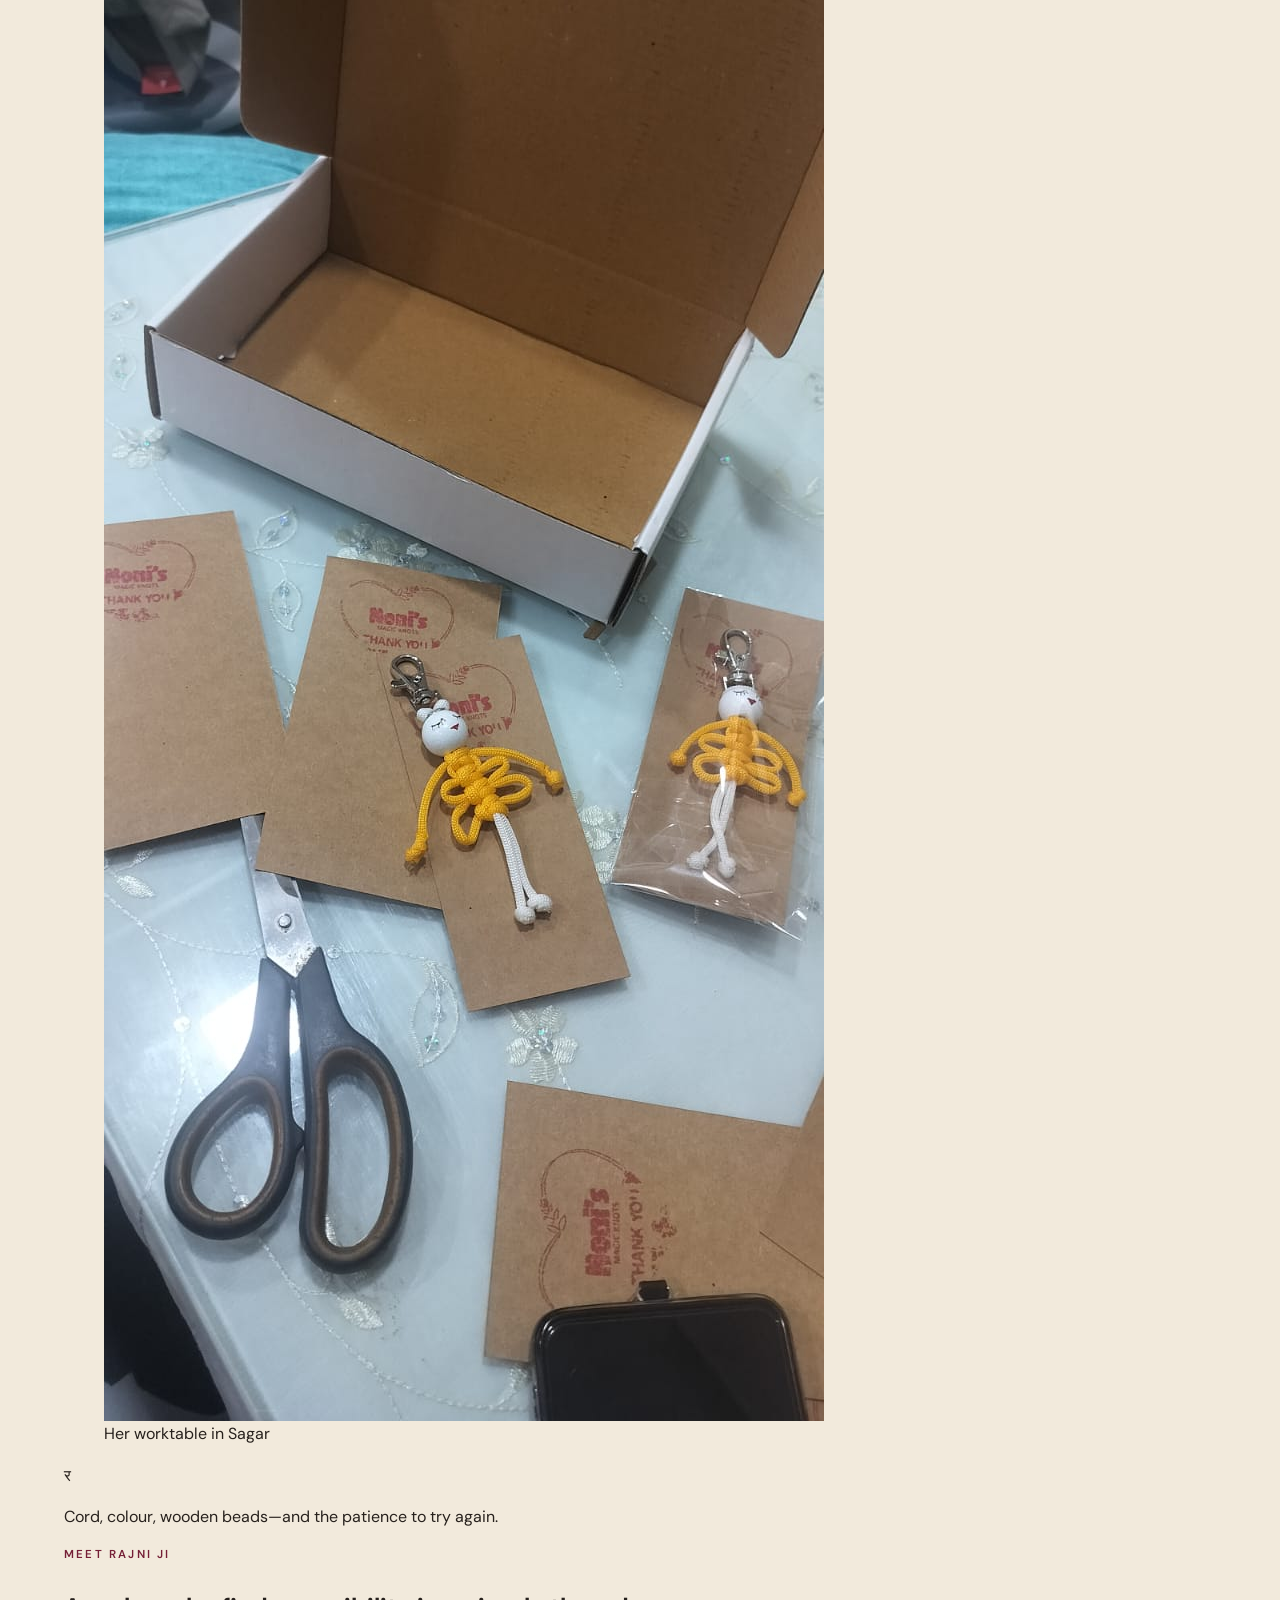
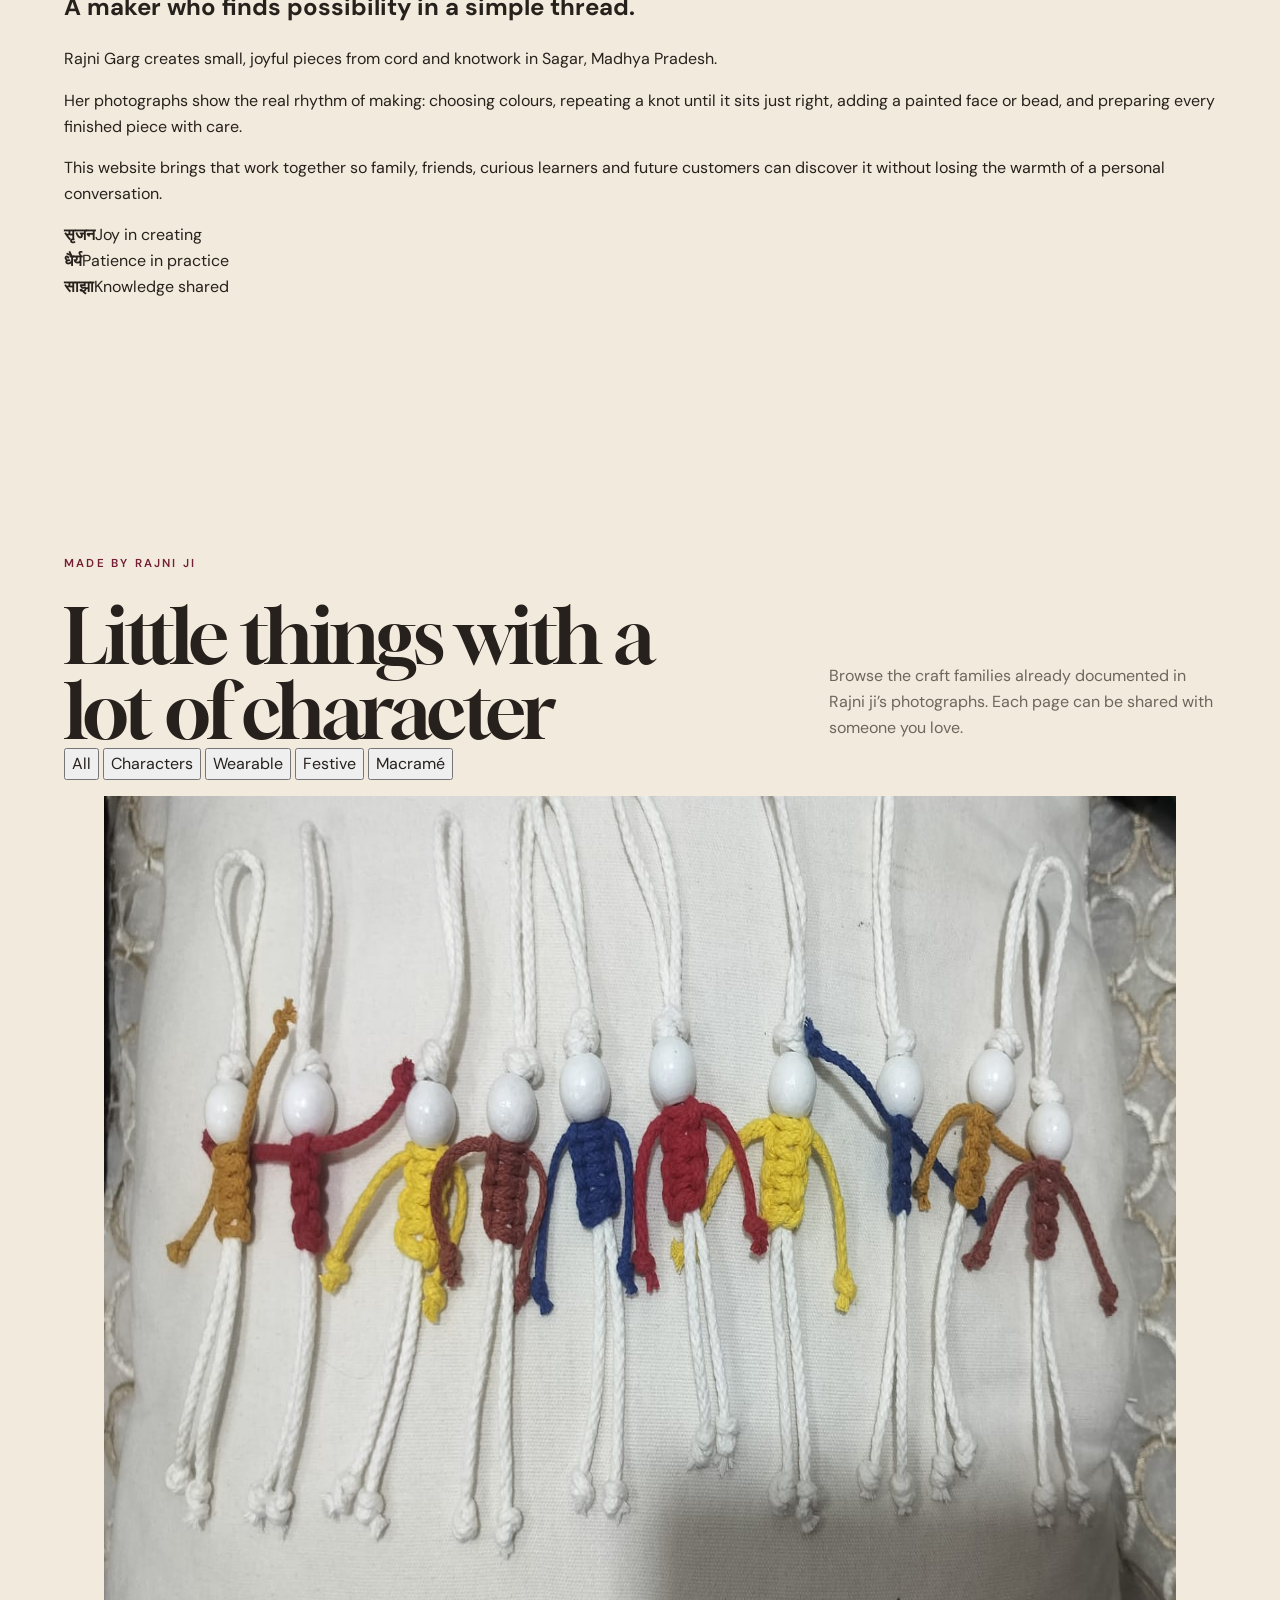
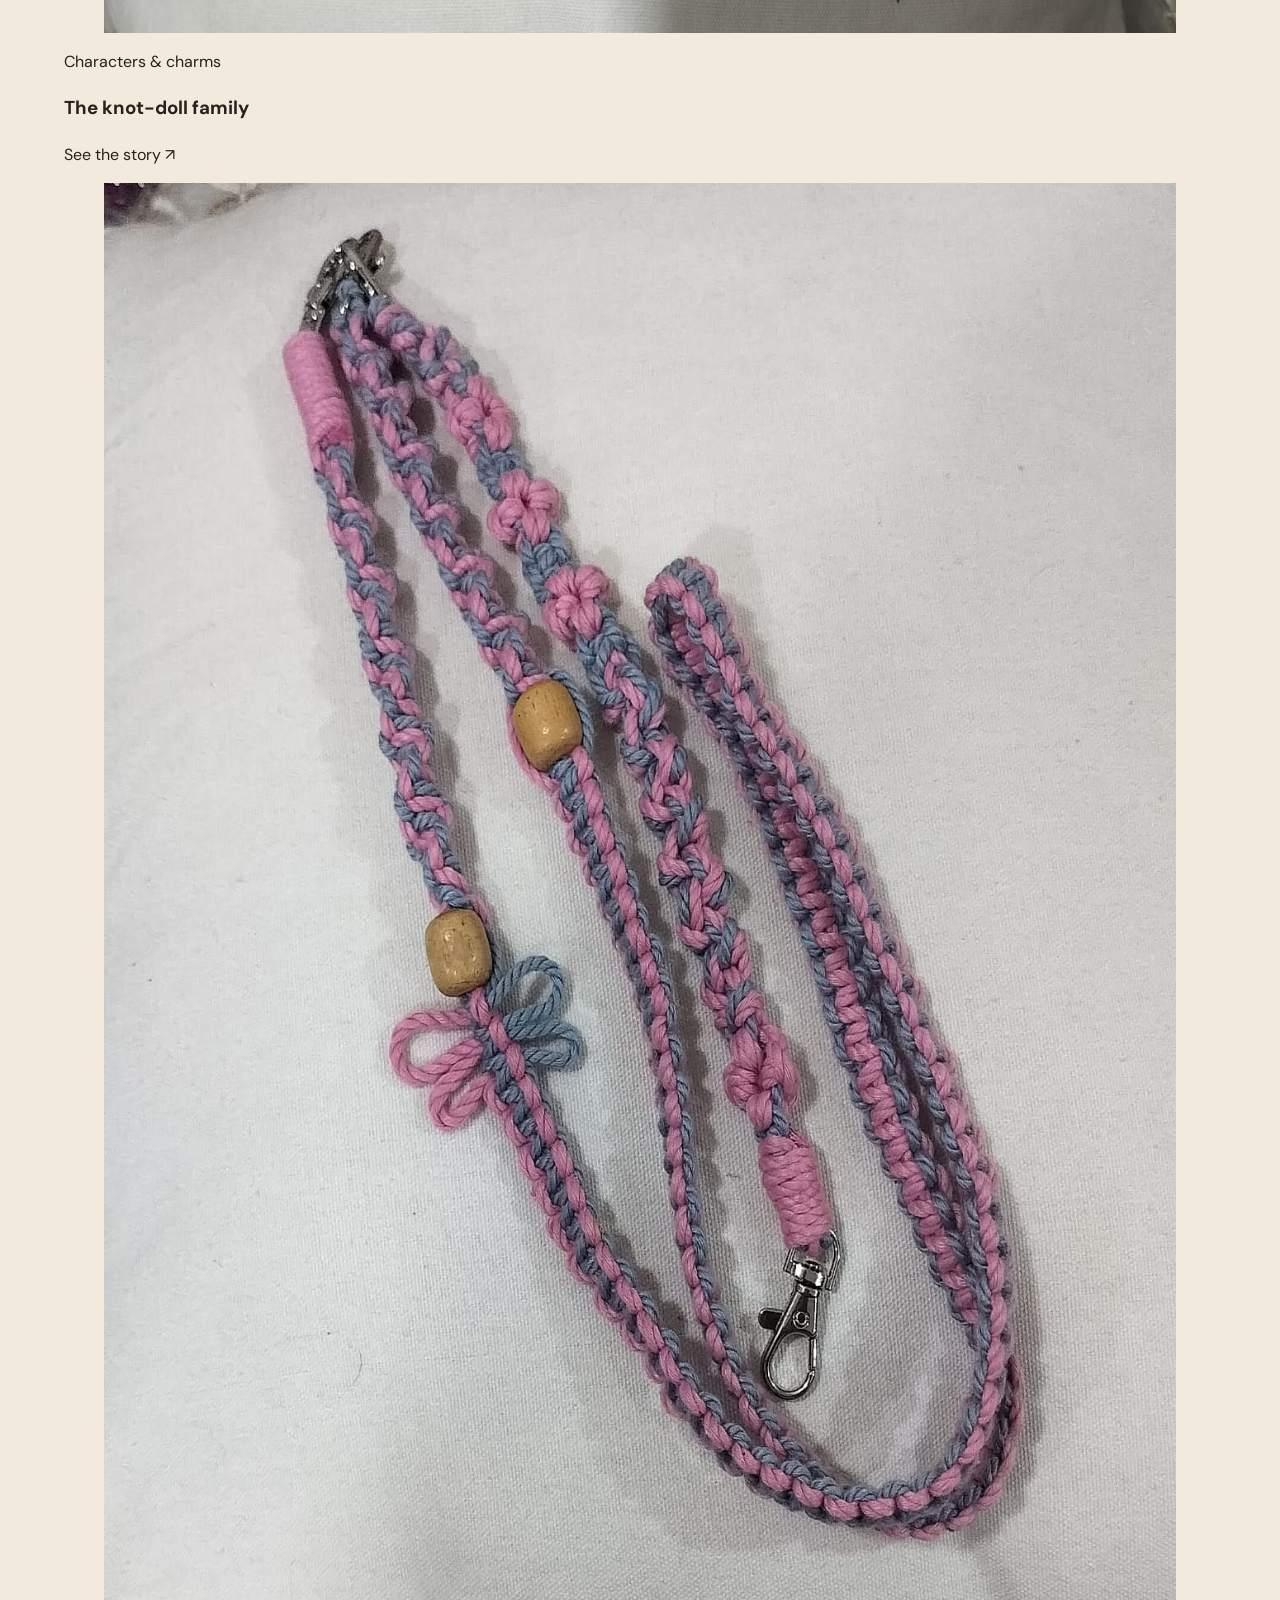
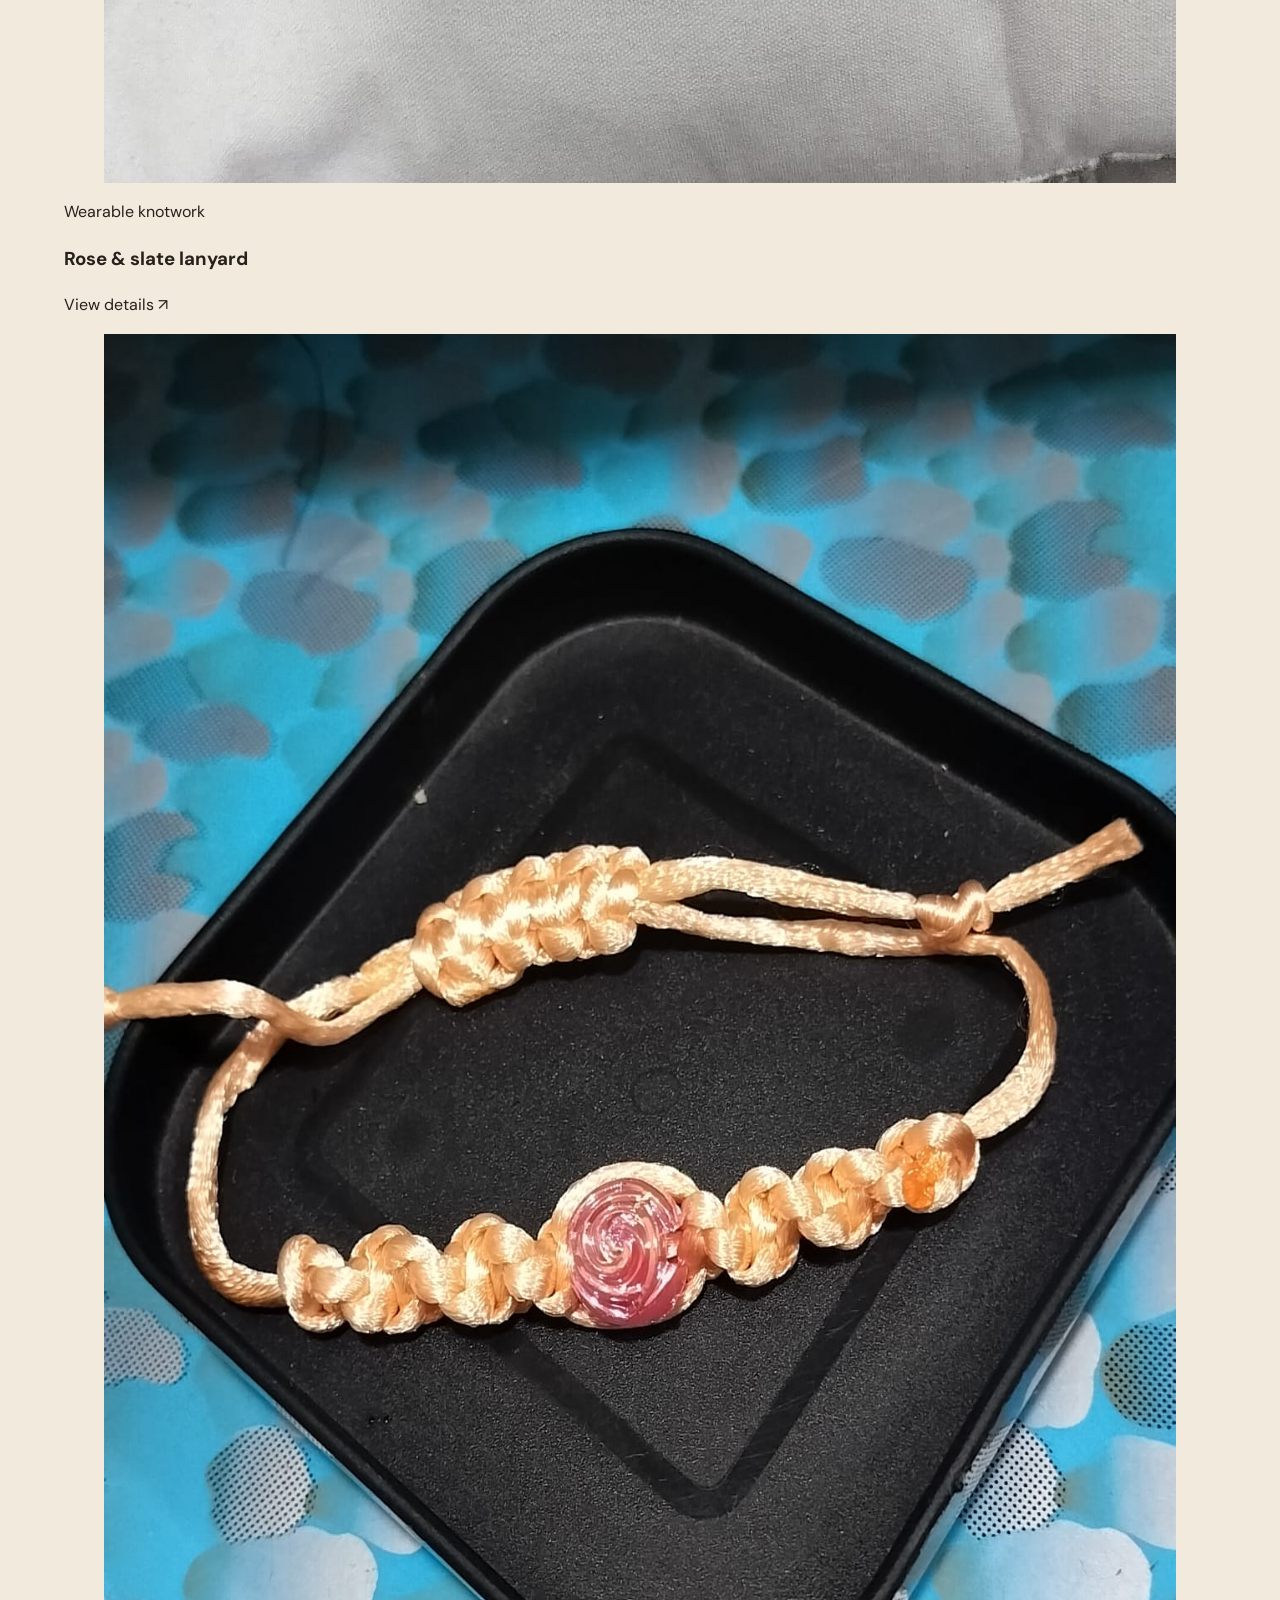
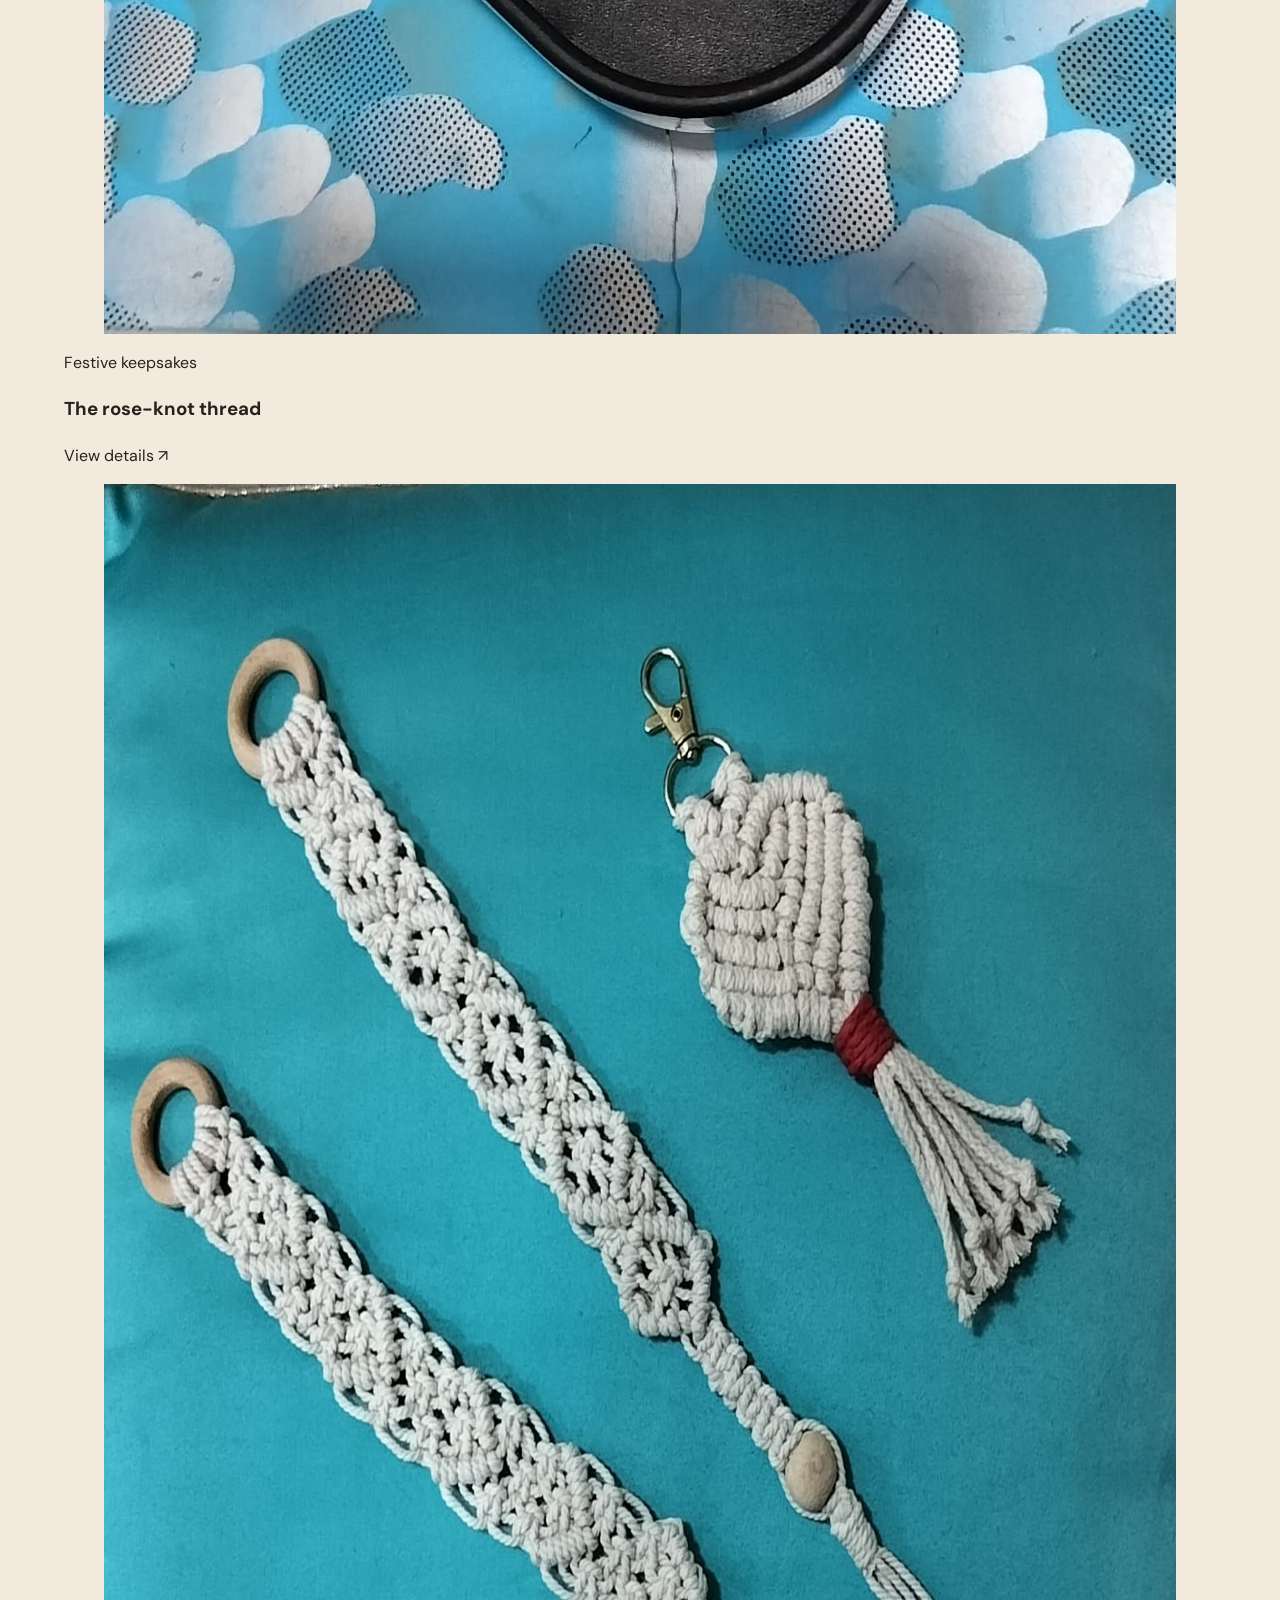
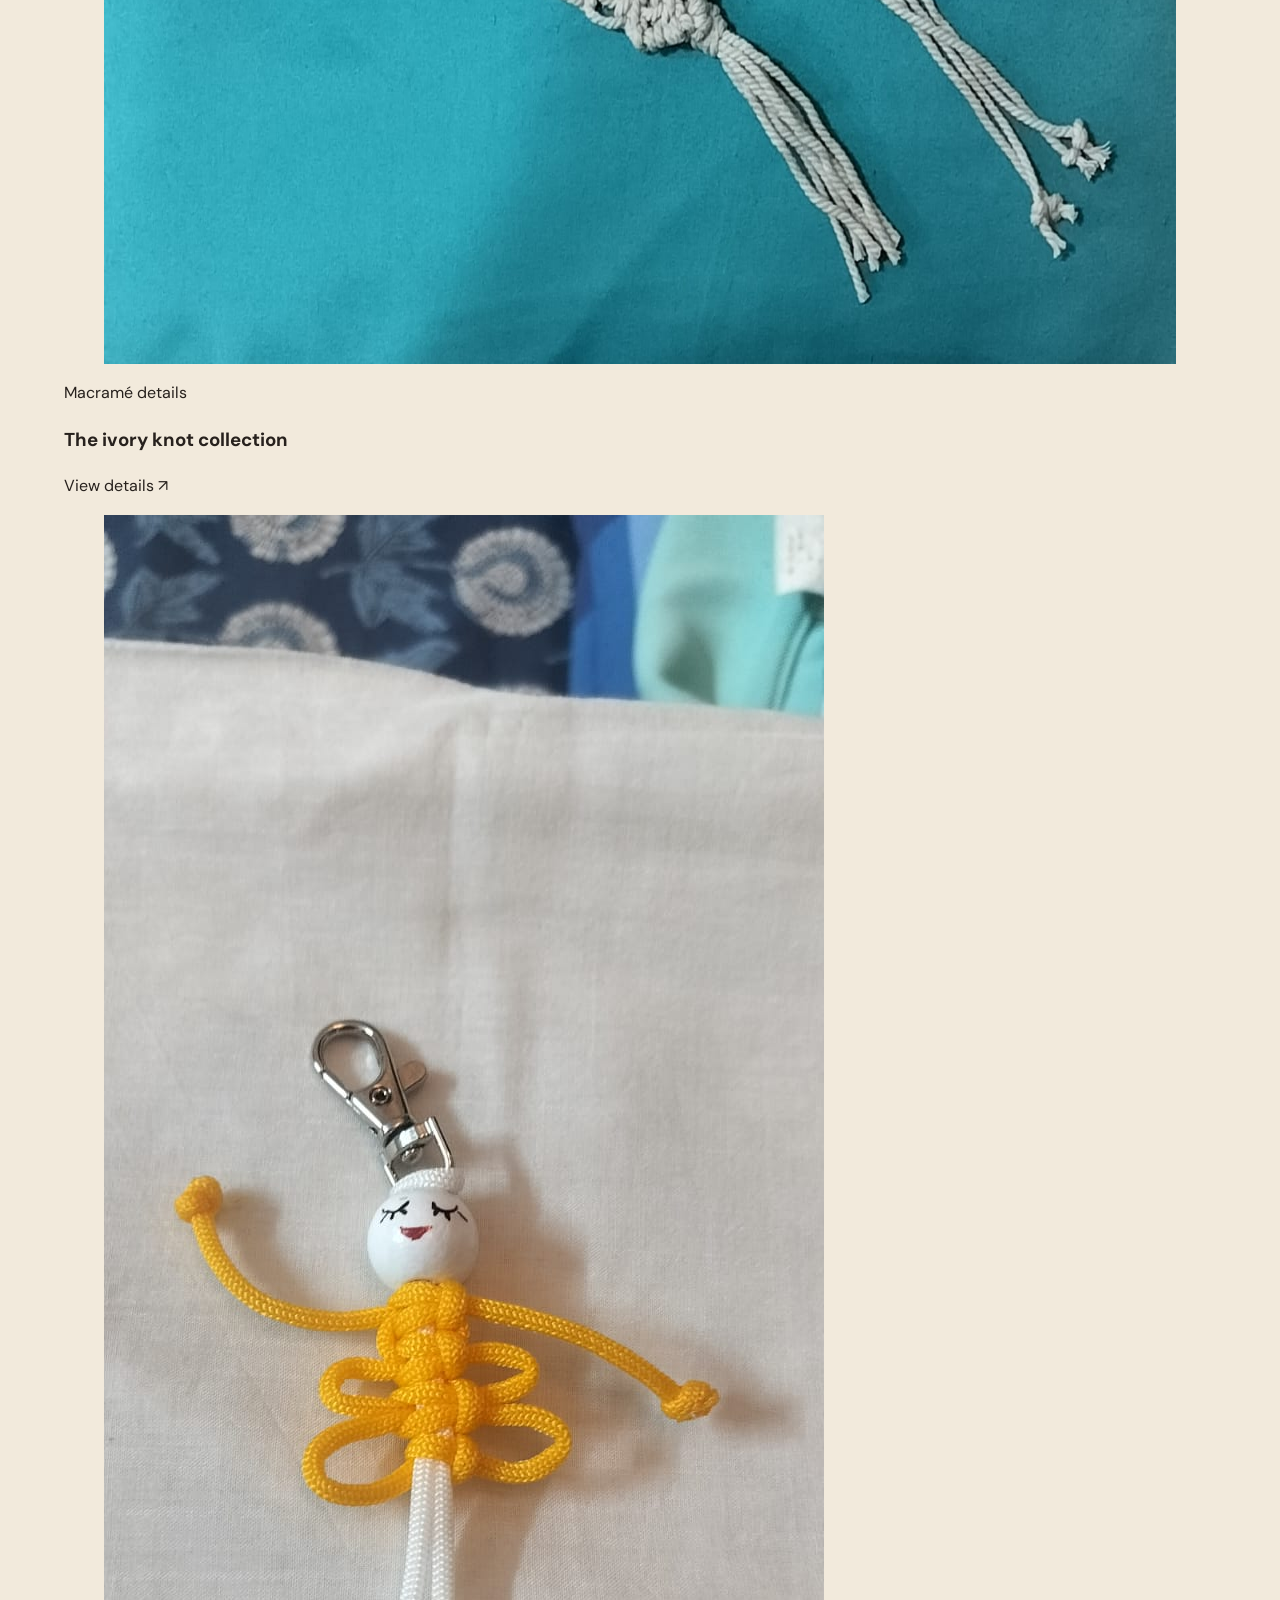
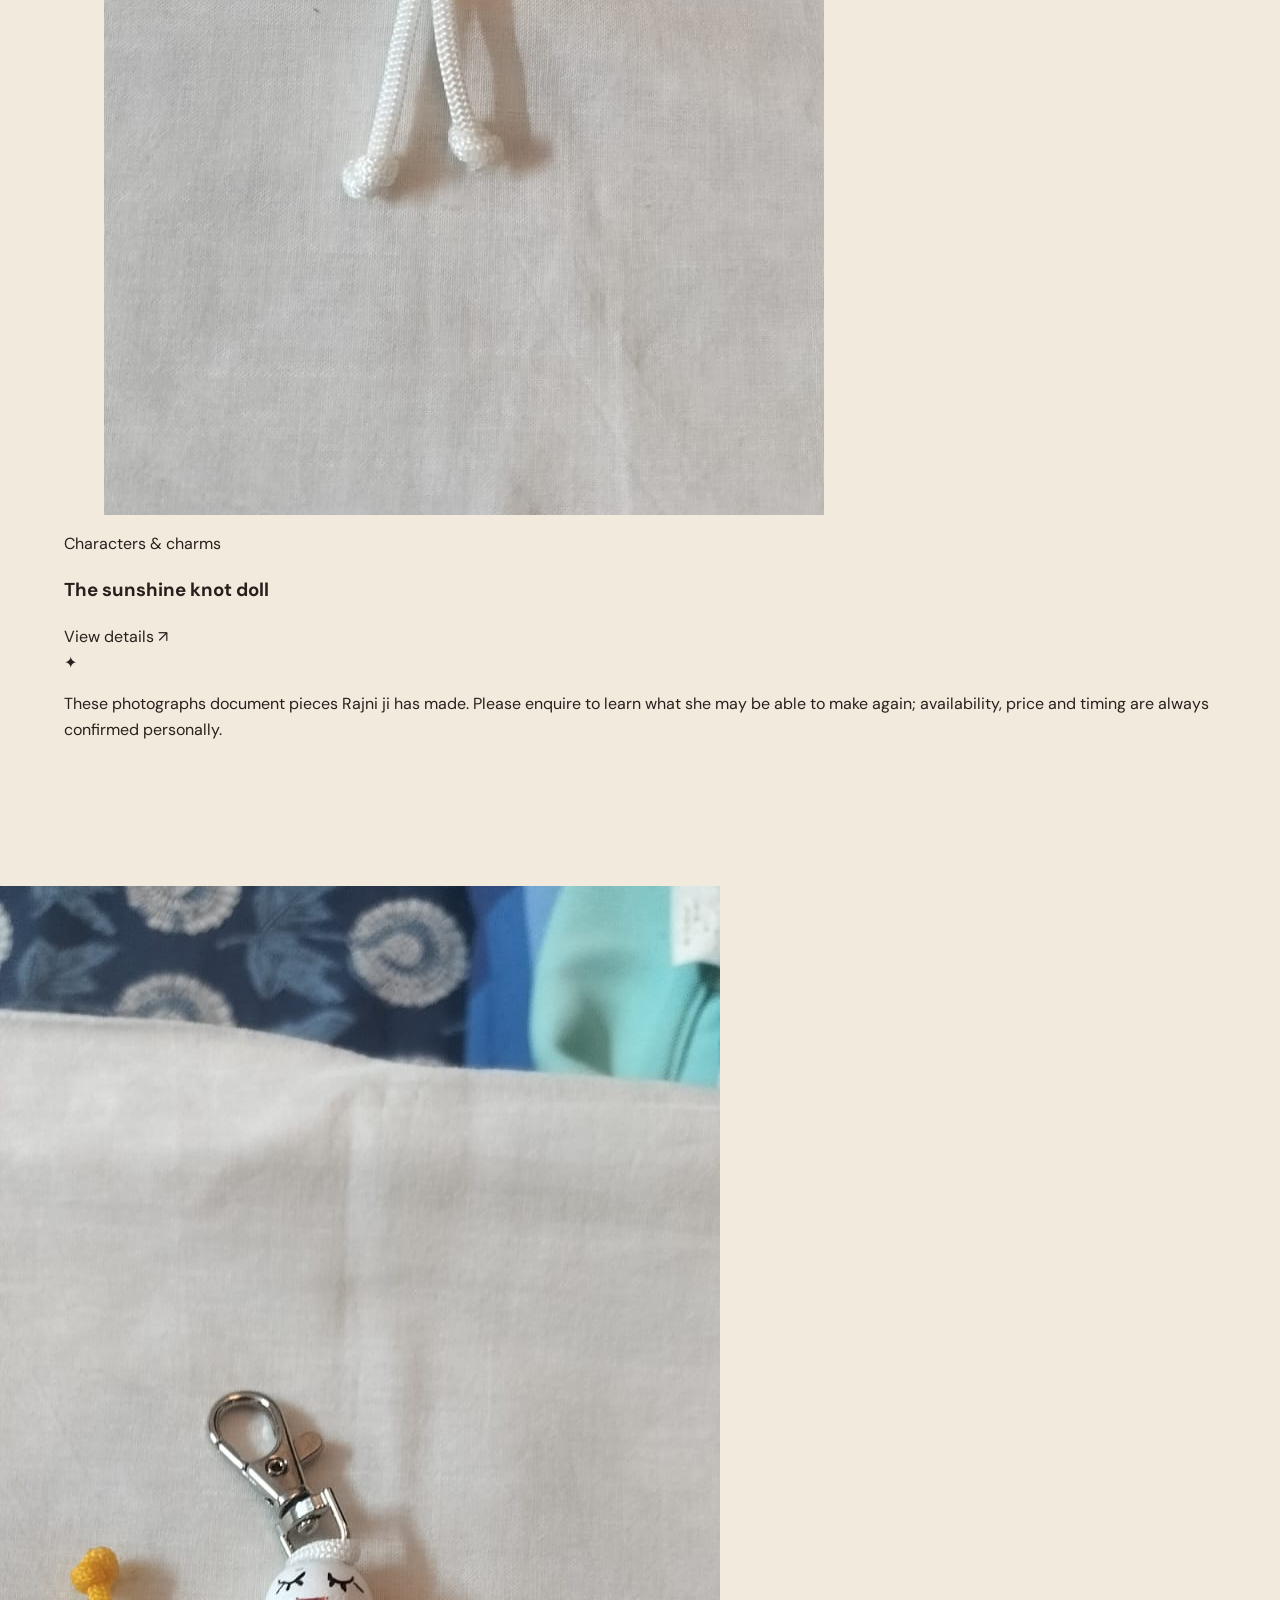
==== commit 224a4eee: "Redesign site around Rajni ji and her creations" ====
--- a/index.html
+++ b/index.html
@@ -3,283 +3,285 @@
 <head>
   <meta charset="utf-8">
   <meta name="viewport" content="width=device-width, initial-scale=1">
-  <meta name="theme-color" content="#6f2434">
-  <meta name="description" content="Rajni Garg’s living craft archive from Sagar, Madhya Pradesh — handmade knots, keepsakes, learning and custom enquiries.">
-  <meta property="og:title" content="Rajni Garg — Made slowly. Kept close.">
-  <meta property="og:description" content="Explore a living archive of handmade knots, keepsakes and learning.">
-  <meta property="og:image" content="assets/packing-studio.jpg">
-  <title>Rajni Garg — Craft carried forward</title>
+  <meta name="theme-color" content="#7d2938">
+  <meta name="description" content="Meet Rajni Garg and discover her handmade knot dolls, macramé, wearable cords and festive keepsakes from Sagar, Madhya Pradesh.">
+  <meta property="og:type" content="website">
+  <meta property="og:title" content="Rajni Garg — Every knot carries a little joy">
+  <meta property="og:description" content="Handmade keepsakes, patient making and craft knowledge carried forward from Sagar, India.">
+  <meta property="og:image" content="https://rajni-garg-crafts.akanshagnikki.chatgpt.site/assets/knot-doll-family.jpg">
+  <meta property="og:url" content="https://rajni-garg-crafts.akanshagnikki.chatgpt.site/">
+  <meta name="twitter:card" content="summary_large_image">
+  <link rel="canonical" href="https://rajni-garg-crafts.akanshagnikki.chatgpt.site/">
+  <title>Rajni Garg — Handmade with patience in Sagar</title>
   <link rel="preconnect" href="https://fonts.googleapis.com">
   <link rel="preconnect" href="https://fonts.gstatic.com" crossorigin>
   <link href="https://fonts.googleapis.com/css2?family=DM+Sans:wght@400;500;600&family=Gloock&family=Noto+Sans+Devanagari:wght@400;500;600&display=swap" rel="stylesheet">
   <script>document.documentElement.classList.add("js");</script>
   <link rel="stylesheet" href="styles.css">
   <script defer src="app.js"></script>
+  <script type="application/ld+json">
+    {"@context":"https://schema.org","@type":"Person","name":"Rajni Garg","homeLocation":{"@type":"Place","name":"Sagar, Madhya Pradesh, India"},"knowsAbout":["Hand knotting","Macramé","Handmade keepsakes"]}
+  </script>
 </head>
-  <body>
+<body>
   <a class="skip-link" href="#main">Skip to content</a>
-  <div class="grain" aria-hidden="true"></div>
+  <div class="paper-noise" aria-hidden="true"></div>
+
+  <div class="welcome-line">
+    <p data-i18n="welcome">A family-supported home for Rajni ji’s handmade work</p>
+  </div>
 
   <header class="site-header" data-header>
     <a class="brand" href="#home" aria-label="Rajni Garg home">
-      <span class="brand-mark" aria-hidden="true">र</span>
-      <span>
-        <strong>Rajni Garg</strong>
-        <small data-i18n="brandTag">A living craft archive</small>
-      </span>
+      <span class="brand-seal" aria-hidden="true">र</span>
+      <span class="brand-copy"><strong>Rajni Garg</strong><small data-i18n="brandTag">Made with patient hands</small></span>
     </a>
 
     <button class="menu-toggle" type="button" aria-expanded="false" aria-controls="site-nav" data-menu>
-      <span></span><span></span><span></span>
-      <span class="sr-only">Open menu</span>
+      <span></span><span></span><span></span><span class="sr-only">Open menu</span>
     </button>
 
     <nav id="site-nav" class="site-nav" aria-label="Primary navigation">
-      <a href="#work" data-i18n="navWork">The work</a>
-      <a href="#story" data-i18n="navStory">Her story</a>
+      <a href="#rajni" data-i18n="navRajni">Meet Rajni ji</a>
+      <a href="#creations" data-i18n="navCreations">Creations</a>
+      <a href="#making" data-i18n="navMaking">Behind the making</a>
       <a href="#learn" data-i18n="navLearn">Learn</a>
-      <a href="#contact" data-i18n="navContact">Enquire</a>
-      <button class="lang-toggle" type="button" data-language aria-label="Switch language">
-        <span data-lang-label>हिंदी</span>
-      </button>
+      <a class="nav-enquire" href="#enquire" data-i18n="navEnquire">Enquire</a>
+      <button class="language-toggle" type="button" data-language aria-label="Switch language"><span data-lang-label>हिंदी</span></button>
     </nav>
   </header>
 
   <main id="main">
     <section id="home" class="hero">
       <div class="hero-copy reveal">
-        <p class="eyebrow" data-i18n="heroEyebrow">Made by hand · Sagar, Madhya Pradesh</p>
+        <p class="eyebrow" data-i18n="heroEyebrow">Handmade in Sagar · Madhya Pradesh</p>
         <h1>
-          <span data-i18n="heroTitleOne">A lifetime of care.</span>
-          <em data-i18n="heroTitleTwo">A new chapter of making.</em>
+          <span data-i18n="heroTitleOne">Every knot carries</span>
+          <em data-i18n="heroTitleTwo">a little joy.</em>
         </h1>
-        <p class="hero-intro" data-i18n="heroIntro">Meet Rajni ji and the joyful world she shapes from cord, colour and patient hands—one knot, one story and one learner at a time.</p>
+        <p class="hero-lead" data-i18n="heroLead">Step into Rajni ji’s colourful world of knot dolls, wearable cords and small keepsakes—made slowly, shared warmly and remembered fondly.</p>
         <div class="hero-actions">
-          <a class="button button-primary" href="#work" data-i18n="heroPrimary">Explore her work</a>
-          <a class="text-link" href="#story"><span data-i18n="heroSecondary">Meet Rajni ji</span><span aria-hidden="true">↘</span></a>
+          <a class="button button-primary" href="#creations"><span data-i18n="heroPrimary">Discover the creations</span><span aria-hidden="true">↘</span></a>
+          <a class="text-link" href="#rajni"><span data-i18n="heroSecondary">Meet the maker</span><span aria-hidden="true">→</span></a>
         </div>
-        <div class="hero-proof" aria-label="Website principles">
-          <span><b>100%</b><small data-i18n="proofReal">real craft photographs</small></span>
-          <span><b>हिंदी + EN</b><small data-i18n="proofBilingual">made for both languages</small></span>
+        <div class="hero-trust">
+          <span><i aria-hidden="true">✦</i><b data-i18n="trustOne">Only genuine craft photographs</b></span>
+          <span><i aria-hidden="true">✦</i><b data-i18n="trustTwo">Every enquiry answered by a person</b></span>
         </div>
       </div>
 
-      <div class="hero-visual reveal">
-        <div class="hero-frame hero-frame-main">
-          <img src="assets/packing-studio.jpg" alt="A batch of yellow handmade knot dolls being prepared and packed" width="900" height="1200">
-          <span class="image-note" data-i18n="heroNote">Real work · photographed in her studio</span>
+      <div class="hero-collage reveal" aria-label="A selection of Rajni ji’s handmade work">
+        <figure class="hero-photo hero-photo-main">
+          <img src="assets/knot-doll-family.jpg" alt="A colourful family of handmade knot dolls" width="1600" height="837">
+          <figcaption data-i18n="heroCaption">A playful family of hand-knotted characters</figcaption>
+        </figure>
+        <figure class="hero-photo hero-photo-tall">
+          <img src="assets/rose-slate-lanyard.jpg" alt="Rose and slate hand-knotted lanyard" width="1298" height="1600">
+        </figure>
+        <figure class="hero-photo hero-photo-small">
+          <img src="assets/yellow-knot-doll.jpg" alt="Yellow handmade knot doll keychain" width="720" height="1600">
+        </figure>
+        <span class="hero-stamp" aria-hidden="true">स्नेह से<br>हाथों द्वारा</span>
+      </div>
+    </section>
+
+    <section class="craft-ribbon" aria-label="Craft families">
+      <div>
+        <span data-i18n="ribbonOne">Knot dolls</span><i>✦</i>
+        <span data-i18n="ribbonTwo">Macramé</span><i>✦</i>
+        <span data-i18n="ribbonThree">Wearable cords</span><i>✦</i>
+        <span data-i18n="ribbonFour">Festive keepsakes</span><i>✦</i>
+        <span data-i18n="ribbonFive">Learning together</span>
+      </div>
+    </section>
+
+    <section id="rajni" class="meet section-pad">
+      <div class="meet-visual reveal">
+        <figure>
+          <img src="assets/packing-table.jpg" alt="Rajni ji’s worktable with handmade knot dolls being prepared for gifting" loading="lazy" width="720" height="1600">
+          <figcaption data-i18n="meetCaption">Her worktable in Sagar</figcaption>
+        </figure>
+        <div class="meet-note"><span aria-hidden="true">र</span><p data-i18n="meetNote">Cord, colour, wooden beads—and the patience to try again.</p></div>
+      </div>
+
+      <div class="meet-copy reveal">
+        <p class="eyebrow" data-i18n="meetEyebrow">Meet Rajni ji</p>
+        <h2 data-i18n="meetTitle">A maker who finds possibility in a simple thread.</h2>
+        <p class="meet-lead" data-i18n="meetLead">Rajni Garg creates small, joyful pieces from cord and knotwork in Sagar, Madhya Pradesh.</p>
+        <p data-i18n="meetBodyOne">Her photographs show the real rhythm of making: choosing colours, repeating a knot until it sits just right, adding a painted face or bead, and preparing every finished piece with care.</p>
+        <p data-i18n="meetBodyTwo">This website brings that work together so family, friends, curious learners and future customers can discover it without losing the warmth of a personal conversation.</p>
+        <div class="maker-values">
+          <article><b>सृजन</b><span data-i18n="valueOne">Joy in creating</span></article>
+          <article><b>धैर्य</b><span data-i18n="valueTwo">Patience in practice</span></article>
+          <article><b>साझा</b><span data-i18n="valueThree">Knowledge shared</span></article>
         </div>
-        <figure class="hero-frame hero-frame-small hero-frame-top">
-          <img src="assets/rose-slate-lanyard.jpg" alt="Rose and slate hand-knotted lanyard" width="650" height="800">
-        </figure>
-        <figure class="hero-frame hero-frame-small hero-frame-bottom">
-          <img src="assets/yellow-knot-doll.jpg" alt="Yellow handmade knot doll" width="360" height="800">
-        </figure>
-        <div class="floating-knot" aria-hidden="true">
-          <svg viewBox="0 0 120 120"><path d="M32 23c37 4 56 33 38 54-12 14-38 13-45-4-8-20 18-37 39-24 18 12 8 44-11 52" fill="none" stroke="currentColor" stroke-width="2"/></svg>
-        </div>
-      </div>
-
-      <div class="hero-index" aria-hidden="true">
-        <span>01</span><i></i><span>07</span>
-      </div>
-    </section>
-
-    <section class="manifesto section-pad">
-      <p class="eyebrow reveal" data-i18n="manifestoEyebrow">Her practice</p>
-      <p class="manifesto-copy reveal" data-i18n="manifesto">A cord becomes a loop. A loop becomes a knot. In patient hands, an everyday thread becomes a gift, a memory—and knowledge carried forward.</p>
-      <div class="three-values reveal">
-        <article><span>01</span><h3 data-i18n="valueOneTitle">Made with attention</h3><p data-i18n="valueOneBody">Each piece begins at the worktable, shaped slowly by hand.</p></article>
-        <article><span>02</span><h3 data-i18n="valueTwoTitle">Rooted in feeling</h3><p data-i18n="valueTwoBody">Small objects made for gifting, keeping and everyday delight.</p></article>
-        <article><span>03</span><h3 data-i18n="valueThreeTitle">Shared generously</h3><p data-i18n="valueThreeBody">A practice kept alive by teaching the next pair of hands.</p></article>
-      </div>
-    </section>
-
-    <section class="archive-strip" aria-label="Archive highlights">
-      <div class="archive-strip-track">
-        <span data-i18n="stripOne">HANDMADE KNOTS</span><i>✦</i>
-        <span data-i18n="stripTwo">SMALL-BATCH KEEPSAKES</span><i>✦</i>
-        <span data-i18n="stripThree">LEARNING WITH CARE</span><i>✦</i>
-        <span data-i18n="stripFour">FROM SAGAR, INDIA</span><i>✦</i>
-      </div>
-    </section>
-
-    <section id="work" class="work section-pad">
-      <div class="section-heading reveal">
-        <div>
-          <p class="eyebrow" data-i18n="workEyebrow">Selected archive</p>
-          <h2 data-i18n="workTitle">Knots with a story</h2>
-        </div>
-        <p data-i18n="workIntro">A carefully selected record of real pieces, process and finished batches from Rajni ji’s own archive.</p>
-      </div>
-
-      <div class="filter-row reveal" role="group" aria-label="Filter gallery">
-        <button class="filter is-active" type="button" data-filter="all" data-i18n="filterAll">All</button>
-        <button class="filter" type="button" data-filter="dolls" data-i18n="filterDolls">Dolls & charms</button>
-        <button class="filter" type="button" data-filter="wear" data-i18n="filterWear">Wear & carry</button>
-        <button class="filter" type="button" data-filter="seasonal" data-i18n="filterSeasonal">Seasonal</button>
-        <button class="filter" type="button" data-filter="process" data-i18n="filterProcess">Process</button>
-      </div>
-
-      <div class="gallery">
-        <article class="craft-card craft-card-tall reveal" data-category="dolls">
-          <button type="button" data-craft="RG-001" aria-label="View the dancing knot doll">
-            <figure><img src="assets/yellow-knot-doll.jpg" alt="Yellow handmade knot doll keychain" loading="lazy" width="900" height="1200"><figcaption><span>RG—001</span><b data-i18n="craftOne">The dancing knot doll</b><small data-i18n="craftDollType">Doll keychain · gallery piece</small></figcaption></figure>
-          </button>
-        </article>
-        <article class="craft-card craft-card-wide reveal" data-category="wear">
-          <button type="button" data-craft="RG-002" aria-label="View the rose and slate lanyard">
-            <figure><img src="assets/rose-slate-lanyard.jpg" alt="Pink and slate hand-knotted lanyard with wooden beads" loading="lazy" width="1200" height="900"><figcaption><span>RG—002</span><b data-i18n="craftTwo">Rose & slate lanyard</b><small data-i18n="craftLanyardType">Wearable cord work · gallery piece</small></figcaption></figure>
-          </button>
-        </article>
-        <article class="craft-card reveal" data-category="seasonal">
-          <button type="button" data-craft="RG-003" aria-label="View the rose-knot thread">
-            <figure><img src="assets/rose-knot-thread.jpg" alt="Peach hand-knotted thread bracelet with a rose bead" loading="lazy" width="900" height="1200"><figcaption><span>RG—003</span><b data-i18n="craftThree">Rose-knot thread</b><small data-i18n="craftSeasonalType">Seasonal keepsake · archive</small></figcaption></figure>
-          </button>
-        </article>
-        <article class="craft-card reveal" data-category="wear">
-          <button type="button" data-craft="RG-004" aria-label="View the white macrame set">
-            <figure><img src="assets/white-macrame-set.jpg" alt="White macrame straps and tasselled key charm" loading="lazy" width="1200" height="900"><figcaption><span>RG—004</span><b data-i18n="craftFour">White macramé set</b><small data-i18n="craftMacrameType">Straps & charm · gallery piece</small></figcaption></figure>
-          </button>
-        </article>
-        <article class="craft-card craft-card-wide reveal" data-category="process">
-          <button type="button" data-craft="RG-005" aria-label="View the packing table">
-            <figure><img src="assets/packing-table.jpg" alt="Handmade keychains arranged for packing on a worktable" loading="lazy" width="1200" height="900"><figcaption><span>RG—005</span><b data-i18n="craftFive">At the packing table</b><small data-i18n="craftProcessType">Behind the scenes · process</small></figcaption></figure>
-          </button>
-        </article>
-        <article class="craft-card craft-card-tall reveal" data-category="dolls">
-          <button type="button" data-craft="RG-006" aria-label="View the knot doll family">
-            <figure><img src="assets/knot-doll-family.jpg" alt="A row of handmade knot dolls in different colours" loading="lazy" width="1200" height="900"><figcaption><span>RG—006</span><b data-i18n="craftSix">The knot doll family</b><small data-i18n="craftBatchType">Documented batch · archive</small></figcaption></figure>
-          </button>
-        </article>
-        <article class="craft-card craft-card-feature reveal" data-category="process">
-          <button type="button" data-craft="RG-007" aria-label="View a documented finished batch">
-            <figure><img src="assets/packing-studio.jpg" alt="A completed batch of yellow knot dolls prepared for packing" loading="lazy" width="720" height="1600"><figcaption><span>RG—007</span><b data-i18n="craftSeven">A batch made with care</b><small data-i18n="craftBatchProcessType">Finished work · process archive</small></figcaption></figure>
-          </button>
-        </article>
-      </div>
-
-      <p class="archive-note reveal"><span aria-hidden="true">✦</span><span data-i18n="archiveNote">This is an enquiry-led archive. Rajni ji personally confirms what can be recreated, along with price and timing.</span></p>
-    </section>
-
-    <section id="story" class="story section-pad">
-      <div class="story-art reveal">
-        <div class="story-image">
-          <img src="assets/packing-table.jpg" alt="Rajni ji’s worktable with finished handmade charms ready for packing" loading="lazy" width="720" height="1600">
-          <span data-i18n="storyImageNote">The worktable · where every piece begins</span>
-        </div>
-        <div class="thread-line" aria-hidden="true"></div>
-        <span aria-hidden="true">हर गाँठ में<br>एक कहानी</span>
-      </div>
-      <div class="story-copy reveal">
-        <p class="eyebrow" data-i18n="storyEyebrow">The maker</p>
-        <h2 data-i18n="storyTitle">A creative practice, found again.</h2>
-        <p class="story-lead" data-i18n="storyLead">Rajni Garg makes with the kind of attention that cannot be hurried.</p>
-        <p data-i18n="storyBodyOne">Her archive holds experiments, gifts, small batches and the visible steps of learning: cord measured, colours paired, knots tightened, a face painted by hand.</p>
-        <p data-i18n="storyBodyTwo">This website is not a factory shelf. It is a respectful home for that practice—and an invitation to ask, learn and keep the knowledge moving.</p>
-        <blockquote><span aria-hidden="true">“</span><p data-i18n="storyQuote">The joy is in seeing a simple thread become something that makes another person smile.</p></blockquote>
-        <div class="story-pillars">
-          <span><b data-i18n="pillarSrijan">Srijan</b><small data-i18n="pillarSrijanBody">the joy of creation</small></span>
-          <span><b data-i18n="pillarParampara">Parampara</b><small data-i18n="pillarParamparaBody">knowledge passed forward</small></span>
-          <span><b data-i18n="pillarSamarpan">Samarpan</b><small data-i18n="pillarSamarpanBody">care in every detail</small></span>
-        </div>
+      </div>
+    </section>
+
+    <section id="creations" class="creations section-pad">
+      <header class="section-heading reveal">
+        <div><p class="eyebrow" data-i18n="creationsEyebrow">Made by Rajni ji</p><h2 data-i18n="creationsTitle">Little things with a lot of character</h2></div>
+        <p data-i18n="creationsIntro">Browse the craft families already documented in Rajni ji’s photographs. Each page can be shared with someone you love.</p>
+      </header>
+
+      <div class="category-tabs reveal" role="group" aria-label="Filter creations">
+        <button class="category-tab is-active" type="button" data-filter="all" data-i18n="filterAll">See all</button>
+        <button class="category-tab" type="button" data-filter="characters" data-i18n="filterCharacters">Characters</button>
+        <button class="category-tab" type="button" data-filter="wearable" data-i18n="filterWearable">Wearable</button>
+        <button class="category-tab" type="button" data-filter="festive" data-i18n="filterFestive">Festive</button>
+        <button class="category-tab" type="button" data-filter="home" data-i18n="filterHome">Macramé</button>
+      </div>
+
+      <div class="creation-grid">
+        <article class="creation-card creation-card-large reveal" data-category="characters">
+          <a href="creation.html?piece=knot-dolls">
+            <figure><img src="assets/knot-doll-family.jpg" alt="Handmade knot dolls in mustard, red, blue and yellow" loading="lazy" width="1600" height="837"></figure>
+            <div><p data-i18n="familyCharacters">Characters & charms</p><h3 data-i18n="creationOne">The knot-doll family</h3><span><span data-i18n="viewStory">See the story</span> ↗</span></div>
+          </a>
+        </article>
+
+        <article class="creation-card creation-card-tall reveal" data-category="wearable">
+          <a href="creation.html?piece=rose-lanyard">
+            <figure><img src="assets/rose-slate-lanyard.jpg" alt="Rose and slate hand-knotted lanyard with wooden beads" loading="lazy" width="1298" height="1600"></figure>
+            <div><p data-i18n="familyWearable">Wearable knotwork</p><h3 data-i18n="creationTwo">Rose & slate lanyard</h3><span><span data-i18n="viewDetails">View details</span> ↗</span></div>
+          </a>
+        </article>
+
+        <article class="creation-card reveal" data-category="festive">
+          <a href="creation.html?piece=rose-thread">
+            <figure><img src="assets/rose-knot-thread.jpg" alt="Peach knotwork thread with a rose bead" loading="lazy" width="1283" height="1600"></figure>
+            <div><p data-i18n="familyFestive">Festive keepsakes</p><h3 data-i18n="creationThree">The rose-knot thread</h3><span><span data-i18n="viewDetails">View details</span> ↗</span></div>
+          </a>
+        </article>
+
+        <article class="creation-card creation-card-wide reveal" data-category="home">
+          <a href="creation.html?piece=white-macrame">
+            <figure><img src="assets/white-macrame-set.jpg" alt="White macramé straps and a tasselled charm" loading="lazy" width="1600" height="1480"></figure>
+            <div><p data-i18n="familyMacrame">Macramé details</p><h3 data-i18n="creationFour">The ivory knot collection</h3><span><span data-i18n="viewDetails">View details</span> ↗</span></div>
+          </a>
+        </article>
+
+        <article class="creation-card creation-card-tall reveal" data-category="characters">
+          <a href="creation.html?piece=yellow-doll">
+            <figure><img src="assets/yellow-knot-doll.jpg" alt="Yellow hand-knotted doll keychain" loading="lazy" width="720" height="1600"></figure>
+            <div><p data-i18n="familyCharacters">Characters & charms</p><h3 data-i18n="creationFive">The sunshine knot doll</h3><span><span data-i18n="viewDetails">View details</span> ↗</span></div>
+          </a>
+        </article>
+      </div>
+
+      <div class="availability-note reveal">
+        <span aria-hidden="true">✦</span>
+        <p data-i18n="availability">These photographs document pieces Rajni ji has made. Please enquire to learn what she may be able to make again; availability, price and timing are always confirmed personally.</p>
+      </div>
+    </section>
+
+    <section class="feature-story">
+      <div class="feature-image reveal"><img src="assets/yellow-knot-doll.jpg" alt="Close view of a yellow handmade knot doll" loading="lazy" width="720" height="1600"></div>
+      <div class="feature-copy reveal">
+        <p class="eyebrow" data-i18n="featureEyebrow">A closer look</p>
+        <h2 data-i18n="featureTitle">A few knots. A tiny face. A whole personality.</h2>
+        <p data-i18n="featureBody">The knot doll begins with cord and repetition. A wooden bead becomes a face, a small clip makes it useful, and colour gives each character its mood. No two handmade expressions need to feel exactly alike.</p>
+        <a class="button button-cream" href="creation.html?piece=knot-dolls"><span data-i18n="featureCta">Meet the knot-doll family</span><span aria-hidden="true">→</span></a>
+      </div>
+      <div class="feature-family reveal"><img src="assets/knot-doll-family.jpg" alt="A row of handmade knot dolls in different colours" loading="lazy" width="1600" height="837"></div>
+    </section>
+
+    <section id="making" class="making section-pad">
+      <header class="section-heading reveal">
+        <div><p class="eyebrow" data-i18n="makingEyebrow">Behind the making</p><h2 data-i18n="makingTitle">The beauty is also in the process</h2></div>
+        <p data-i18n="makingIntro">Real worktable photographs show the care between the first length of cord and the moment a finished piece is ready to be shared.</p>
+      </header>
+
+      <div class="making-grid">
+        <article class="making-step reveal">
+          <figure><img src="assets/white-macrame-set.jpg" alt="Macramé knot samples showing cord, wooden rings and tassels" loading="lazy" width="1600" height="1480"></figure>
+          <span>01</span><h3 data-i18n="makingOneTitle">Choose & compose</h3><p data-i18n="makingOneBody">Colours, cord, beads, rings and useful details come together at the worktable.</p>
+        </article>
+        <article class="making-step making-step-lift reveal">
+          <figure><img src="assets/packing-table.jpg" alt="Finished knot dolls on backing cards at a packing table" loading="lazy" width="720" height="1600"></figure>
+          <span>02</span><h3 data-i18n="makingTwoTitle">Knot & finish</h3><p data-i18n="makingTwoBody">The form grows through repetition, adjustment and small finishing touches made by hand.</p>
+        </article>
+        <article class="making-step reveal">
+          <figure><img src="assets/packing-studio.jpg" alt="A group of yellow knot dolls prepared for packing" loading="lazy" width="720" height="1600"></figure>
+          <span>03</span><h3 data-i18n="makingThreeTitle">Prepare with care</h3><p data-i18n="makingThreeBody">Finished pieces are checked and prepared one by one before they leave the table.</p>
+        </article>
       </div>
     </section>
 
     <section id="learn" class="learn section-pad">
-      <div class="learn-intro">
-        <div class="learn-heading reveal">
-          <p class="eyebrow" data-i18n="learnEyebrow">Learn with Rajni ji</p>
-          <h2><span data-i18n="learnTitleOne">The craft lives</span><br><em data-i18n="learnTitleTwo">when it is shared.</em></h2>
-          <p data-i18n="learnIntro">For curious beginners, children, families and communities—learning starts with a simple conversation.</p>
-        </div>
-        <figure class="learn-image reveal">
-          <img src="assets/white-macrame-set.jpg" alt="White macramé straps showing repeated handmade knot techniques" loading="lazy" width="1600" height="1480">
-          <figcaption data-i18n="learnImageNote">Materials, repetition and patient practice</figcaption>
-        </figure>
-      </div>
-      <div class="learn-grid">
-        <article class="learn-card reveal"><span>01</span><div><h3 data-i18n="learnOneTitle">Small learning circles</h3><p data-i18n="learnOneBody">Warm, beginner-friendly sessions for small groups, subject to Rajni ji’s confirmation.</p></div><b aria-hidden="true">↗</b></article>
-        <article class="learn-card reveal"><span>02</span><div><h3 data-i18n="learnTwoTitle">Schools & communities</h3><p data-i18n="learnTwoBody">Enquiries from schools, neighbourhood groups and cultural communities are welcome.</p></div><b aria-hidden="true">↗</b></article>
-        <article class="learn-card reveal"><span>03</span><div><h3 data-i18n="learnThreeTitle">Stories of making</h3><p data-i18n="learnThreeBody">Future guides will document materials, techniques and the memories held in each form.</p></div><b aria-hidden="true">↗</b></article>
-      </div>
-      <button class="button button-light reveal" type="button" data-open-enquiry data-intent="learning"><span data-i18n="learnCta">Ask about learning</span><span aria-hidden="true">↗</span></button>
-    </section>
-
-    <section class="journey section-pad" aria-labelledby="journey-title">
-      <div class="section-heading reveal">
-        <div>
-          <p class="eyebrow" data-i18n="journeyEyebrow">A gentle process</p>
-          <h2 id="journey-title" data-i18n="journeyTitle">From an idea to a handmade possibility</h2>
-        </div>
-        <p data-i18n="journeyIntro">Every enquiry stays personal. Nothing is mass-produced and nothing is promised automatically.</p>
-      </div>
-      <ol class="journey-steps reveal">
-        <li><span>01</span><div><h3 data-i18n="journeyOneTitle">Share the thought</h3><p data-i18n="journeyOneBody">Tell us the occasion, quantity, colours or what you hope to learn.</p></div></li>
-        <li><span>02</span><div><h3 data-i18n="journeyTwoTitle">Rajni ji considers it</h3><p data-i18n="journeyTwoBody">She personally checks the design, time, material and capacity.</p></div></li>
-        <li><span>03</span><div><h3 data-i18n="journeyThreeTitle">You receive a clear reply</h3><p data-i18n="journeyThreeBody">Only then are feasibility, price and timing confirmed.</p></div></li>
-      </ol>
-    </section>
-
-    <section id="contact" class="contact section-pad">
-      <div class="contact-copy reveal">
-        <p class="eyebrow" data-i18n="contactEyebrow">Begin a conversation</p>
-        <h2 data-i18n="contactTitle">Have a piece, occasion or learning idea in mind?</h2>
-        <p data-i18n="contactBody">Share the starting point. Rajni ji or an authorised family member will personally confirm design feasibility, price and timing.</p>
-      </div>
-      <div class="contact-actions reveal">
-        <button class="circle-cta" type="button" data-open-enquiry>
-          <span data-i18n="contactCta">Share your idea</span>
-          <b aria-hidden="true">↗</b>
-        </button>
-        <p><i></i><span data-i18n="contactNote">No automatic price or delivery promises</span></p>
-      </div>
-      <figure class="contact-craft reveal" aria-hidden="true">
-        <img src="assets/rose-knot-thread.jpg" alt="" loading="lazy" width="1283" height="1600">
-      </figure>
+      <div class="learn-copy reveal">
+        <p class="eyebrow" data-i18n="learnEyebrow">Knowledge carried forward</p>
+        <h2><span data-i18n="learnTitleOne">A craft grows</span><em data-i18n="learnTitleTwo">when hands learn together.</em></h2>
+        <p data-i18n="learnBody">This space is being shaped not only to show finished work, but also to keep the joy of making discoverable for younger generations. Learning enquiries are welcome and confirmed personally.</p>
+        <button class="button button-cream" type="button" data-open-enquiry data-intent="learning"><span data-i18n="learnCta">Ask about learning</span><span aria-hidden="true">↗</span></button>
+      </div>
+      <div class="learn-promises reveal">
+        <article><span>01</span><div><h3 data-i18n="learnOneTitle">Begin with curiosity</h3><p data-i18n="learnOneBody">A warm introduction to cord, colour and the rhythm of a basic knot.</p></div></article>
+        <article><span>02</span><div><h3 data-i18n="learnTwoTitle">Learn at a human pace</h3><p data-i18n="learnTwoBody">Small, careful steps that leave room to watch, repeat and ask.</p></div></article>
+        <article><span>03</span><div><h3 data-i18n="learnThreeTitle">Make something meaningful</h3><p data-i18n="learnThreeBody">The pleasure of turning simple material into a personal little object.</p></div></article>
+      </div>
+    </section>
+
+    <section id="enquire" class="enquire section-pad">
+      <div class="enquire-photo reveal">
+        <img src="assets/rose-knot-thread.jpg" alt="Peach handmade knotwork with a rose bead" loading="lazy" width="1283" height="1600">
+      </div>
+      <div class="enquire-copy reveal">
+        <p class="eyebrow" data-i18n="enquireEyebrow">Start with a conversation</p>
+        <h2 data-i18n="enquireTitle">Seen something that made you smile?</h2>
+        <p data-i18n="enquireBody">Tell us which creation, colour, occasion or learning idea you have in mind. Rajni ji or an authorised family member will reply personally.</p>
+        <button class="button button-primary" type="button" data-open-enquiry><span data-i18n="enquireCta">Write an enquiry</span><span aria-hidden="true">↗</span></button>
+        <ul>
+          <li><span aria-hidden="true">✓</span><span data-i18n="enquireTrustOne">No automatic price or delivery promise</span></li>
+          <li><span aria-hidden="true">✓</span><span data-i18n="enquireTrustTwo">Nothing is sent until you choose to share it</span></li>
+        </ul>
+      </div>
     </section>
   </main>
 
   <footer class="site-footer">
-    <a class="brand footer-brand" href="#home"><span class="brand-mark" aria-hidden="true">र</span><span><strong>Rajni Garg</strong><small data-i18n="footerTag">Made with care in Sagar</small></span></a>
-    <p data-i18n="footerLine">A family-supported digital legacy for handmade knowledge.</p>
-    <div><button type="button" data-open-privacy data-i18n="privacy">Privacy</button><button type="button" data-open-ai data-i18n="aiNotice">AI notice</button><span>© <span data-year></span></span></div>
+    <a class="brand footer-brand" href="#home"><span class="brand-seal" aria-hidden="true">र</span><span class="brand-copy"><strong>Rajni Garg</strong><small data-i18n="footerTag">Handmade in Sagar</small></span></a>
+    <p data-i18n="footerLine">Her hands. Her creations. Her knowledge carried forward.</p>
+    <div class="footer-actions">
+      <button type="button" data-open-privacy data-i18n="privacy">Privacy</button>
+      <span>Sagar · Madhya Pradesh · India</span>
+      <span>© <span data-year></span></span>
+    </div>
   </footer>
-
-  <dialog class="craft-dialog" data-craft-dialog aria-labelledby="craft-title">
-    <button class="dialog-close" type="button" data-dialog-close aria-label="Close">×</button>
-    <div class="dialog-image"><img data-dialog-image src="" alt=""></div>
-    <div class="dialog-copy">
-      <p class="eyebrow" data-dialog-id></p>
-      <h2 id="craft-title" data-dialog-title></h2>
-      <p data-dialog-description></p>
-      <dl><div><dt data-i18n="dialogStatus">Status</dt><dd data-i18n="dialogStatusValue">Gallery record · availability by confirmation</dd></div><div><dt data-i18n="dialogPromise">Promise</dt><dd data-i18n="dialogPromiseValue">No price or date is assumed</dd></div></dl>
-      <button class="button button-primary" type="button" data-enquire-craft data-i18n="dialogCta">Ask about this creation</button>
-    </div>
-  </dialog>
 
   <dialog class="enquiry-dialog" data-enquiry-dialog aria-labelledby="enquiry-title">
     <button class="dialog-close" type="button" data-enquiry-close aria-label="Close">×</button>
-    <div class="enquiry-head">
+    <div class="dialog-heading">
       <p class="eyebrow" data-i18n="formEyebrow">A thoughtful beginning</p>
-      <h2 id="enquiry-title" data-i18n="formTitle">Tell us what you have in mind.</h2>
-      <p data-i18n="formIntro">Your answers stay in your browser until you choose to continue on WhatsApp.</p>
+      <h2 id="enquiry-title" data-i18n="formTitle">What would you like to ask Rajni ji?</h2>
+      <p data-i18n="formIntro">Create a message here, then copy it or choose how to share it. Your details are not stored by this website.</p>
     </div>
     <form data-enquiry-form>
-      <input type="hidden" name="craft" value="">
+      <input type="hidden" name="piece" value="">
       <label><span data-i18n="formName">Your name</span><input name="name" autocomplete="name" required></label>
-      <label><span data-i18n="formCity">City</span><input name="city" autocomplete="address-level2"></label>
-      <label><span data-i18n="formInterest">What are you interested in?</span><select name="interest"><option value="A creation" data-i18n="optionCreation">A creation</option><option value="A custom idea" data-i18n="optionCustom">A custom idea</option><option value="Learning or workshop" data-i18n="optionLearning">Learning or workshop</option><option value="Appreciation" data-i18n="optionAppreciation">Sharing appreciation</option></select></label>
-      <label class="full"><span data-i18n="formMessage">A few details</span><textarea name="message" rows="4" required placeholder="Colours, occasion, quantity or what you would like to learn"></textarea></label>
-      <label class="consent full"><input type="checkbox" required><span data-i18n="formConsent">I understand that Rajni ji personally confirms feasibility, price and timing.</span></label>
-      <div class="form-actions full"><button class="button button-primary" type="submit"><span data-i18n="formSubmit">Continue on WhatsApp</span><span aria-hidden="true">↗</span></button><small data-i18n="formSafe">Nothing is sent automatically.</small></div>
+      <label><span data-i18n="formCity">Your city</span><input name="city" autocomplete="address-level2"></label>
+      <label class="full"><span data-i18n="formInterest">I am interested in</span>
+        <select name="interest">
+          <option value="A handmade creation" data-i18n="optionCreation">A handmade creation</option>
+          <option value="A personalised idea" data-i18n="optionCustom">A personalised idea</option>
+          <option value="Learning about the craft" data-i18n="optionLearning">Learning about the craft</option>
+          <option value="Sharing appreciation" data-i18n="optionAppreciation">Sharing appreciation</option>
+        </select>
+      </label>
+      <label class="full"><span data-i18n="formMessage">Tell us a little more</span><textarea name="message" rows="5" required placeholder="Creation, colours, occasion, quantity or what you hope to learn"></textarea></label>
+      <label class="consent full"><input type="checkbox" required><span data-i18n="formConsent">I understand that Rajni ji or her family will confirm what is possible, along with price and timing.</span></label>
+      <div class="form-actions full">
+        <button class="button button-primary" type="submit"><span data-i18n="formCopy">Copy enquiry</span><span aria-hidden="true">⧉</span></button>
+        <button class="button button-outline" type="button" data-share-enquiry><span data-i18n="formShare">Share message</span><span aria-hidden="true">↗</span></button>
+      </div>
+      <p class="form-status full" data-form-status role="status"></p>
+      <p class="form-safe full"><span aria-hidden="true">◉</span><span data-i18n="formSafe">Private by design: this website does not save or automatically send your enquiry.</span></p>
     </form>
   </dialog>
 
-  <dialog class="notice-dialog" data-notice-dialog>
+  <dialog class="notice-dialog" data-notice-dialog aria-labelledby="notice-title">
     <button class="dialog-close" type="button" data-notice-close aria-label="Close">×</button>
     <div data-notice-content></div>
   </dialog>
-  <noscript><p class="noscript">This gallery works best with JavaScript enabled. You can still browse every photograph and section on this page.</p></noscript>
 </body>
 </html>
--- a/styles.css
+++ b/styles.css
@@ -194,12 +194,13 @@
 .notice-dialog { width: min(680px, calc(100% - 2rem)); padding: clamp(2rem, 5vw, 4rem); }
 .notice-dialog p, .notice-dialog li { color: var(--muted); }
 
-.reveal { opacity: 0; transform: translateY(24px); transition: opacity .8s ease, transform .8s ease; }
-.reveal.is-visible { opacity: 1; transform: none; }
+.reveal { opacity: 1; transform: none; }
+.js .reveal { opacity: 0; transform: translateY(24px); transition: opacity .8s ease, transform .8s ease; }
+.js .reveal.is-visible { opacity: 1; transform: none; }
 
 @media (prefers-reduced-motion: reduce) {
   *, *::before, *::after { scroll-behavior: auto !important; animation-duration: .01ms !important; transition-duration: .01ms !important; }
-  .reveal { opacity: 1; transform: none; }
+  .js .reveal { opacity: 1; transform: none; }
 }
 
 @media (max-width: 960px) {
@@ -249,3 +250,195 @@
   .enquiry-dialog .full { grid-column: auto; }
   .form-actions { align-items: flex-start; flex-direction: column; }
 }
+
+/* 2026 editorial refresh */
+:root {
+  --ivory: #f2eadc;
+  --paper: #fffaf0;
+  --ink: #27211d;
+  --muted: #6e655d;
+  --maroon: #751f36;
+  --terracotta: #b65338;
+  --gold: #d0a84e;
+  --indigo: #26375f;
+  --sage: #68785e;
+  --shadow: 0 28px 80px rgba(49, 31, 22, .16);
+}
+
+::selection { background: var(--gold); color: var(--ink); }
+:focus-visible { outline: 3px solid var(--gold); outline-offset: 4px; }
+.site-header { background: linear-gradient(to bottom, rgba(242,234,220,.78), transparent); }
+.site-header.is-scrolled { box-shadow: 0 8px 40px rgba(53,37,26,.08); }
+
+.hero {
+  grid-template-columns: minmax(0, 1fr) minmax(430px, .82fr);
+  padding-right: 9vw;
+  overflow: hidden;
+}
+.hero::before { inset: 0 48% 0 0; }
+.hero-copy { position: relative; z-index: 4; }
+.hero h1 {
+  max-width: 830px;
+  font-size: clamp(3.8rem, 6.3vw, 7.2rem);
+  line-height: .93;
+}
+.hero h1 em { max-width: 8.5em; margin-top: .12em; padding-left: .52em; }
+.hero-intro { max-width: 620px; }
+.hero-proof {
+  display: flex;
+  gap: 0;
+  width: min(100%, 540px);
+  margin-top: 3rem;
+  border-top: 1px solid var(--line);
+}
+.hero-proof span { display: grid; gap: .2rem; min-width: 190px; padding: 1rem 2rem 0 0; }
+.hero-proof span + span { padding-left: 2rem; border-left: 1px solid var(--line); }
+.hero-proof b { color: var(--maroon); font-family: var(--serif); font-size: 1.2rem; font-weight: 400; }
+.hero-proof small { color: var(--muted); font-size: .68rem; letter-spacing: .06em; text-transform: uppercase; }
+.hero-visual { width: min(100%, 620px); min-height: 710px; }
+.hero-frame-main { position: absolute; inset: 6% 4% 5% 15%; z-index: 1; box-shadow: var(--shadow); }
+.hero-frame-small { position: absolute; z-index: 3; margin: 0; border: 7px solid var(--paper); box-shadow: var(--shadow); clip-path: none; }
+.hero-frame-small::after { display: none; }
+.hero-frame-small img { object-position: center; }
+.hero-frame-top { top: 0; right: -8%; width: 34%; aspect-ratio: 4 / 5; transform: rotate(3.5deg); }
+.hero-frame-bottom { bottom: 0; left: 0; width: 31%; aspect-ratio: 3 / 4; transform: rotate(-4deg); }
+.floating-knot { z-index: 4; right: -4.5rem; top: 18%; width: 10rem; }
+
+.archive-strip {
+  overflow: hidden;
+  background: var(--maroon);
+  color: #fff6e8;
+  border-block: 1px solid rgba(255,255,255,.18);
+}
+.archive-strip-track {
+  display: flex;
+  width: max-content;
+  align-items: center;
+  gap: clamp(1.4rem, 3vw, 3.4rem);
+  min-height: 76px;
+  padding-inline: 3vw;
+  font-family: var(--serif);
+  font-size: clamp(.95rem, 1.4vw, 1.35rem);
+  letter-spacing: .07em;
+}
+.archive-strip-track i { color: var(--gold); font-style: normal; }
+
+.gallery { row-gap: 4rem; }
+.craft-card { position: relative; }
+.craft-card::before {
+  content: "";
+  position: absolute;
+  inset: .65rem -.65rem -.65rem .65rem;
+  z-index: -1;
+  border: 1px solid rgba(117,31,54,.22);
+  transition: transform .4s ease;
+}
+.craft-card:hover::before { transform: translate(-.35rem, -.35rem); }
+.craft-card-feature { grid-column: 9 / span 4; margin-top: -3rem; }
+.craft-card-feature img { aspect-ratio: 5 / 6; }
+
+.story { grid-template-columns: minmax(320px, .85fr) minmax(0, 1.15fr); }
+.story-art { min-height: 720px; border: 0; place-items: end start; }
+.story-art::before, .story-art::after { z-index: 2; pointer-events: none; }
+.story-art::before { width: 92%; }
+.story-art::after { width: 62%; }
+.story-image {
+  position: absolute;
+  inset: 0 8% 0 0;
+  overflow: hidden;
+  box-shadow: 0 30px 90px rgba(0,0,0,.28);
+}
+.story-image::after { content: ""; position: absolute; inset: 0; background: linear-gradient(to top, rgba(22,27,45,.65), transparent 48%); }
+.story-image img { width: 100%; height: 100%; object-fit: cover; object-position: 50% 50%; filter: saturate(.75) contrast(.94); }
+.story-image span {
+  position: absolute;
+  inset: auto 1.5rem 1.5rem;
+  z-index: 3;
+  color: #fff;
+  font-family: var(--sans);
+  font-size: .65rem;
+  line-height: 1.4;
+  letter-spacing: .1em;
+  text-align: left;
+  text-transform: uppercase;
+}
+.story-art > span { align-self: center; justify-self: center; margin-right: 8%; text-shadow: 0 3px 20px rgba(0,0,0,.42); }
+.story-pillars {
+  display: grid;
+  grid-template-columns: repeat(3, 1fr);
+  margin-top: 3rem;
+  border-block: 1px solid rgba(255,255,255,.2);
+}
+.story-pillars span { display: grid; gap: .3rem; padding: 1.1rem 1rem 1.1rem 0; }
+.story-pillars span + span { padding-left: 1rem; border-left: 1px solid rgba(255,255,255,.2); }
+.story-pillars b { color: #e9c98a; font-family: var(--serif); font-size: 1rem; font-weight: 400; }
+.story-pillars small { color: rgba(255,255,255,.58); font-size: .68rem; }
+
+.learn-intro { display: grid; grid-template-columns: 1.05fr .65fr; gap: 8vw; align-items: end; }
+.learn-heading { max-width: none; }
+.learn-heading > p:last-child { max-width: 610px; margin: 2rem 0 0; color: rgba(255,255,255,.68); }
+.learn-image { position: relative; margin: 0; overflow: hidden; border: 1px solid rgba(255,255,255,.25); }
+.learn-image img { width: 100%; aspect-ratio: 5 / 4; object-fit: cover; filter: saturate(.72); }
+.learn-image figcaption { position: absolute; inset: auto .8rem .8rem; background: rgba(35,23,21,.8); padding: .55rem .7rem; font-size: .63rem; letter-spacing: .08em; text-transform: uppercase; }
+.learn-card { transition: padding .3s, background .3s; }
+.learn-card:hover { padding-inline: 1rem; background: rgba(255,255,255,.055); }
+
+.journey { background: #ded6c5; }
+.journey-steps { display: grid; grid-template-columns: repeat(3, 1fr); gap: 0; margin: 4rem 0 0; padding: 0; list-style: none; border: 1px solid rgba(39,33,29,.18); }
+.journey-steps li { min-height: 270px; padding: 2rem; }
+.journey-steps li + li { border-left: 1px solid rgba(39,33,29,.18); }
+.journey-steps li > span { color: var(--terracotta); font-family: var(--serif); font-size: .85rem; }
+.journey-steps li > div { margin-top: 4rem; }
+.journey-steps h3 { margin: 0 0 .7rem; font-family: var(--serif); font-size: clamp(1.4rem, 2vw, 2rem); font-weight: 400; line-height: 1.05; }
+.journey-steps p { margin: 0; color: var(--muted); font-size: .88rem; }
+
+.contact { position: relative; grid-template-columns: 1.15fr .55fr .35fr; overflow: hidden; }
+.contact-copy, .contact-actions { position: relative; z-index: 2; }
+.contact-craft { align-self: stretch; min-height: 450px; margin: -3rem -5vw -3rem 0; overflow: hidden; transform: rotate(2.5deg); box-shadow: var(--shadow); }
+.contact-craft img { width: 100%; height: 100%; object-fit: cover; filter: saturate(.82); }
+.noscript { position: fixed; inset: auto 1rem 1rem; z-index: 1000; margin: 0; background: var(--ink); color: #fff; padding: .8rem 1rem; text-align: center; }
+
+@media (max-width: 1100px) {
+  .hero { grid-template-columns: 1fr 430px; padding-left: 6vw; padding-right: 6vw; }
+  .hero h1 { font-size: clamp(3.7rem, 6.5vw, 6.2rem); }
+  .hero-visual { min-height: 620px; }
+  .contact { grid-template-columns: 1fr .5fr; }
+  .contact-craft { display: none; }
+}
+
+@media (max-width: 960px) {
+  .hero { grid-template-columns: 1fr; }
+  .hero-visual { width: min(100%, 660px); min-height: 700px; }
+  .story, .learn-intro { grid-template-columns: 1fr; }
+  .story-art { min-height: 650px; }
+  .learn-image { max-width: 620px; }
+  .journey-steps { grid-template-columns: 1fr; }
+  .journey-steps li { display: grid; grid-template-columns: 70px 1fr; align-items: start; min-height: 0; }
+  .journey-steps li + li { border-left: 0; border-top: 1px solid rgba(39,33,29,.18); }
+  .journey-steps li > div { margin-top: 0; }
+}
+
+@media (max-width: 640px) {
+  .hero { min-height: auto; padding-top: 7.4rem; }
+  .hero h1 { font-size: clamp(3.15rem, 16vw, 4.75rem); }
+  .hero h1 em { padding-left: .12em; }
+  .hero-intro { margin-top: 1.4rem; font-size: 1rem; }
+  .hero-proof { margin-top: 2rem; }
+  .hero-proof span { min-width: 0; flex: 1; padding-right: 1rem; }
+  .hero-proof span + span { padding-left: 1rem; }
+  .hero-visual { min-height: 530px; margin-top: -.5rem; }
+  .hero-frame-main { inset: 4% 2% 3% 13%; }
+  .hero-frame-top { right: -2%; width: 35%; }
+  .hero-frame-bottom { width: 34%; }
+  .floating-knot { right: -3rem; width: 7rem; }
+  .archive-strip-track { min-height: 60px; }
+  .craft-card-feature { margin-top: 0; }
+  .story-art { min-height: 520px; margin-inline: -1.25rem; }
+  .story-image { right: 0; }
+  .story-art > span { margin-right: 0; }
+  .story-pillars { grid-template-columns: 1fr; }
+  .story-pillars span + span { padding-left: 0; border-left: 0; border-top: 1px solid rgba(255,255,255,.2); }
+  .learn-intro { gap: 2.5rem; }
+  .journey-steps li { grid-template-columns: 46px 1fr; padding: 1.5rem; }
+  .contact { grid-template-columns: 1fr; }
+}
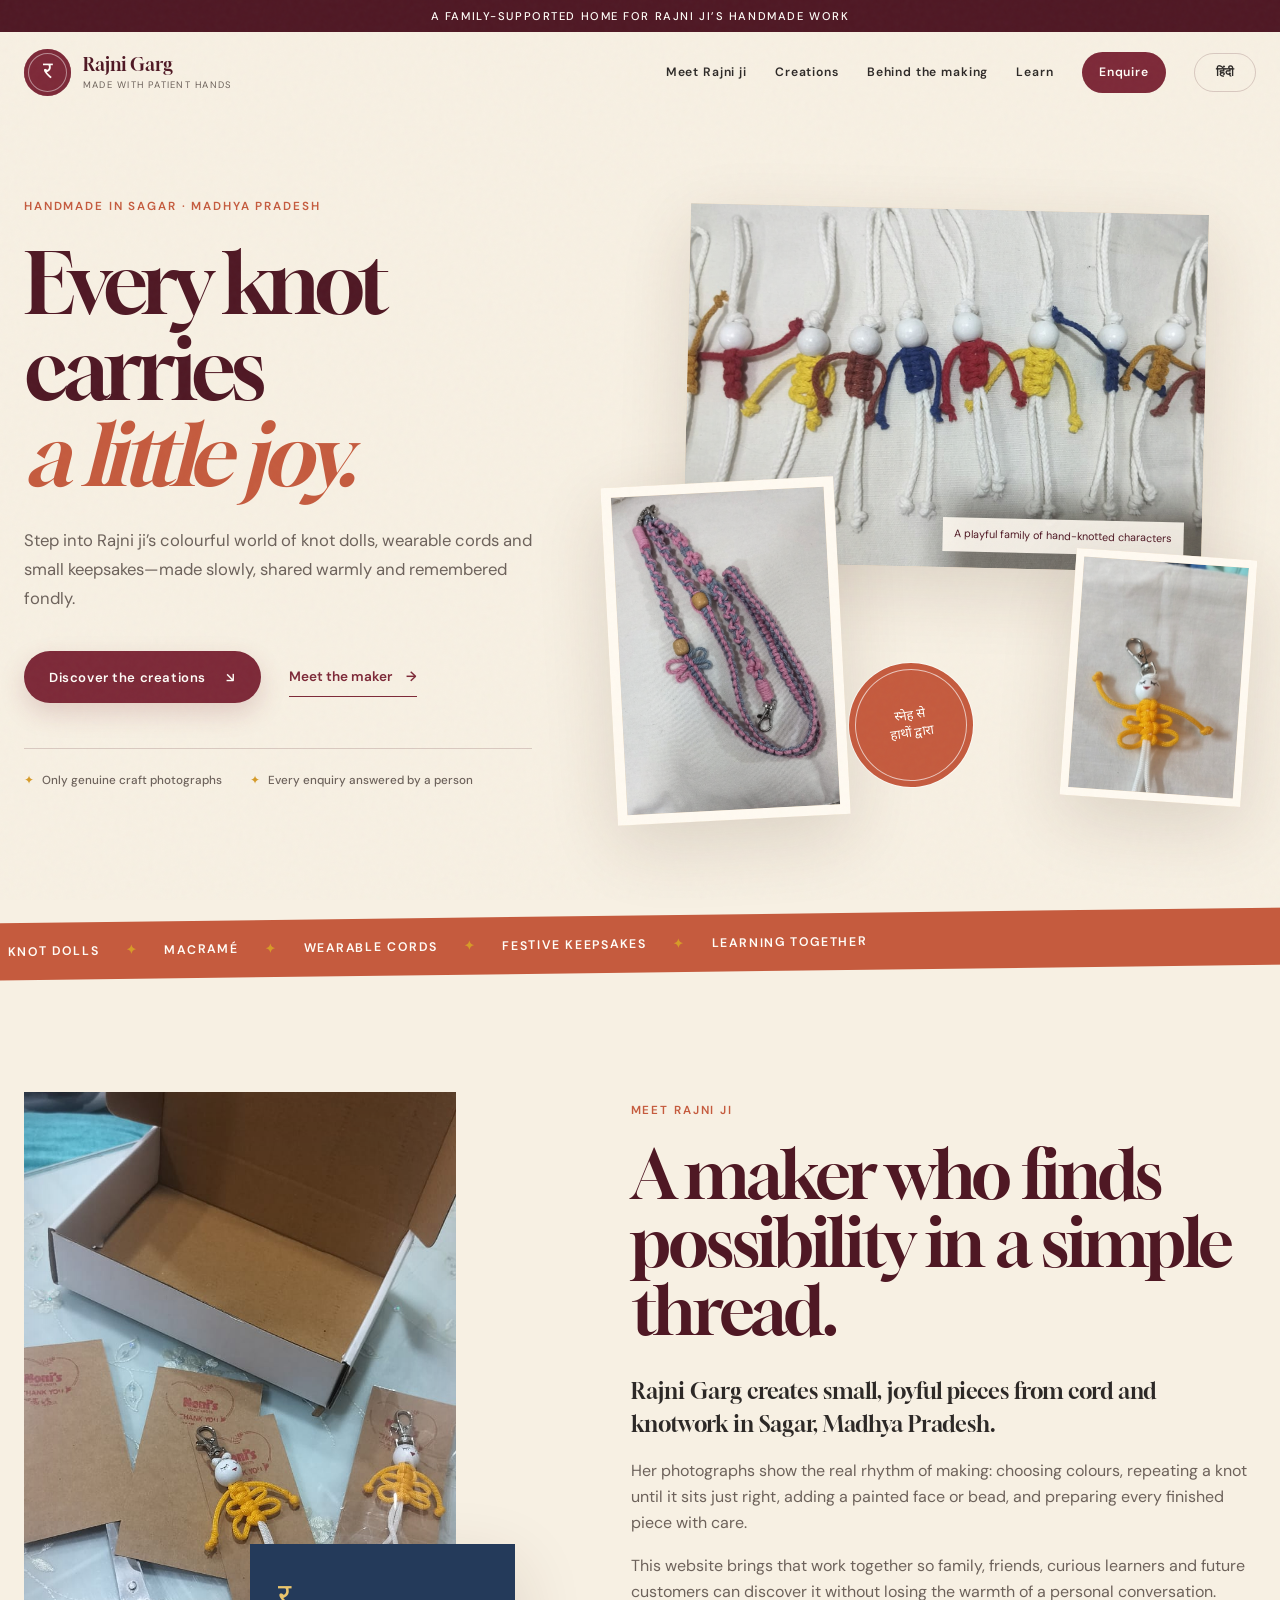
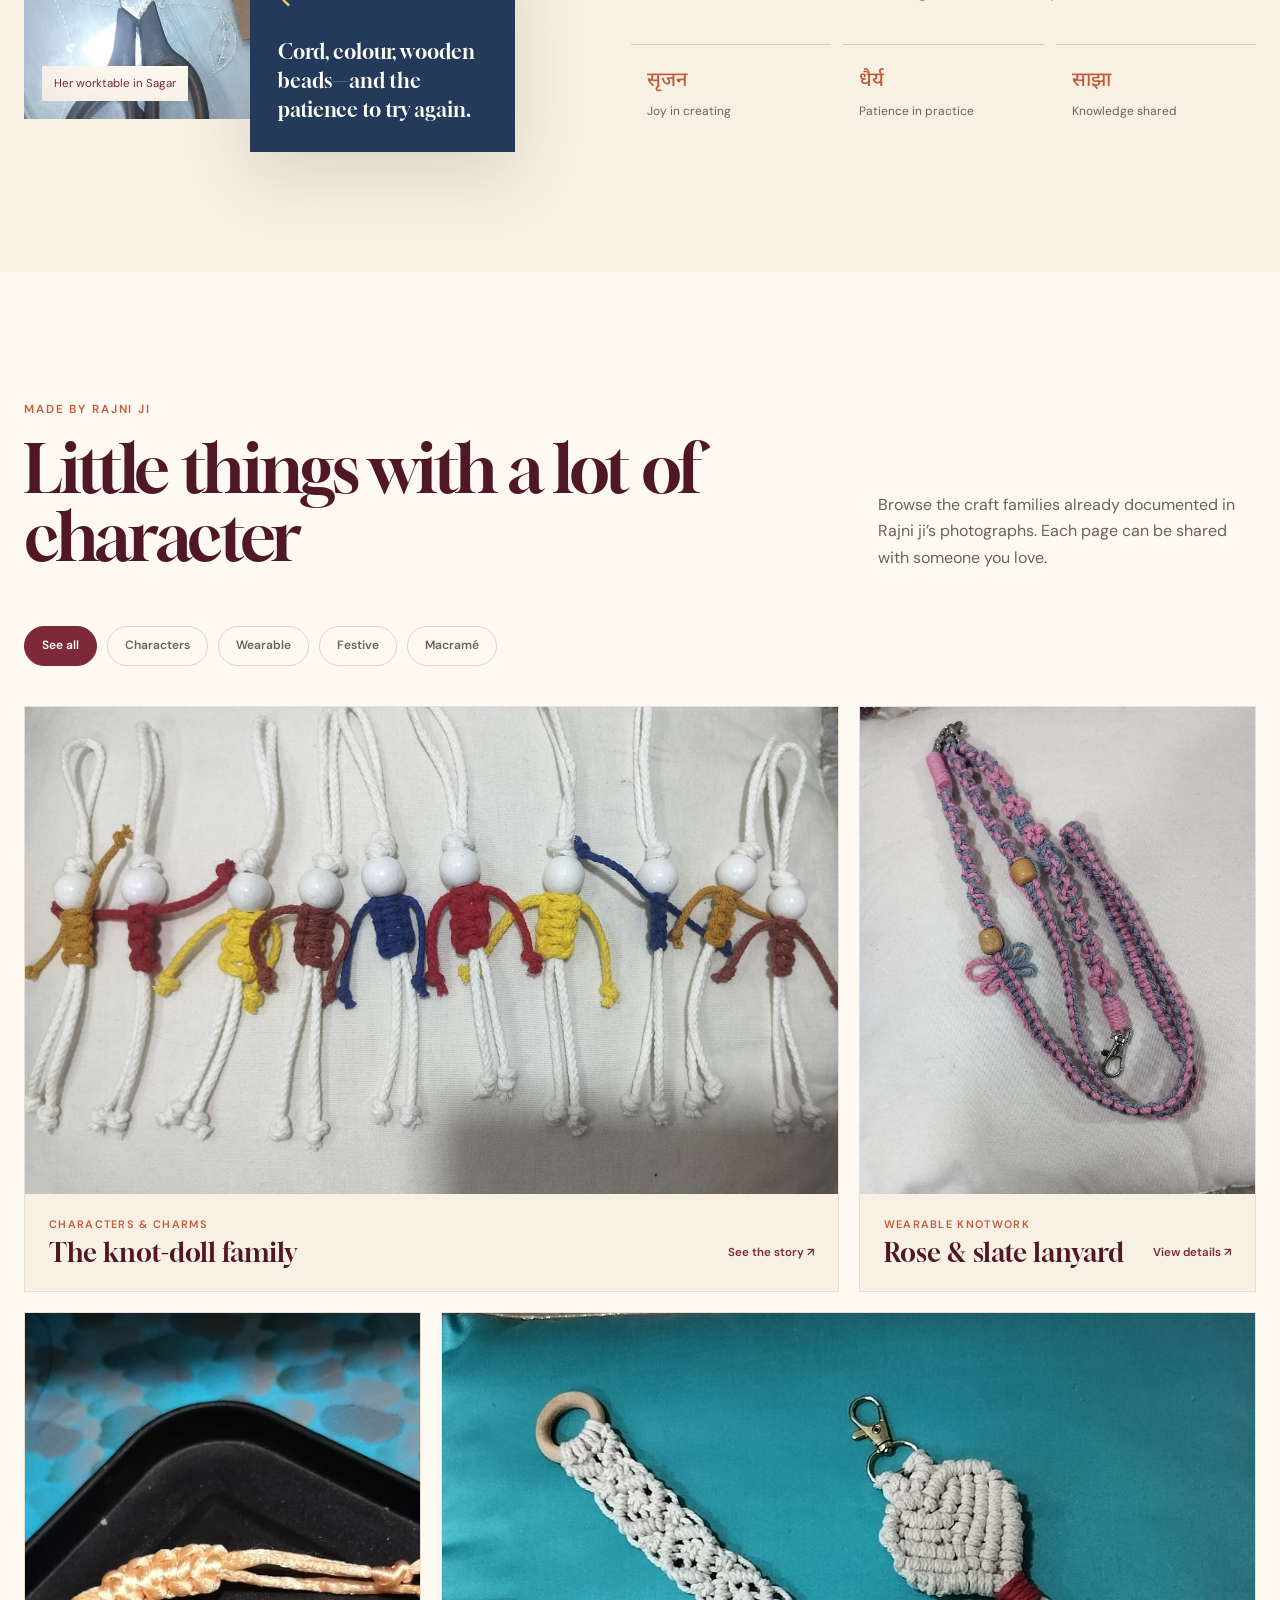
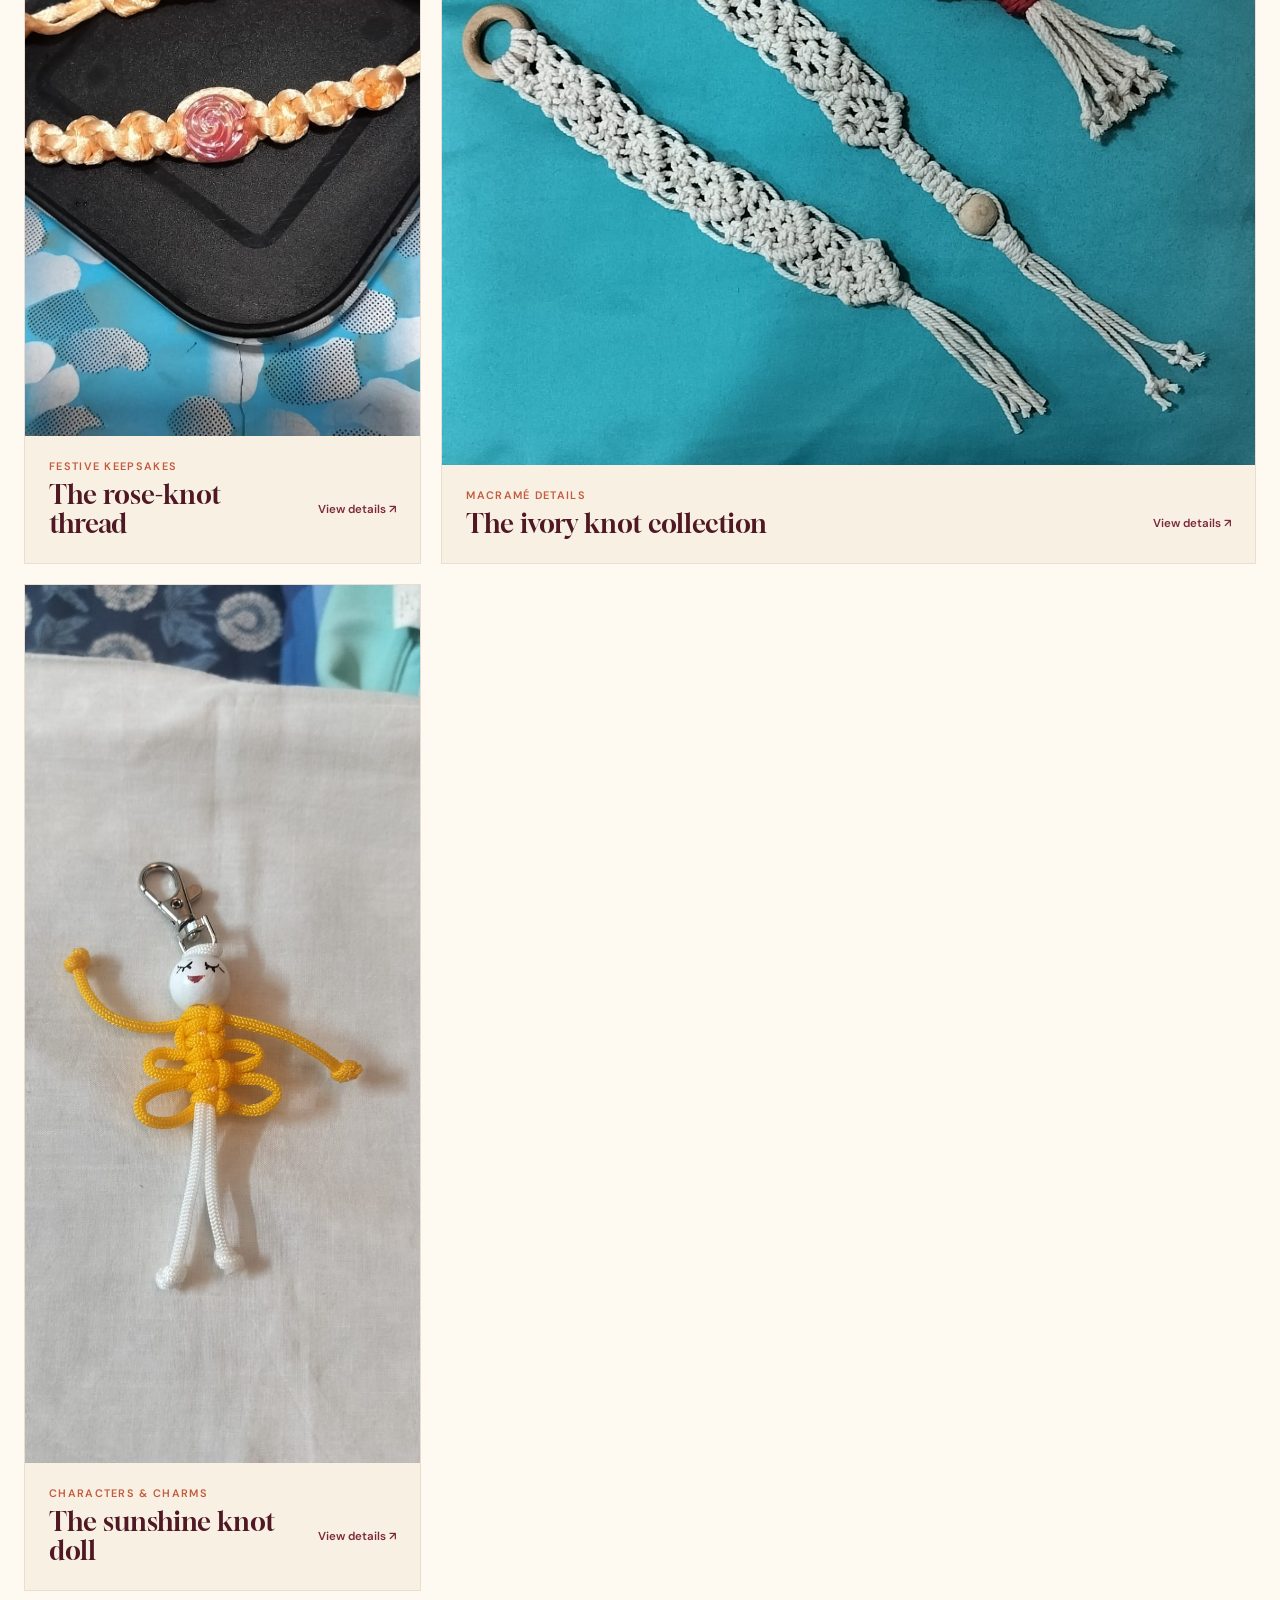
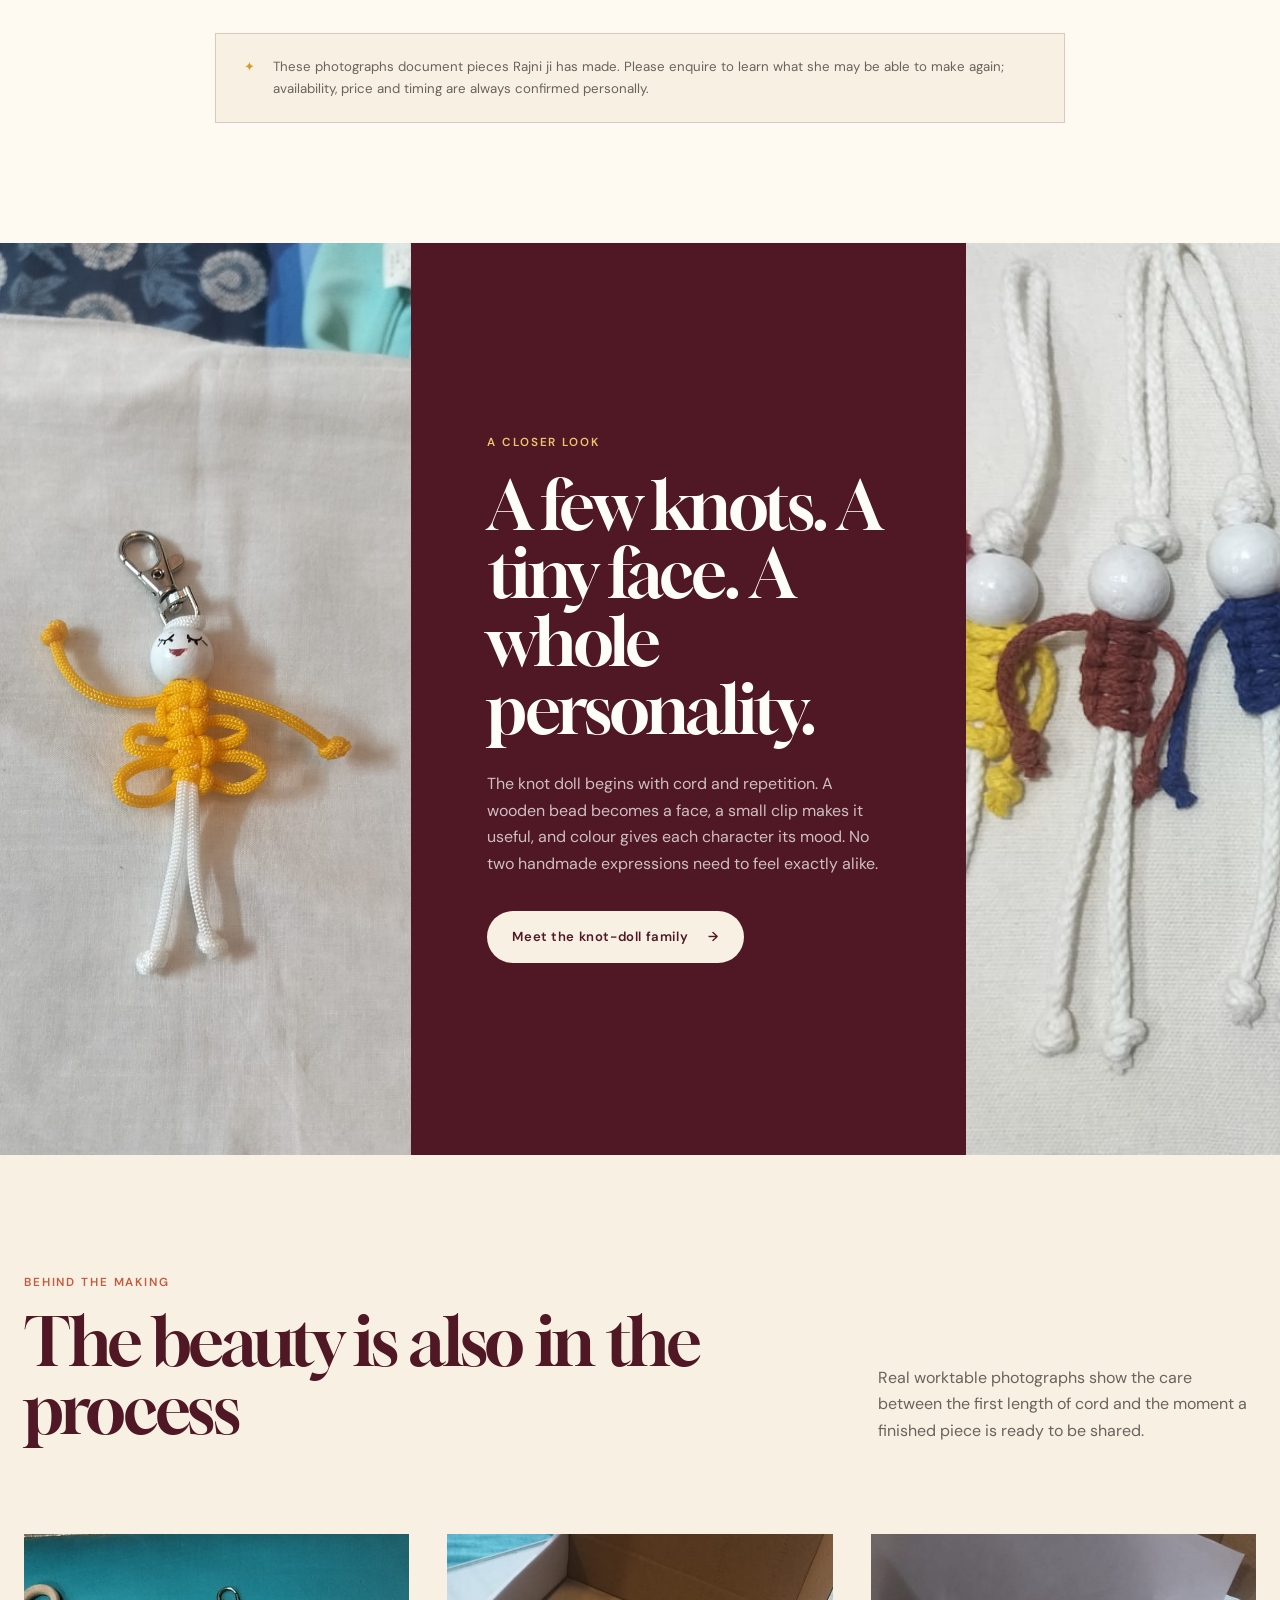
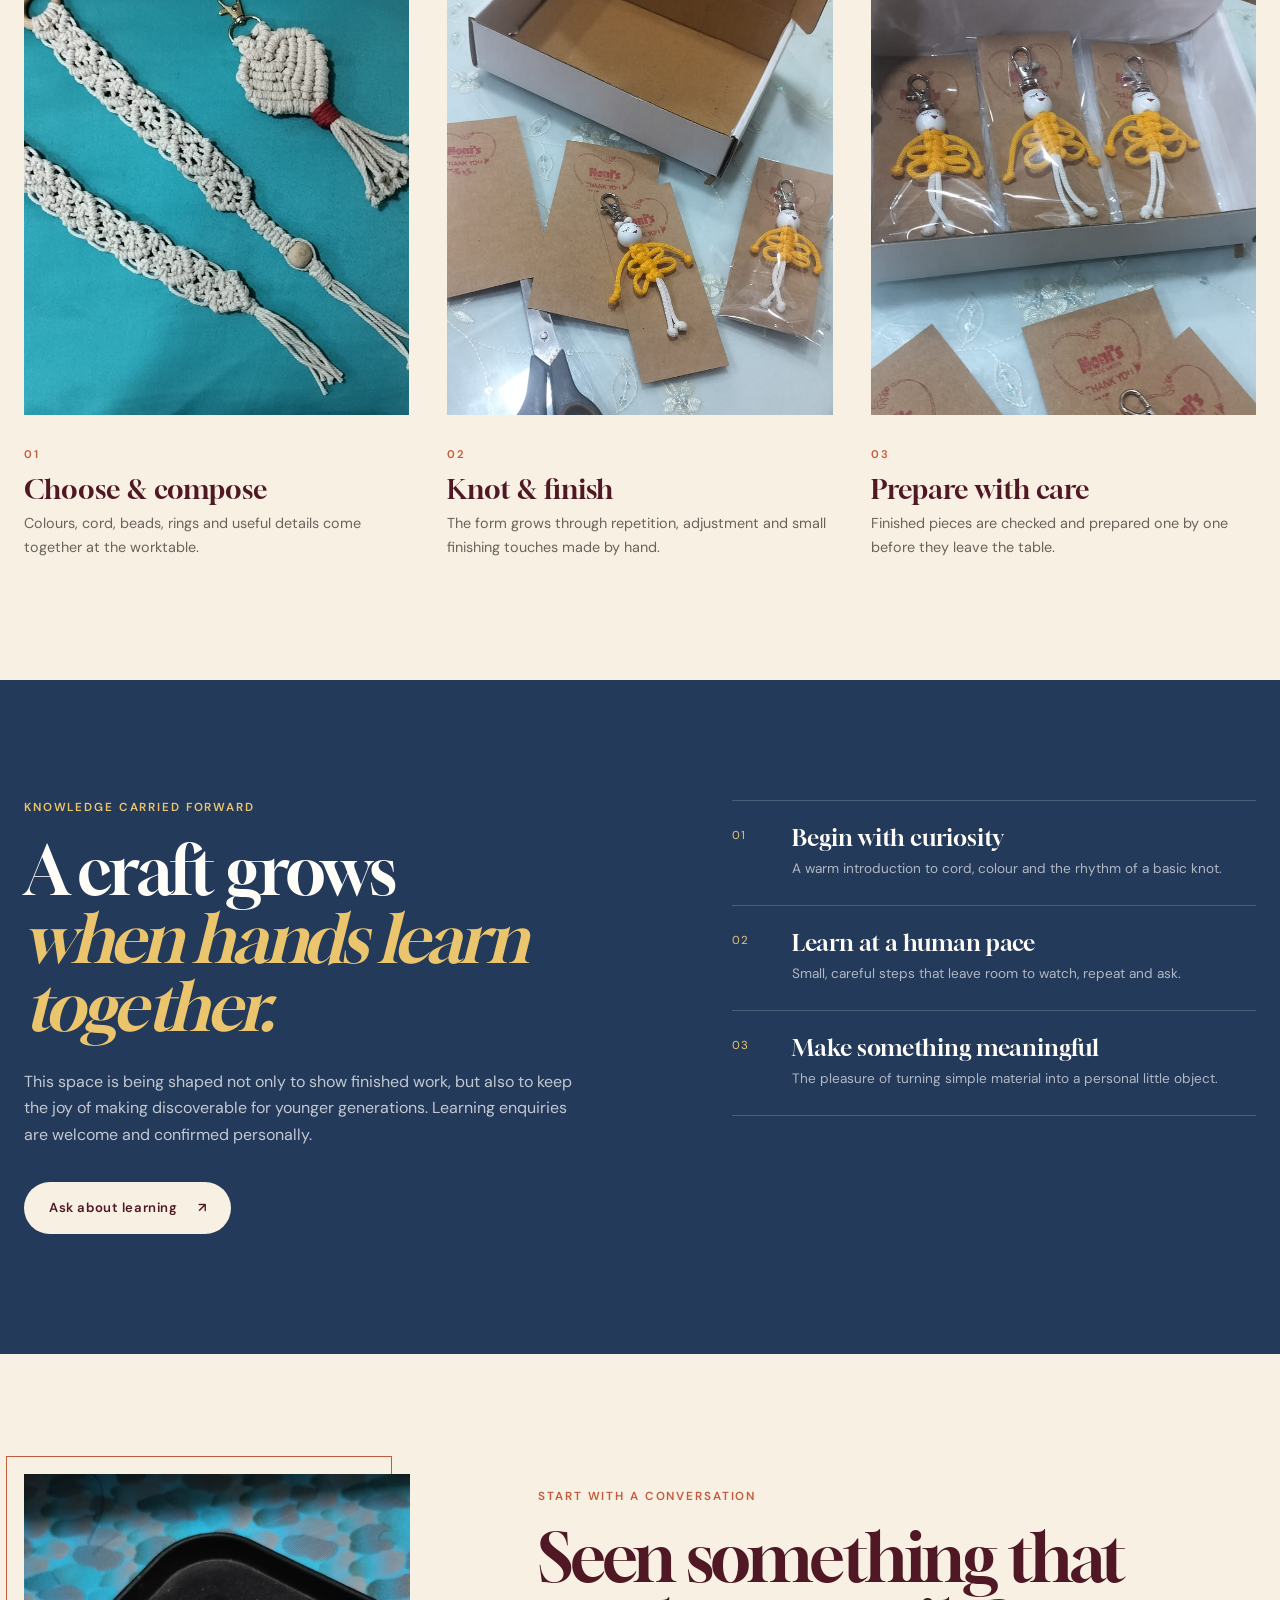
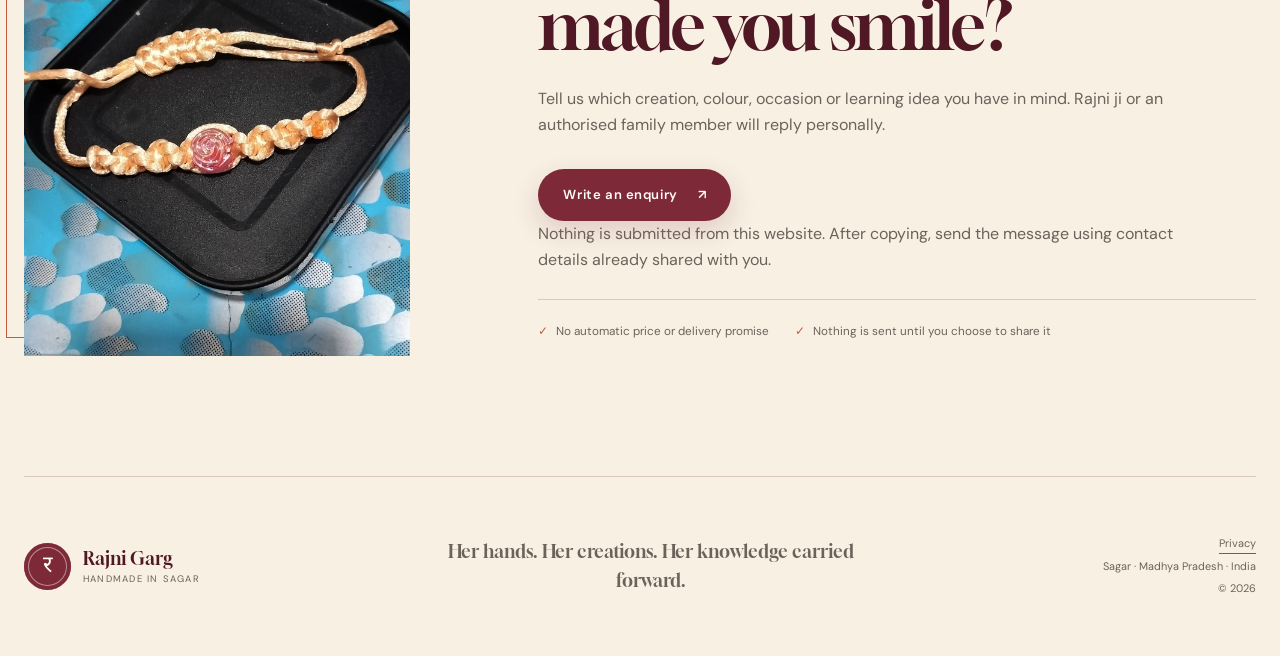
==== commit b32603f1: "Improve honest enquiry and bilingual accessibility" ====
--- a/index.html
+++ b/index.html
@@ -12,6 +12,7 @@
   <meta property="og:url" content="https://rajni-garg-crafts.akanshagnikki.chatgpt.site/">
   <meta name="twitter:card" content="summary_large_image">
   <link rel="canonical" href="https://rajni-garg-crafts.akanshagnikki.chatgpt.site/">
+  <link rel="icon" href="favicon.svg" type="image/svg+xml">
   <title>Rajni Garg — Handmade with patience in Sagar</title>
   <link rel="preconnect" href="https://fonts.googleapis.com">
   <link rel="preconnect" href="https://fonts.gstatic.com" crossorigin>
@@ -24,7 +25,7 @@
   </script>
 </head>
 <body>
-  <a class="skip-link" href="#main">Skip to content</a>
+  <a class="skip-link" href="#main" data-i18n="skip">Skip to content</a>
   <div class="paper-noise" aria-hidden="true"></div>
 
   <div class="welcome-line">
@@ -32,22 +33,22 @@
   </div>
 
   <header class="site-header" data-header>
-    <a class="brand" href="#home" aria-label="Rajni Garg home">
+    <a class="brand" href="#home" aria-label="Rajni Garg home" data-i18n-aria="brandHome">
       <span class="brand-seal" aria-hidden="true">र</span>
       <span class="brand-copy"><strong>Rajni Garg</strong><small data-i18n="brandTag">Made with patient hands</small></span>
     </a>
 
     <button class="menu-toggle" type="button" aria-expanded="false" aria-controls="site-nav" data-menu>
-      <span></span><span></span><span></span><span class="sr-only">Open menu</span>
+      <span></span><span></span><span></span><span class="sr-only" data-menu-label data-i18n="menuOpen">Open menu</span>
     </button>
 
-    <nav id="site-nav" class="site-nav" aria-label="Primary navigation">
+    <nav id="site-nav" class="site-nav" aria-label="Primary navigation" data-i18n-aria="primaryNav">
       <a href="#rajni" data-i18n="navRajni">Meet Rajni ji</a>
       <a href="#creations" data-i18n="navCreations">Creations</a>
       <a href="#making" data-i18n="navMaking">Behind the making</a>
       <a href="#learn" data-i18n="navLearn">Learn</a>
       <a class="nav-enquire" href="#enquire" data-i18n="navEnquire">Enquire</a>
-      <button class="language-toggle" type="button" data-language aria-label="Switch language"><span data-lang-label>हिंदी</span></button>
+      <button class="language-toggle" type="button" data-language aria-label="Switch language" data-i18n-aria="switchLanguage"><span data-lang-label>हिंदी</span></button>
     </nav>
   </header>
 
@@ -70,9 +71,9 @@
         </div>
       </div>
 
-      <div class="hero-collage reveal" aria-label="A selection of Rajni ji’s handmade work">
+      <div class="hero-collage reveal" aria-label="A selection of Rajni ji’s handmade work" data-i18n-aria="heroGallery">
         <figure class="hero-photo hero-photo-main">
-          <img src="assets/knot-doll-family.jpg" alt="A colourful family of handmade knot dolls" width="1600" height="837">
+          <img src="assets/knot-doll-family.jpg" alt="A colourful family of handmade knot dolls" width="1600" height="837" fetchpriority="high">
           <figcaption data-i18n="heroCaption">A playful family of hand-knotted characters</figcaption>
         </figure>
         <figure class="hero-photo hero-photo-tall">
@@ -85,7 +86,7 @@
       </div>
     </section>
 
-    <section class="craft-ribbon" aria-label="Craft families">
+    <section class="craft-ribbon" aria-label="Craft families" data-i18n-aria="craftFamilies">
       <div>
         <span data-i18n="ribbonOne">Knot dolls</span><i>✦</i>
         <span data-i18n="ribbonTwo">Macramé</span><i>✦</i>
@@ -124,45 +125,46 @@
         <p data-i18n="creationsIntro">Browse the craft families already documented in Rajni ji’s photographs. Each page can be shared with someone you love.</p>
       </header>
 
-      <div class="category-tabs reveal" role="group" aria-label="Filter creations">
-        <button class="category-tab is-active" type="button" data-filter="all" data-i18n="filterAll">See all</button>
-        <button class="category-tab" type="button" data-filter="characters" data-i18n="filterCharacters">Characters</button>
-        <button class="category-tab" type="button" data-filter="wearable" data-i18n="filterWearable">Wearable</button>
-        <button class="category-tab" type="button" data-filter="festive" data-i18n="filterFestive">Festive</button>
-        <button class="category-tab" type="button" data-filter="home" data-i18n="filterHome">Macramé</button>
-      </div>
+      <div class="category-tabs reveal" role="group" aria-label="Filter creations" data-i18n-aria="filterCreations">
+        <button class="category-tab is-active" type="button" data-filter="all" data-i18n="filterAll" aria-pressed="true">See all</button>
+        <button class="category-tab" type="button" aria-pressed="false" data-filter="characters" data-i18n="filterCharacters">Characters</button>
+        <button class="category-tab" type="button" aria-pressed="false" data-filter="wearable" data-i18n="filterWearable">Wearable</button>
+        <button class="category-tab" type="button" aria-pressed="false" data-filter="festive" data-i18n="filterFestive">Festive</button>
+        <button class="category-tab" type="button" aria-pressed="false" data-filter="home" data-i18n="filterHome">Macramé</button>
+      </div>
+      <p class="sr-only" data-filter-status role="status" aria-live="polite"></p>
 
       <div class="creation-grid">
         <article class="creation-card creation-card-large reveal" data-category="characters">
-          <a href="creation.html?piece=knot-dolls">
+          <a href="creations/knot-doll-family/">
             <figure><img src="assets/knot-doll-family.jpg" alt="Handmade knot dolls in mustard, red, blue and yellow" loading="lazy" width="1600" height="837"></figure>
             <div><p data-i18n="familyCharacters">Characters & charms</p><h3 data-i18n="creationOne">The knot-doll family</h3><span><span data-i18n="viewStory">See the story</span> ↗</span></div>
           </a>
         </article>
 
         <article class="creation-card creation-card-tall reveal" data-category="wearable">
-          <a href="creation.html?piece=rose-lanyard">
+          <a href="creations/rose-slate-lanyard/">
             <figure><img src="assets/rose-slate-lanyard.jpg" alt="Rose and slate hand-knotted lanyard with wooden beads" loading="lazy" width="1298" height="1600"></figure>
             <div><p data-i18n="familyWearable">Wearable knotwork</p><h3 data-i18n="creationTwo">Rose & slate lanyard</h3><span><span data-i18n="viewDetails">View details</span> ↗</span></div>
           </a>
         </article>
 
         <article class="creation-card reveal" data-category="festive">
-          <a href="creation.html?piece=rose-thread">
+          <a href="creations/rose-knot-thread/">
             <figure><img src="assets/rose-knot-thread.jpg" alt="Peach knotwork thread with a rose bead" loading="lazy" width="1283" height="1600"></figure>
             <div><p data-i18n="familyFestive">Festive keepsakes</p><h3 data-i18n="creationThree">The rose-knot thread</h3><span><span data-i18n="viewDetails">View details</span> ↗</span></div>
           </a>
         </article>
 
         <article class="creation-card creation-card-wide reveal" data-category="home">
-          <a href="creation.html?piece=white-macrame">
+          <a href="creations/ivory-knot-collection/">
             <figure><img src="assets/white-macrame-set.jpg" alt="White macramé straps and a tasselled charm" loading="lazy" width="1600" height="1480"></figure>
             <div><p data-i18n="familyMacrame">Macramé details</p><h3 data-i18n="creationFour">The ivory knot collection</h3><span><span data-i18n="viewDetails">View details</span> ↗</span></div>
           </a>
         </article>
 
         <article class="creation-card creation-card-tall reveal" data-category="characters">
-          <a href="creation.html?piece=yellow-doll">
+          <a href="creations/sunshine-knot-doll/">
             <figure><img src="assets/yellow-knot-doll.jpg" alt="Yellow hand-knotted doll keychain" loading="lazy" width="720" height="1600"></figure>
             <div><p data-i18n="familyCharacters">Characters & charms</p><h3 data-i18n="creationFive">The sunshine knot doll</h3><span><span data-i18n="viewDetails">View details</span> ↗</span></div>
           </a>
@@ -181,7 +183,7 @@
         <p class="eyebrow" data-i18n="featureEyebrow">A closer look</p>
         <h2 data-i18n="featureTitle">A few knots. A tiny face. A whole personality.</h2>
         <p data-i18n="featureBody">The knot doll begins with cord and repetition. A wooden bead becomes a face, a small clip makes it useful, and colour gives each character its mood. No two handmade expressions need to feel exactly alike.</p>
-        <a class="button button-cream" href="creation.html?piece=knot-dolls"><span data-i18n="featureCta">Meet the knot-doll family</span><span aria-hidden="true">→</span></a>
+        <a class="button button-cream" href="creations/knot-doll-family/"><span data-i18n="featureCta">Meet the knot-doll family</span><span aria-hidden="true">→</span></a>
       </div>
       <div class="feature-family reveal"><img src="assets/knot-doll-family.jpg" alt="A row of handmade knot dolls in different colours" loading="lazy" width="1600" height="837"></div>
     </section>
@@ -213,7 +215,7 @@
         <p class="eyebrow" data-i18n="learnEyebrow">Knowledge carried forward</p>
         <h2><span data-i18n="learnTitleOne">A craft grows</span><em data-i18n="learnTitleTwo">when hands learn together.</em></h2>
         <p data-i18n="learnBody">This space is being shaped not only to show finished work, but also to keep the joy of making discoverable for younger generations. Learning enquiries are welcome and confirmed personally.</p>
-        <button class="button button-cream" type="button" data-open-enquiry data-intent="learning"><span data-i18n="learnCta">Ask about learning</span><span aria-hidden="true">↗</span></button>
+        <button class="button button-cream" type="button" data-open-enquiry data-intent="learning"><span data-i18n="learnCta">Register interest in learning</span><span aria-hidden="true">↗</span></button>
       </div>
       <div class="learn-promises reveal">
         <article><span>01</span><div><h3 data-i18n="learnOneTitle">Begin with curiosity</h3><p data-i18n="learnOneBody">A warm introduction to cord, colour and the rhythm of a basic knot.</p></div></article>
@@ -230,7 +232,8 @@
         <p class="eyebrow" data-i18n="enquireEyebrow">Start with a conversation</p>
         <h2 data-i18n="enquireTitle">Seen something that made you smile?</h2>
         <p data-i18n="enquireBody">Tell us which creation, colour, occasion or learning idea you have in mind. Rajni ji or an authorised family member will reply personally.</p>
-        <button class="button button-primary" type="button" data-open-enquiry><span data-i18n="enquireCta">Write an enquiry</span><span aria-hidden="true">↗</span></button>
+        <button class="button button-primary" type="button" data-open-enquiry><span data-i18n="enquireCta">Prepare a message for Rajni ji</span><span aria-hidden="true">↗</span></button>
+        <p class="send-note" data-i18n="sendNote">Nothing is submitted from this website. After copying, send the message using contact details already shared with you.</p>
         <ul>
           <li><span aria-hidden="true">✓</span><span data-i18n="enquireTrustOne">No automatic price or delivery promise</span></li>
           <li><span aria-hidden="true">✓</span><span data-i18n="enquireTrustTwo">Nothing is sent until you choose to share it</span></li>
@@ -250,7 +253,7 @@
   </footer>
 
   <dialog class="enquiry-dialog" data-enquiry-dialog aria-labelledby="enquiry-title">
-    <button class="dialog-close" type="button" data-enquiry-close aria-label="Close">×</button>
+    <button class="dialog-close" type="button" data-enquiry-close aria-label="Close" data-i18n-aria="closeDialog">×</button>
     <div class="dialog-heading">
       <p class="eyebrow" data-i18n="formEyebrow">A thoughtful beginning</p>
       <h2 id="enquiry-title" data-i18n="formTitle">What would you like to ask Rajni ji?</h2>
@@ -268,7 +271,7 @@
           <option value="Sharing appreciation" data-i18n="optionAppreciation">Sharing appreciation</option>
         </select>
       </label>
-      <label class="full"><span data-i18n="formMessage">Tell us a little more</span><textarea name="message" rows="5" required placeholder="Creation, colours, occasion, quantity or what you hope to learn"></textarea></label>
+      <label class="full"><span data-i18n="formMessage">Tell us a little more</span><textarea name="message" rows="5" required data-i18n-placeholder="messagePlaceholder" placeholder="What would you like Rajni ji to know?"></textarea></label>
       <label class="consent full"><input type="checkbox" required><span data-i18n="formConsent">I understand that Rajni ji or her family will confirm what is possible, along with price and timing.</span></label>
       <div class="form-actions full">
         <button class="button button-primary" type="submit"><span data-i18n="formCopy">Copy enquiry</span><span aria-hidden="true">⧉</span></button>
@@ -280,7 +283,7 @@
   </dialog>
 
   <dialog class="notice-dialog" data-notice-dialog aria-labelledby="notice-title">
-    <button class="dialog-close" type="button" data-notice-close aria-label="Close">×</button>
+    <button class="dialog-close" type="button" data-notice-close aria-label="Close" data-i18n-aria="closeDialog">×</button>
     <div data-notice-content></div>
   </dialog>
 </body>
--- a/styles.css
+++ b/styles.css
@@ -1,444 +1,319 @@
 :root {
-  --ivory: #f3eee3;
-  --paper: #fbf8f1;
-  --ink: #27251f;
-  --muted: #716b61;
-  --maroon: #6f2434;
-  --terracotta: #a64b35;
-  --gold: #c49a45;
-  --indigo: #263b63;
-  --sage: #6f7d63;
-  --line: rgba(39, 37, 31, .17);
+  --ivory: #f7f0e3;
+  --paper: #fffaf1;
+  --sand: #e9d7bd;
+  --terracotta: #c55b3e;
+  --maroon: #7d2938;
+  --maroon-dark: #4f1824;
+  --mustard: #d69b29;
+  --indigo: #243a5a;
+  --ink: #2d2927;
+  --muted: #6d625b;
+  --white: #fffdf8;
+  --line: rgba(79, 24, 36, .18);
   --serif: "Gloock", Georgia, serif;
-  --sans: "DM Sans", system-ui, sans-serif;
-  --dev: "Noto Sans Devanagari", var(--sans);
+  --sans: "DM Sans", Arial, sans-serif;
+  --devanagari: "Noto Sans Devanagari", "Nirmala UI", sans-serif;
+  --page: min(1240px, calc(100vw - 48px));
+  --shadow: 0 22px 70px rgba(66, 34, 22, .14);
 }
 
 * { box-sizing: border-box; }
-html { scroll-behavior: smooth; }
-body {
-  margin: 0;
-  background: var(--ivory);
-  color: var(--ink);
-  font-family: var(--sans);
-  font-size: 16px;
-  line-height: 1.6;
-  overflow-x: hidden;
-}
-body[data-lang="hi"] { font-family: var(--dev); }
+html { scroll-behavior: smooth; background: var(--ivory); }
+body { margin: 0; color: var(--ink); background: var(--ivory); font-family: var(--sans); font-size: 16px; line-height: 1.65; overflow-x: hidden; }
+body[data-lang="hi"] { font-family: var(--devanagari); }
 body.modal-open { overflow: hidden; }
 button, input, select, textarea { font: inherit; }
+button, a { -webkit-tap-highlight-color: transparent; }
+a { color: inherit; text-decoration: none; }
+img { display: block; width: 100%; height: auto; }
+figure, p, h1, h2, h3 { margin: 0; }
 button { color: inherit; }
-a { color: inherit; text-decoration: none; }
-img { display: block; max-width: 100%; }
-
-.sr-only { position: absolute; width: 1px; height: 1px; padding: 0; margin: -1px; overflow: hidden; clip: rect(0,0,0,0); white-space: nowrap; border: 0; }
-.skip-link { position: fixed; top: -100px; left: 1rem; z-index: 999; background: var(--ink); color: #fff; padding: .7rem 1rem; }
-.skip-link:focus { top: 1rem; }
-.grain { position: fixed; inset: 0; z-index: 50; pointer-events: none; opacity: .045; background-image: url("data:image/svg+xml,%3Csvg viewBox='0 0 180 180' xmlns='http://www.w3.org/2000/svg'%3E%3Cfilter id='n'%3E%3CfeTurbulence type='fractalNoise' baseFrequency='.8' numOctaves='3' stitchTiles='stitch'/%3E%3C/filter%3E%3Crect width='100%25' height='100%25' filter='url(%23n)' opacity='.7'/%3E%3C/svg%3E"); }
+::selection { color: var(--white); background: var(--terracotta); }
+:focus-visible { outline: 3px solid var(--mustard); outline-offset: 4px; }
+
+.paper-noise {
+  position: fixed; inset: 0; pointer-events: none; z-index: 30; opacity: .035;
+  background-image: url("data:image/svg+xml,%3Csvg viewBox='0 0 180 180' xmlns='http://www.w3.org/2000/svg'%3E%3Cfilter id='n'%3E%3CfeTurbulence type='fractalNoise' baseFrequency='.9' numOctaves='3' stitchTiles='stitch'/%3E%3C/filter%3E%3Crect width='100%25' height='100%25' filter='url(%23n)' opacity='.8'/%3E%3C/svg%3E");
+}
+.sr-only { position: absolute; width: 1px; height: 1px; padding: 0; margin: -1px; overflow: hidden; clip: rect(0, 0, 0, 0); white-space: nowrap; border: 0; }
+.skip-link { position: fixed; top: 10px; left: 10px; z-index: 100; padding: 10px 16px; color: var(--white); background: var(--maroon); transform: translateY(-150%); }
+.skip-link:focus { transform: translateY(0); }
+.section-pad { width: var(--page); margin-inline: auto; padding-block: 120px; }
+.eyebrow { color: var(--terracotta); font-size: .73rem; font-weight: 600; letter-spacing: .16em; line-height: 1.3; text-transform: uppercase; }
+body[data-lang="hi"] .eyebrow { letter-spacing: .06em; }
+h1, h2, h3 { font-family: var(--serif); font-weight: 400; line-height: 1.02; }
+body[data-lang="hi"] h1, body[data-lang="hi"] h2, body[data-lang="hi"] h3 { font-family: var(--devanagari); font-weight: 500; }
+h2 { color: var(--maroon-dark); font-size: clamp(2.5rem, 5.2vw, 5rem); letter-spacing: -.035em; }
+.welcome-line { min-height: 32px; display: grid; place-items: center; padding: 6px 20px; color: var(--white); background: var(--maroon-dark); font-size: .7rem; font-weight: 500; letter-spacing: .14em; text-align: center; text-transform: uppercase; }
+body[data-lang="hi"] .welcome-line { letter-spacing: .04em; }
 
 .site-header {
-  position: fixed;
-  inset: 0 0 auto;
-  z-index: 40;
-  display: flex;
-  align-items: center;
-  justify-content: space-between;
-  min-height: 88px;
-  padding: 0 4.5vw;
-  transition: background .35s, border-color .35s, min-height .35s;
-  border-bottom: 1px solid transparent;
-}
-.site-header.is-scrolled { min-height: 70px; background: rgba(243, 238, 227, .94); backdrop-filter: blur(14px); border-color: var(--line); }
-.brand { display: inline-flex; align-items: center; gap: .75rem; }
-.brand-mark { display: grid; place-items: center; width: 2.45rem; height: 2.45rem; border: 1px solid var(--maroon); border-radius: 50%; color: var(--maroon); font-family: var(--dev); font-size: 1.25rem; }
-.brand strong, .brand small { display: block; }
-.brand strong { font-family: var(--serif); font-size: 1.08rem; font-weight: 400; letter-spacing: .03em; }
-.brand small { color: var(--muted); font-size: .67rem; letter-spacing: .13em; text-transform: uppercase; }
-.site-nav { display: flex; align-items: center; gap: clamp(1.2rem, 2.5vw, 2.5rem); font-size: .8rem; font-weight: 600; letter-spacing: .08em; text-transform: uppercase; }
-.site-nav a { position: relative; padding-block: .5rem; }
-.site-nav a::after { content: ""; position: absolute; left: 0; right: 100%; bottom: 2px; height: 1px; background: var(--maroon); transition: right .25s; }
-.site-nav a:hover::after, .site-nav a:focus-visible::after { right: 0; }
-.lang-toggle { min-width: 4.2rem; border: 1px solid var(--line); border-radius: 99px; background: rgba(255,255,255,.35); padding: .55rem .8rem; cursor: pointer; }
-.menu-toggle { display: none; border: 0; background: transparent; padding: .5rem; }
-
-.hero { min-height: 100svh; display: grid; grid-template-columns: minmax(0, .93fr) minmax(360px, .77fr); gap: 5vw; align-items: center; padding: 9.5rem 7vw 4rem 9vw; position: relative; isolation: isolate; }
-.hero::before { content: ""; position: absolute; inset: 0 51% 0 0; background: radial-gradient(circle at 10% 20%, rgba(196,154,69,.15), transparent 34%), linear-gradient(135deg, #f8f3e8, #eee5d6); z-index: -1; }
-.hero::after { content: "हस्तकला"; position: absolute; left: 2vw; bottom: 2vh; color: rgba(111,36,52,.055); font-family: var(--dev); font-size: clamp(5rem, 13vw, 12rem); line-height: 1; z-index: -1; }
-.eyebrow { margin: 0 0 1.5rem; color: var(--maroon); font-size: .72rem; font-weight: 600; letter-spacing: .19em; text-transform: uppercase; }
-.hero h1 { max-width: 760px; margin: 0; font-family: var(--serif); font-size: clamp(4.25rem, 8.1vw, 8.7rem); font-weight: 400; line-height: .88; letter-spacing: -.055em; }
+  position: sticky; top: 0; z-index: 20; width: 100%; min-height: 82px; display: flex; align-items: center; justify-content: space-between; gap: 30px;
+  padding: 14px max(24px, calc((100vw - 1240px) / 2)); border-bottom: 1px solid transparent; transition: background .3s, border-color .3s, box-shadow .3s;
+}
+.site-header.is-scrolled { background: rgba(247, 240, 227, .94); border-color: var(--line); box-shadow: 0 8px 30px rgba(79, 24, 36, .06); backdrop-filter: blur(14px); }
+.brand { display: inline-flex; align-items: center; gap: 12px; flex-shrink: 0; }
+.brand-seal { width: 47px; aspect-ratio: 1; display: grid; place-items: center; color: var(--white); background: var(--maroon); border-radius: 50%; font-family: var(--devanagari); font-size: 1.45rem; box-shadow: inset 0 0 0 4px var(--maroon), inset 0 0 0 5px rgba(255,255,255,.45); }
+.brand-copy { display: flex; flex-direction: column; line-height: 1.1; }
+.brand-copy strong { color: var(--maroon-dark); font-family: var(--serif); font-size: 1.15rem; font-weight: 400; }
+.brand-copy small { margin-top: 6px; color: var(--muted); font-size: .59rem; letter-spacing: .13em; text-transform: uppercase; }
+.site-nav { display: flex; align-items: center; gap: clamp(16px, 2.2vw, 34px); font-size: .76rem; font-weight: 600; letter-spacing: .07em; }
+.site-nav a { position: relative; padding-block: 10px; }
+.site-nav a:not(.nav-enquire)::after { position: absolute; right: 0; bottom: 5px; left: 0; height: 1px; content: ""; background: var(--maroon); transform: scaleX(0); transform-origin: right; transition: transform .25s; }
+.site-nav a:hover::after { transform: scaleX(1); transform-origin: left; }
+.nav-enquire { padding: 10px 17px !important; color: var(--white); background: var(--maroon); border-radius: 999px; }
+.language-toggle { min-width: 62px; padding: 8px 12px; border: 1px solid var(--line); border-radius: 99px; background: transparent; cursor: pointer; font-weight: 600; }
+.menu-toggle { display: none; width: 46px; height: 42px; padding: 10px; border: 0; background: transparent; cursor: pointer; }
+.menu-toggle > span:not(.sr-only) { display: block; width: 100%; height: 1.5px; margin: 5px 0; background: var(--maroon); }
+
+.hero { width: var(--page); min-height: calc(100svh - 114px); margin: 0 auto; padding: 56px 0 96px; display: grid; grid-template-columns: .88fr 1.12fr; gap: clamp(44px, 6vw, 96px); align-items: center; }
+.hero-copy { position: relative; z-index: 2; }
+.hero h1 { margin: 25px 0 28px; color: var(--maroon-dark); font-size: clamp(3.7rem, 6.6vw, 7.1rem); letter-spacing: -.05em; }
 .hero h1 span, .hero h1 em { display: block; }
-.hero h1 em { color: var(--maroon); font-weight: 400; padding-left: .55em; }
-.hero-intro { max-width: 590px; margin: 2rem 0 2.2rem; color: #514d45; font-size: clamp(1rem, 1.35vw, 1.25rem); }
-.hero-actions { display: flex; align-items: center; gap: 2rem; }
-.button { display: inline-flex; align-items: center; justify-content: center; gap: 1rem; border: 0; padding: .9rem 1.25rem; cursor: pointer; font-size: .76rem; font-weight: 600; letter-spacing: .08em; text-transform: uppercase; transition: transform .2s, background .2s, color .2s; }
+.hero h1 em { color: var(--terracotta); font-weight: 400; }
+.hero-lead { max-width: 600px; color: var(--muted); font-size: clamp(1.04rem, 1.3vw, 1.25rem); line-height: 1.75; }
+.hero-actions { display: flex; align-items: center; gap: 28px; margin-top: 38px; }
+.button { min-height: 52px; display: inline-flex; align-items: center; justify-content: center; gap: 20px; padding: 13px 24px; border: 1px solid transparent; border-radius: 999px; cursor: pointer; font-size: .82rem; font-weight: 600; letter-spacing: .045em; transition: transform .22s, color .22s, background .22s, box-shadow .22s; }
 .button:hover { transform: translateY(-2px); }
-.button-primary { background: var(--maroon); color: #fff; }
-.button-light { background: var(--paper); color: var(--ink); }
-.text-link { display: inline-flex; align-items: center; gap: 1.5rem; border-bottom: 1px solid var(--ink); padding: .55rem 0; font-size: .77rem; font-weight: 600; letter-spacing: .08em; text-transform: uppercase; }
-.hero-visual { position: relative; justify-self: end; width: min(100%, 580px); }
-.hero-frame { position: relative; aspect-ratio: 4 / 5.4; overflow: hidden; background: #cdbfa9; clip-path: polygon(0 4%, 94% 0, 100% 95%, 5% 100%); }
-.hero-frame::after { content: ""; position: absolute; inset: 0; box-shadow: inset 0 0 0 1px rgba(255,255,255,.3); pointer-events: none; }
-.hero-frame img { width: 100%; height: 100%; object-fit: cover; object-position: 48% 55%; filter: saturate(.88) contrast(.96) sepia(.06); transition: transform 1s cubic-bezier(.2,.75,.2,1); }
-.hero-frame:hover img { transform: scale(1.035); }
-.image-note { position: absolute; left: 1.2rem; bottom: 1.2rem; max-width: 180px; background: rgba(251,248,241,.9); padding: .7rem .8rem; font-size: .65rem; letter-spacing: .08em; text-transform: uppercase; }
-.floating-knot { position: absolute; right: -3.5rem; top: 8%; width: 8rem; color: var(--gold); transform: rotate(12deg); }
-.hero-index { position: absolute; right: 2.2vw; top: 50%; display: flex; flex-direction: column; align-items: center; gap: .7rem; color: var(--muted); font-size: .64rem; letter-spacing: .12em; }
-.hero-index i { display: block; width: 1px; height: 56px; background: var(--line); }
-
-.section-pad { padding: clamp(5rem, 10vw, 10rem) max(5vw, calc((100vw - 1400px)/2)); }
-.manifesto { background: var(--paper); }
-.manifesto-copy { max-width: 1200px; margin: 0; font-family: var(--serif); font-size: clamp(2.1rem, 4.5vw, 5.2rem); line-height: 1.12; letter-spacing: -.03em; }
-.three-values { display: grid; grid-template-columns: repeat(3, 1fr); gap: 4vw; margin-top: clamp(4rem, 7vw, 7rem); border-top: 1px solid var(--line); }
-.three-values article { display: grid; grid-template-columns: auto 1fr; column-gap: 1.2rem; padding-top: 1.6rem; }
-.three-values span { grid-row: 1 / 3; color: var(--terracotta); font-family: var(--serif); }
-.three-values h3 { margin: 0 0 .5rem; font-family: var(--serif); font-size: 1.35rem; font-weight: 400; }
-.three-values p { margin: 0; color: var(--muted); font-size: .9rem; }
-
-.work { background: #e9e0d2; }
-.section-heading { display: grid; grid-template-columns: 1.2fr .7fr; gap: 8vw; align-items: end; }
-.section-heading h2, .story h2, .learn h2, .contact h2 { margin: 0; font-family: var(--serif); font-size: clamp(3rem, 6vw, 6.6rem); font-weight: 400; line-height: .98; letter-spacing: -.04em; }
-.section-heading > p { margin: 0 0 .5rem; color: var(--muted); font-size: 1rem; }
-.filter-row { display: flex; gap: .6rem; flex-wrap: wrap; margin: 3.2rem 0 2rem; }
-.filter { border: 1px solid var(--line); border-radius: 99px; background: transparent; padding: .55rem 1rem; cursor: pointer; color: var(--muted); font-size: .72rem; letter-spacing: .05em; }
-.filter.is-active { background: var(--ink); color: #fff; }
-.gallery { display: grid; grid-template-columns: repeat(12, 1fr); gap: clamp(1rem, 2vw, 2rem); align-items: start; }
-.craft-card { grid-column: span 4; transition: opacity .25s, transform .25s; }
-.craft-card-wide { grid-column: span 5; }
-.craft-card-tall { grid-column: span 3; }
-.craft-card.is-hidden { display: none; }
-.craft-card:nth-child(2) { margin-top: 5rem; }
-.craft-card:nth-child(4) { margin-top: -3rem; }
-.craft-card:nth-child(6) { margin-top: 4rem; }
-.craft-card button { width: 100%; border: 0; background: transparent; padding: 0; text-align: left; cursor: pointer; }
-.craft-card figure { margin: 0; }
-.craft-card img { width: 100%; aspect-ratio: 4 / 5; object-fit: cover; background: #d4c7b5; filter: saturate(.8) contrast(.96); transition: transform .65s cubic-bezier(.2,.75,.2,1), filter .65s; }
-.craft-card-wide img { aspect-ratio: 5 / 3.8; }
-.craft-card button:hover img, .craft-card button:focus-visible img { transform: scale(.985); filter: saturate(1) contrast(1); }
-.craft-card figcaption { display: grid; grid-template-columns: auto 1fr; gap: .15rem 1rem; padding: 1rem 0 1.4rem; border-bottom: 1px solid var(--line); }
-.craft-card figcaption span { grid-row: 1 / 3; color: var(--maroon); font-size: .66rem; letter-spacing: .08em; }
-.craft-card figcaption b { font-family: var(--serif); font-size: 1.15rem; font-weight: 400; }
-.craft-card figcaption small { color: var(--muted); font-size: .72rem; }
-.archive-note { display: flex; align-items: center; gap: 1rem; max-width: 620px; margin: 5rem auto 0; color: var(--muted); text-align: center; font-size: .82rem; }
-.archive-note span:first-child { color: var(--gold); font-size: 1.2rem; }
-
-.story { display: grid; grid-template-columns: .8fr 1.2fr; gap: 8vw; align-items: center; background: var(--indigo); color: #f5efe4; overflow: hidden; }
-.story-art { min-height: 630px; position: relative; display: grid; place-items: center; border: 1px solid rgba(255,255,255,.14); }
-.story-art::before, .story-art::after { content: ""; position: absolute; border: 1px solid rgba(196,154,69,.4); border-radius: 50%; }
-.story-art::before { width: 75%; aspect-ratio: 1; }
-.story-art::after { width: 45%; aspect-ratio: 1; }
-.story-art span { position: relative; z-index: 1; color: #e7cf9c; font-family: var(--dev); font-size: clamp(2.2rem, 4vw, 4.2rem); line-height: 1.3; text-align: center; }
-.thread-line { position: absolute; width: 140%; height: 1px; background: rgba(196,154,69,.5); transform: rotate(-32deg); }
-.story .eyebrow { color: #e7cf9c; }
-.story-copy { max-width: 700px; }
-.story-lead { margin: 2.5rem 0 1.3rem; font-family: var(--serif); font-size: 1.45rem; }
-.story-copy > p:not(.eyebrow):not(.story-lead) { color: rgba(245,239,228,.74); }
-.story blockquote { display: grid; grid-template-columns: auto 1fr; gap: 1rem; margin: 3rem 0 0; padding-top: 2rem; border-top: 1px solid rgba(255,255,255,.2); }
-.story blockquote span { color: var(--gold); font-family: var(--serif); font-size: 4rem; line-height: .8; }
-.story blockquote p { margin: 0; font-family: var(--serif); font-size: 1.25rem; font-style: italic; }
-
-.learn { background: var(--maroon); color: #fff; }
-.learn .eyebrow { color: #e9c98a; }
-.learn-heading { max-width: 900px; }
-.learn h2 em { color: #e9c98a; font-weight: 400; }
-.learn-grid { margin: 4.5rem 0 3rem; border-top: 1px solid rgba(255,255,255,.2); }
-.learn-card { display: grid; grid-template-columns: 70px 1fr auto; gap: 1.5rem; align-items: center; padding: 2rem 0; border-bottom: 1px solid rgba(255,255,255,.2); }
-.learn-card > span { color: #e9c98a; font-family: var(--serif); }
-.learn-card h3 { margin: 0 0 .4rem; font-family: var(--serif); font-size: 1.65rem; font-weight: 400; }
-.learn-card p { max-width: 680px; margin: 0; color: rgba(255,255,255,.68); font-size: .92rem; }
-.learn-card b { font-size: 1.6rem; font-weight: 400; }
-
-.contact { display: grid; grid-template-columns: 1.2fr .55fr; gap: 8vw; align-items: center; background: var(--paper); }
-.contact-copy > p:last-child { max-width: 660px; color: var(--muted); }
-.contact-actions { display: grid; justify-items: center; }
-.circle-cta { width: min(270px, 65vw); aspect-ratio: 1; display: grid; place-content: center; gap: 1rem; border: 1px solid var(--maroon); border-radius: 50%; background: transparent; cursor: pointer; color: var(--maroon); font-family: var(--serif); font-size: 1.4rem; transition: background .3s, color .3s, transform .3s; }
-.circle-cta:hover { background: var(--maroon); color: #fff; transform: rotate(-3deg); }
-.circle-cta b { font-weight: 400; font-size: 1.6rem; }
-.contact-actions p { display: flex; align-items: center; gap: .65rem; color: var(--muted); font-size: .7rem; }
-.contact-actions i { width: .45rem; height: .45rem; border-radius: 50%; background: var(--sage); }
-
-.site-footer { display: grid; grid-template-columns: 1fr 1fr 1fr; gap: 2rem; align-items: end; padding: 3.5rem 5vw; background: #1e1d19; color: #f5efe4; }
-.footer-brand .brand-mark { color: #e9c98a; border-color: #e9c98a; }
-.footer-brand small { color: rgba(255,255,255,.55); }
-.site-footer > p { margin: 0; color: rgba(255,255,255,.55); font-size: .8rem; text-align: center; }
-.site-footer > div { display: flex; justify-content: flex-end; gap: 1.2rem; color: rgba(255,255,255,.55); font-size: .7rem; }
-.site-footer button { border: 0; background: transparent; padding: 0; cursor: pointer; color: inherit; }
-
-dialog { width: min(1040px, calc(100% - 2rem)); max-height: calc(100svh - 2rem); border: 0; padding: 0; color: var(--ink); background: var(--paper); box-shadow: 0 30px 100px rgba(0,0,0,.3); }
-dialog::backdrop { background: rgba(20,19,16,.76); backdrop-filter: blur(5px); }
-.dialog-close { position: absolute; top: .8rem; right: .8rem; z-index: 2; width: 2.6rem; height: 2.6rem; display: grid; place-items: center; border: 1px solid var(--line); border-radius: 50%; background: rgba(251,248,241,.88); cursor: pointer; font-size: 1.4rem; }
-.craft-dialog[open] { display: grid; grid-template-columns: 1fr 1fr; }
-.dialog-image { min-height: 600px; background: #d4c7b5; }
-.dialog-image img { width: 100%; height: 100%; object-fit: cover; }
-.dialog-copy { display: flex; flex-direction: column; justify-content: center; padding: clamp(2rem, 5vw, 5rem); }
-.dialog-copy h2, .enquiry-head h2, .notice-dialog h2 { margin: 0 0 1.5rem; font-family: var(--serif); font-size: clamp(2.4rem, 5vw, 4.4rem); font-weight: 400; line-height: 1; }
-.dialog-copy > p:not(.eyebrow) { color: var(--muted); }
-.dialog-copy dl { margin: 2rem 0; border-block: 1px solid var(--line); }
-.dialog-copy dl div { display: grid; grid-template-columns: 100px 1fr; gap: 1rem; padding: .8rem 0; border-bottom: 1px solid var(--line); }
-.dialog-copy dl div:last-child { border-bottom: 0; }
-.dialog-copy dt { color: var(--muted); font-size: .7rem; text-transform: uppercase; letter-spacing: .08em; }
-.dialog-copy dd { margin: 0; font-size: .8rem; }
-
-.enquiry-dialog { padding: clamp(2rem, 5vw, 5rem); }
-.enquiry-head { max-width: 700px; margin-bottom: 2.5rem; }
-.enquiry-head > p:last-child { color: var(--muted); }
-.enquiry-dialog form { display: grid; grid-template-columns: 1fr 1fr; gap: 1.2rem; }
-.enquiry-dialog label { display: grid; gap: .45rem; color: var(--muted); font-size: .72rem; font-weight: 600; letter-spacing: .05em; }
-.enquiry-dialog input:not([type="checkbox"]), .enquiry-dialog select, .enquiry-dialog textarea { width: 100%; border: 1px solid var(--line); border-radius: 0; background: #fffdf8; padding: .9rem 1rem; color: var(--ink); outline: none; }
-.enquiry-dialog input:focus, .enquiry-dialog select:focus, .enquiry-dialog textarea:focus { border-color: var(--maroon); box-shadow: 0 0 0 2px rgba(111,36,52,.12); }
+.button-primary { color: var(--white); background: var(--maroon); box-shadow: 0 10px 26px rgba(125, 41, 56, .18); }
+.button-primary:hover { background: var(--maroon-dark); box-shadow: 0 14px 32px rgba(125, 41, 56, .24); }
+.button-cream { color: var(--maroon-dark); background: var(--ivory); }
+.button-outline { color: var(--maroon); background: transparent; border-color: var(--maroon); }
+.text-link { display: inline-flex; gap: 14px; align-items: center; padding-block: 8px; border-bottom: 1px solid var(--maroon); color: var(--maroon); font-size: .85rem; font-weight: 600; }
+.hero-trust { display: flex; flex-wrap: wrap; gap: 18px 28px; margin-top: 45px; padding-top: 22px; border-top: 1px solid var(--line); color: var(--muted); font-size: .73rem; }
+.hero-trust span { display: flex; align-items: center; gap: 8px; }
+.hero-trust i { color: var(--mustard); font-style: normal; }
+.hero-trust b { font-weight: 500; }
+.hero-collage { position: relative; min-height: 650px; }
+.hero-photo { position: absolute; overflow: hidden; background: var(--sand); box-shadow: var(--shadow); }
+.hero-photo img { height: 100%; object-fit: cover; transition: transform .8s cubic-bezier(.2,.8,.2,1); }
+.hero-photo:hover img { transform: scale(1.035); }
+.hero-photo-main { top: 6%; right: 8%; width: 80%; height: 55%; transform: rotate(1.3deg); }
+.hero-photo-main img { object-position: center; }
+.hero-photo-main figcaption { position: absolute; right: 18px; bottom: 16px; padding: 8px 12px; color: var(--maroon-dark); background: rgba(255,250,241,.9); font-size: .67rem; }
+.hero-photo-tall { bottom: 0; left: 0; width: 36%; height: 52%; transform: rotate(-3deg); border: 10px solid var(--paper); }
+.hero-photo-tall img { object-position: center; }
+.hero-photo-small { right: 1%; bottom: 3%; width: 28%; height: 38%; transform: rotate(4deg); border: 8px solid var(--paper); }
+.hero-photo-small img { object-position: center 28%; }
+.hero-stamp { position: absolute; left: 38%; bottom: 6%; width: 112px; aspect-ratio: 1; display: grid; place-items: center; z-index: 2; color: var(--white); background: var(--terracotta); border: 1px solid rgba(255,255,255,.65); border-radius: 50%; font-family: var(--devanagari); font-size: .82rem; line-height: 1.35; text-align: center; transform: rotate(-8deg); box-shadow: 0 0 0 6px var(--terracotta), 0 0 0 7px rgba(255,255,255,.5); }
+
+.craft-ribbon { padding: 18px 0; overflow: hidden; color: var(--white); background: var(--terracotta); transform: rotate(-.7deg) scale(1.02); }
+.craft-ribbon > div { width: max-content; display: flex; align-items: center; gap: 26px; padding-inline: 20px; font-size: .76rem; font-weight: 600; letter-spacing: .13em; text-transform: uppercase; animation: ribbon 25s linear infinite alternate; }
+.craft-ribbon i { color: var(--mustard); font-style: normal; }
+@keyframes ribbon { to { transform: translateX(-8%); } }
+
+.meet { display: grid; grid-template-columns: .88fr 1.12fr; gap: clamp(60px, 9vw, 140px); align-items: center; }
+.meet-visual { position: relative; min-height: 660px; }
+.meet-visual figure { position: absolute; inset: 0 12% 5% 0; overflow: hidden; background: var(--sand); }
+.meet-visual figure::after { position: absolute; inset: 0; content: ""; box-shadow: inset 0 0 80px rgba(39,18,12,.12); pointer-events: none; }
+.meet-visual figure img { height: 100%; object-fit: cover; }
+.meet-visual figcaption { position: absolute; left: 18px; bottom: 18px; padding: 8px 12px; background: var(--paper); color: var(--maroon); font-size: .72rem; }
+.meet-note { position: absolute; right: 0; bottom: 0; width: min(265px, 55%); padding: 28px; color: var(--white); background: var(--indigo); box-shadow: var(--shadow); }
+.meet-note > span { font-family: var(--devanagari); font-size: 2rem; color: #eac56d; }
+.meet-note p { margin-top: 12px; font-family: var(--serif); font-size: 1.25rem; line-height: 1.45; }
+body[data-lang="hi"] .meet-note p { font-family: var(--devanagari); }
+.meet-copy h2 { margin: 23px 0 30px; max-width: 700px; }
+.meet-copy > p:not(.eyebrow) { max-width: 650px; margin-top: 16px; color: var(--muted); }
+.meet-copy .meet-lead { color: var(--ink) !important; font-family: var(--serif); font-size: 1.35rem; line-height: 1.55; }
+body[data-lang="hi"] .meet-copy .meet-lead { font-family: var(--devanagari); }
+.maker-values { display: grid; grid-template-columns: repeat(3, 1fr); gap: 12px; margin-top: 38px; }
+.maker-values article { padding: 20px 16px; border-top: 1px solid var(--line); }
+.maker-values b { display: block; color: var(--terracotta); font-family: var(--devanagari); font-size: 1.25rem; font-weight: 500; }
+.maker-values span { display: block; margin-top: 4px; color: var(--muted); font-size: .75rem; }
+
+.creations { padding-top: 130px; background: var(--paper); box-shadow: 0 0 0 100vmax var(--paper); clip-path: inset(0 -100vmax); }
+.section-heading { display: grid; grid-template-columns: 1.35fr .65fr; gap: 70px; align-items: end; margin-bottom: 55px; }
+.section-heading h2 { max-width: 850px; margin-top: 18px; }
+.section-heading > p { max-width: 480px; color: var(--muted); }
+.category-tabs { display: flex; gap: 10px; flex-wrap: wrap; margin-bottom: 40px; }
+.category-tab { padding: 9px 17px; border: 1px solid var(--line); border-radius: 999px; background: transparent; cursor: pointer; color: var(--muted); font-size: .75rem; font-weight: 600; transition: .2s; }
+.category-tab:hover, .category-tab.is-active { color: var(--white); background: var(--maroon); border-color: var(--maroon); }
+.creation-grid { display: grid; grid-template-columns: repeat(12, 1fr); gap: 20px; }
+.creation-card { grid-column: span 4; min-height: 520px; transition: opacity .25s, transform .25s; }
+.creation-card.is-hidden { display: none; }
+.creation-card-large { grid-column: span 8; }
+.creation-card-tall { grid-column: span 4; }
+.creation-card-wide { grid-column: span 8; }
+.creation-card a { height: 100%; display: flex; flex-direction: column; background: var(--ivory); border: 1px solid rgba(79,24,36,.08); transition: transform .28s, box-shadow .28s; }
+.creation-card a:hover { transform: translateY(-7px); box-shadow: var(--shadow); }
+.creation-card figure { min-height: 390px; flex: 1; overflow: hidden; background: var(--sand); }
+.creation-card-large figure, .creation-card-wide figure { min-height: 470px; }
+.creation-card figure img { width: 100%; height: 100%; object-fit: cover; transition: transform .7s cubic-bezier(.2,.8,.2,1); }
+.creation-card a:hover img { transform: scale(1.035); }
+.creation-card:nth-child(1) img { object-position: center; }
+.creation-card:nth-child(2) img { object-position: center; }
+.creation-card:nth-child(4) img { object-position: center; }
+.creation-card > a > div { display: grid; grid-template-columns: 1fr auto; gap: 4px 16px; align-items: center; padding: 22px 24px 24px; }
+.creation-card p { grid-column: 1 / -1; color: var(--terracotta); font-size: .68rem; font-weight: 600; letter-spacing: .12em; text-transform: uppercase; }
+.creation-card h3 { color: var(--maroon-dark); font-size: clamp(1.45rem, 2vw, 2rem); line-height: 1.15; }
+.creation-card a > div > span { color: var(--maroon); font-size: .72rem; font-weight: 600; white-space: nowrap; }
+.availability-note { max-width: 850px; display: flex; gap: 18px; margin: 42px auto 0; padding: 22px 28px; color: var(--muted); background: var(--ivory); border: 1px solid var(--line); font-size: .83rem; text-align: left; }
+.availability-note > span { flex-shrink: 0; color: var(--mustard); }
+
+.feature-story { min-height: 750px; display: grid; grid-template-columns: .85fr 1.15fr .65fr; align-items: stretch; color: var(--white); background: var(--maroon-dark); }
+.feature-image, .feature-family { overflow: hidden; }
+.feature-image img, .feature-family img { height: 100%; object-fit: cover; }
+.feature-image img { object-position: center 25%; }
+.feature-family img { object-position: 35% center; }
+.feature-copy { display: flex; flex-direction: column; justify-content: center; align-items: flex-start; padding: 80px clamp(36px, 6vw, 100px); }
+.feature-copy .eyebrow { color: #eac56d; }
+.feature-copy h2 { margin: 22px 0 28px; color: var(--white); }
+.feature-copy p:not(.eyebrow) { max-width: 560px; color: rgba(255,255,255,.72); }
+.feature-copy .button { margin-top: 34px; }
+
+.making .section-heading { margin-bottom: 90px; }
+.making-grid { display: grid; grid-template-columns: repeat(3, 1fr); gap: clamp(20px, 3vw, 46px); }
+.making-step figure { aspect-ratio: .8; overflow: hidden; margin-bottom: 25px; background: var(--sand); }
+.making-step figure img { height: 100%; object-fit: cover; }
+.making-step:first-child figure img { object-position: center; }
+.making-step-lift { transform: translateY(55px); }
+.making-step > span { color: var(--terracotta); font-size: .7rem; font-weight: 600; letter-spacing: .15em; }
+.making-step h3 { margin: 8px 0 10px; color: var(--maroon-dark); font-size: 1.7rem; }
+.making-step p { color: var(--muted); font-size: .9rem; }
+
+.learn { width: 100%; display: grid; grid-template-columns: 1.05fr .95fr; gap: clamp(70px, 10vw, 160px); padding-inline: max(24px, calc((100vw - 1240px) / 2)); color: var(--white); background: var(--indigo); }
+.learn .eyebrow { color: #eac56d; }
+.learn h2 { margin: 22px 0 28px; color: var(--white); }
+.learn h2 span, .learn h2 em { display: block; }
+.learn h2 em { color: #eac56d; font-weight: 400; }
+.learn-copy > p:not(.eyebrow) { max-width: 560px; color: rgba(255,255,255,.72); }
+.learn-copy .button { margin-top: 34px; }
+.learn-promises article { display: grid; grid-template-columns: 42px 1fr; gap: 18px; padding: 25px 0; border-top: 1px solid rgba(255,255,255,.18); }
+.learn-promises article:last-child { border-bottom: 1px solid rgba(255,255,255,.18); }
+.learn-promises > article > span { color: #eac56d; font-size: .72rem; letter-spacing: .14em; }
+.learn-promises h3 { margin-bottom: 8px; color: var(--white); font-size: 1.45rem; }
+.learn-promises p { color: rgba(255,255,255,.64); font-size: .85rem; }
+
+.enquire { display: grid; grid-template-columns: .7fr 1.3fr; gap: clamp(60px, 10vw, 160px); align-items: center; }
+.enquire-photo { max-width: 390px; justify-self: end; position: relative; }
+.enquire-photo::before { position: absolute; inset: -18px 18px 18px -18px; z-index: -1; content: ""; border: 1px solid var(--terracotta); }
+.enquire-copy h2 { margin: 20px 0 26px; max-width: 750px; }
+.enquire-copy > p:not(.eyebrow) { max-width: 640px; color: var(--muted); }
+.enquire-copy .button { margin-top: 30px; }
+.enquire-copy ul { display: flex; flex-wrap: wrap; gap: 15px 26px; padding: 22px 0 0; margin: 25px 0 0; border-top: 1px solid var(--line); list-style: none; color: var(--muted); font-size: .73rem; }
+.enquire-copy li { display: flex; gap: 8px; }
+.enquire-copy li span:first-child { color: var(--terracotta); }
+
+.site-footer { width: var(--page); min-height: 180px; display: grid; grid-template-columns: auto 1fr auto; gap: 50px; align-items: center; margin-inline: auto; padding: 45px 0; border-top: 1px solid var(--line); }
+.site-footer > p { max-width: 440px; justify-self: center; color: var(--muted); font-family: var(--serif); font-size: 1.1rem; text-align: center; }
+body[data-lang="hi"] .site-footer > p { font-family: var(--devanagari); }
+.footer-actions { display: flex; flex-direction: column; align-items: flex-end; gap: 4px; color: var(--muted); font-size: .68rem; }
+.footer-actions button { padding: 0; border: 0; border-bottom: 1px solid currentColor; background: transparent; cursor: pointer; }
+
+dialog { width: min(900px, calc(100vw - 30px)); max-height: calc(100svh - 30px); padding: 0; overflow: auto; color: var(--ink); background: var(--paper); border: 0; border-radius: 2px; box-shadow: 0 30px 100px rgba(40,16,20,.3); }
+dialog::backdrop { background: rgba(38, 22, 23, .72); backdrop-filter: blur(5px); }
+.dialog-close { position: sticky; top: 16px; left: calc(100% - 58px); z-index: 3; width: 42px; height: 42px; display: grid; place-items: center; border: 1px solid var(--line); border-radius: 50%; background: var(--paper); cursor: pointer; font-size: 1.4rem; }
+.dialog-heading { padding: 25px 60px 18px; }
+.dialog-heading h2 { max-width: 700px; margin: 16px 0; font-size: clamp(2.3rem, 5vw, 4.1rem); }
+.dialog-heading > p:last-child { max-width: 650px; color: var(--muted); }
+.enquiry-dialog form { display: grid; grid-template-columns: 1fr 1fr; gap: 20px; padding: 20px 60px 55px; }
+.enquiry-dialog label { display: flex; flex-direction: column; gap: 7px; color: var(--maroon-dark); font-size: .75rem; font-weight: 600; }
 .enquiry-dialog .full { grid-column: 1 / -1; }
-.consent { display: flex !important; grid-template-columns: auto 1fr; align-items: start; font-weight: 400 !important; letter-spacing: 0 !important; }
-.consent input { margin-top: .3rem; accent-color: var(--maroon); }
-.form-actions { display: flex; align-items: center; gap: 1.2rem; }
-.form-actions small { color: var(--muted); }
-.notice-dialog { width: min(680px, calc(100% - 2rem)); padding: clamp(2rem, 5vw, 4rem); }
-.notice-dialog p, .notice-dialog li { color: var(--muted); }
-
-.reveal { opacity: 1; transform: none; }
-.js .reveal { opacity: 0; transform: translateY(24px); transition: opacity .8s ease, transform .8s ease; }
-.js .reveal.is-visible { opacity: 1; transform: none; }
+input, select, textarea { width: 100%; padding: 13px 14px; color: var(--ink); background: var(--white); border: 1px solid rgba(79,24,36,.25); border-radius: 0; outline: 0; }
+input:focus, select:focus, textarea:focus { border-color: var(--terracotta); box-shadow: 0 0 0 3px rgba(197,91,62,.13); }
+textarea { resize: vertical; }
+.consent { flex-direction: row !important; align-items: flex-start; color: var(--muted) !important; font-weight: 400 !important; }
+.consent input { width: 18px; margin-top: 4px; flex: 0 0 auto; accent-color: var(--maroon); }
+.form-actions { display: flex; gap: 12px; flex-wrap: wrap; }
+.form-status { min-height: 24px; color: var(--maroon); font-size: .8rem; font-weight: 600; }
+.form-safe { display: flex; gap: 9px; color: var(--muted); font-size: .7rem; }
+.form-safe > span:first-child { color: #41845f; }
+.notice-dialog { max-width: 670px; padding: 20px 55px 55px; }
+.notice-dialog h2 { margin: 15px 0 22px; font-size: 2.7rem; }
+.notice-dialog p:not(.eyebrow) { margin-top: 15px; color: var(--muted); }
+
+.js .reveal { opacity: 0; transform: translateY(26px); transition: opacity .7s ease, transform .7s ease; }
+.js .reveal.is-visible { opacity: 1; transform: translateY(0); }
+
+@media (max-width: 1050px) {
+  :root { --page: min(100% - 36px, 900px); }
+  .site-header { padding-inline: 20px; }
+  .menu-toggle { display: block; }
+  .site-nav { position: absolute; top: 100%; right: 16px; width: min(330px, calc(100vw - 32px)); display: none; align-items: stretch; flex-direction: column; gap: 3px; padding: 22px; background: var(--paper); border: 1px solid var(--line); box-shadow: var(--shadow); }
+  .site-nav.is-open { display: flex; }
+  .nav-enquire { text-align: center; }
+  .language-toggle { margin-top: 8px; align-self: flex-start; }
+  .hero { grid-template-columns: 1fr; min-height: auto; padding-top: 60px; }
+  .hero-copy { max-width: 760px; }
+  .hero-collage { min-height: 670px; max-width: 760px; }
+  .meet { grid-template-columns: 1fr; }
+  .meet-visual { width: min(620px, 100%); }
+  .section-heading { grid-template-columns: 1fr; gap: 24px; }
+  .creation-card, .creation-card-tall { grid-column: span 6; }
+  .creation-card-large, .creation-card-wide { grid-column: span 12; }
+  .feature-story { grid-template-columns: .75fr 1.25fr; }
+  .feature-family { display: none; }
+  .learn { grid-template-columns: 1fr; }
+  .enquire { grid-template-columns: .65fr 1.35fr; gap: 50px; }
+  .site-footer { grid-template-columns: 1fr 1fr; }
+  .site-footer > p { display: none; }
+}
+
+@media (max-width: 700px) {
+  :root { --page: calc(100% - 28px); }
+  body { font-size: 15px; }
+  .section-pad { padding-block: 78px; }
+  .welcome-line { min-height: 28px; font-size: .58rem; letter-spacing: .08em; }
+  .site-header { min-height: 70px; padding: 11px 14px; }
+  .brand-seal { width: 41px; }
+  .brand-copy small { display: none; }
+  .hero { gap: 32px; padding: 42px 0 70px; }
+  .hero h1 { margin: 18px 0 22px; font-size: clamp(3.3rem, 17vw, 5rem); }
+  .hero-lead { font-size: 1rem; }
+  .hero-actions { align-items: flex-start; flex-direction: column; gap: 14px; margin-top: 28px; }
+  .hero-trust { align-items: flex-start; flex-direction: column; gap: 10px; margin-top: 30px; }
+  .hero-collage { min-height: 430px; }
+  .hero-photo-main { top: 0; right: 0; width: 92%; height: 55%; }
+  .hero-photo-tall { width: 42%; height: 48%; border-width: 6px; }
+  .hero-photo-small { width: 35%; height: 43%; border-width: 5px; }
+  .hero-stamp { left: 37%; bottom: 5%; width: 82px; font-size: .65rem; }
+  .hero-photo-main figcaption { display: none; }
+  .craft-ribbon { padding: 14px 0; }
+  .meet-visual { min-height: 480px; }
+  .meet-visual figure { right: 8%; }
+  .meet-note { padding: 20px; }
+  .meet-note p { font-size: 1rem; }
+  .maker-values { grid-template-columns: 1fr; }
+  .maker-values article { display: flex; align-items: baseline; gap: 15px; padding: 13px 0; }
+  .maker-values span { margin: 0; }
+  .section-heading { margin-bottom: 35px; }
+  .category-tabs { margin: 0 -14px 28px; padding: 0 14px 5px; overflow-x: auto; flex-wrap: nowrap; scrollbar-width: none; }
+  .category-tab { flex: 0 0 auto; }
+  .creation-grid { display: block; }
+  .creation-card { min-height: 0; margin-bottom: 18px; }
+  .creation-card figure, .creation-card-large figure, .creation-card-wide figure { min-height: 360px; }
+  .creation-card:first-child figure { min-height: 280px; }
+  .creation-card > a > div { padding: 18px; }
+  .creation-card h3 { font-size: 1.5rem; }
+  .availability-note { padding: 18px; }
+  .feature-story { display: block; }
+  .feature-image { height: 470px; }
+  .feature-copy { padding: 66px 22px; }
+  .feature-copy h2 { font-size: 2.8rem; }
+  .making .section-heading { margin-bottom: 42px; }
+  .making-grid { grid-template-columns: 1fr; gap: 46px; }
+  .making-step { display: grid; grid-template-columns: 35px 1fr; column-gap: 12px; }
+  .making-step figure { grid-column: 1 / -1; aspect-ratio: 1; }
+  .making-step h3 { margin-top: 0; }
+  .making-step p { grid-column: 2; }
+  .making-step-lift { transform: none; }
+  .learn { gap: 50px; padding-inline: 18px; }
+  .learn h2 { font-size: 3rem; }
+  .enquire { grid-template-columns: 1fr; }
+  .enquire-photo { max-width: 280px; justify-self: center; }
+  .enquire-copy h2 { font-size: 3rem; }
+  .site-footer { grid-template-columns: 1fr; gap: 28px; padding: 35px 0; }
+  .footer-actions { align-items: flex-start; }
+  .dialog-heading { padding: 15px 20px 12px; }
+  .enquiry-dialog form { grid-template-columns: 1fr; padding: 15px 20px 40px; }
+  .enquiry-dialog .full { grid-column: auto; }
+  .notice-dialog { padding: 10px 24px 40px; }
+  .form-actions .button { width: 100%; }
+}
 
 @media (prefers-reduced-motion: reduce) {
-  *, *::before, *::after { scroll-behavior: auto !important; animation-duration: .01ms !important; transition-duration: .01ms !important; }
+  html { scroll-behavior: auto; }
+  *, *::before, *::after { animation-duration: .01ms !important; animation-iteration-count: 1 !important; transition-duration: .01ms !important; }
   .js .reveal { opacity: 1; transform: none; }
 }
-
-@media (max-width: 960px) {
-  .site-header { min-height: 72px; padding-inline: 1.2rem; }
-  .menu-toggle { display: grid; gap: 4px; }
-  .menu-toggle span:not(.sr-only) { display: block; width: 24px; height: 1px; background: currentColor; }
-  .site-nav { position: fixed; inset: 72px 0 auto; display: grid; gap: 0; background: var(--paper); border-block: 1px solid var(--line); padding: 1rem 1.2rem 1.5rem; transform: translateY(-130%); opacity: 0; transition: transform .3s, opacity .3s; }
-  .site-nav.is-open { transform: none; opacity: 1; }
-  .site-nav a { padding: .9rem 0; border-bottom: 1px solid var(--line); }
-  .lang-toggle { margin-top: 1rem; }
-  .hero { grid-template-columns: 1fr; gap: 3rem; padding: 8rem 7vw 4rem; }
-  .hero::before { inset: 0; }
-  .hero-visual { justify-self: center; width: min(82%, 560px); }
-  .hero-index { display: none; }
-  .three-values { grid-template-columns: 1fr; gap: 1.8rem; }
-  .section-heading, .story, .contact { grid-template-columns: 1fr; }
-  .craft-card, .craft-card-wide, .craft-card-tall { grid-column: span 6; margin-top: 0 !important; }
-  .story-art { min-height: 480px; }
-  .site-footer { grid-template-columns: 1fr; justify-items: center; text-align: center; }
-  .site-footer > div { justify-content: center; }
-}
-
-@media (max-width: 640px) {
-  .brand small { display: none; }
-  .hero { padding-inline: 1.25rem; }
-  .hero h1 { font-size: clamp(3.8rem, 19vw, 5.4rem); }
-  .hero h1 em { padding-left: .2em; }
-  .hero-actions { align-items: flex-start; flex-direction: column; gap: 1rem; }
-  .hero-visual { width: 100%; }
-  .section-pad { padding: 5rem 1.25rem; }
-  .section-heading { gap: 1.5rem; }
-  .section-heading h2, .story h2, .learn h2, .contact h2 { font-size: clamp(2.8rem, 14vw, 4.5rem); }
-  .filter-row { flex-wrap: nowrap; overflow-x: auto; margin-inline: -1.25rem; padding-inline: 1.25rem; scrollbar-width: none; }
-  .filter { white-space: nowrap; }
-  .gallery { display: block; }
-  .craft-card { margin-bottom: 2rem !important; }
-  .craft-card img, .craft-card-wide img { aspect-ratio: 4 / 4.7; }
-  .story-art { min-height: 360px; }
-  .learn-card { grid-template-columns: 40px 1fr; }
-  .learn-card b { display: none; }
-  .contact-actions { margin-top: 2rem; }
-  .craft-dialog[open] { display: block; overflow-y: auto; }
-  .dialog-image { min-height: 46svh; height: 46svh; }
-  .dialog-copy { padding: 2rem 1.25rem 2.5rem; }
-  .enquiry-dialog { overflow-y: auto; padding: 3.8rem 1.2rem 1.5rem; }
-  .enquiry-dialog form { grid-template-columns: 1fr; }
-  .enquiry-dialog .full { grid-column: auto; }
-  .form-actions { align-items: flex-start; flex-direction: column; }
-}
-
-/* 2026 editorial refresh */
-:root {
-  --ivory: #f2eadc;
-  --paper: #fffaf0;
-  --ink: #27211d;
-  --muted: #6e655d;
-  --maroon: #751f36;
-  --terracotta: #b65338;
-  --gold: #d0a84e;
-  --indigo: #26375f;
-  --sage: #68785e;
-  --shadow: 0 28px 80px rgba(49, 31, 22, .16);
-}
-
-::selection { background: var(--gold); color: var(--ink); }
-:focus-visible { outline: 3px solid var(--gold); outline-offset: 4px; }
-.site-header { background: linear-gradient(to bottom, rgba(242,234,220,.78), transparent); }
-.site-header.is-scrolled { box-shadow: 0 8px 40px rgba(53,37,26,.08); }
-
-.hero {
-  grid-template-columns: minmax(0, 1fr) minmax(430px, .82fr);
-  padding-right: 9vw;
-  overflow: hidden;
-}
-.hero::before { inset: 0 48% 0 0; }
-.hero-copy { position: relative; z-index: 4; }
-.hero h1 {
-  max-width: 830px;
-  font-size: clamp(3.8rem, 6.3vw, 7.2rem);
-  line-height: .93;
-}
-.hero h1 em { max-width: 8.5em; margin-top: .12em; padding-left: .52em; }
-.hero-intro { max-width: 620px; }
-.hero-proof {
-  display: flex;
-  gap: 0;
-  width: min(100%, 540px);
-  margin-top: 3rem;
-  border-top: 1px solid var(--line);
-}
-.hero-proof span { display: grid; gap: .2rem; min-width: 190px; padding: 1rem 2rem 0 0; }
-.hero-proof span + span { padding-left: 2rem; border-left: 1px solid var(--line); }
-.hero-proof b { color: var(--maroon); font-family: var(--serif); font-size: 1.2rem; font-weight: 400; }
-.hero-proof small { color: var(--muted); font-size: .68rem; letter-spacing: .06em; text-transform: uppercase; }
-.hero-visual { width: min(100%, 620px); min-height: 710px; }
-.hero-frame-main { position: absolute; inset: 6% 4% 5% 15%; z-index: 1; box-shadow: var(--shadow); }
-.hero-frame-small { position: absolute; z-index: 3; margin: 0; border: 7px solid var(--paper); box-shadow: var(--shadow); clip-path: none; }
-.hero-frame-small::after { display: none; }
-.hero-frame-small img { object-position: center; }
-.hero-frame-top { top: 0; right: -8%; width: 34%; aspect-ratio: 4 / 5; transform: rotate(3.5deg); }
-.hero-frame-bottom { bottom: 0; left: 0; width: 31%; aspect-ratio: 3 / 4; transform: rotate(-4deg); }
-.floating-knot { z-index: 4; right: -4.5rem; top: 18%; width: 10rem; }
-
-.archive-strip {
-  overflow: hidden;
-  background: var(--maroon);
-  color: #fff6e8;
-  border-block: 1px solid rgba(255,255,255,.18);
-}
-.archive-strip-track {
-  display: flex;
-  width: max-content;
-  align-items: center;
-  gap: clamp(1.4rem, 3vw, 3.4rem);
-  min-height: 76px;
-  padding-inline: 3vw;
-  font-family: var(--serif);
-  font-size: clamp(.95rem, 1.4vw, 1.35rem);
-  letter-spacing: .07em;
-}
-.archive-strip-track i { color: var(--gold); font-style: normal; }
-
-.gallery { row-gap: 4rem; }
-.craft-card { position: relative; }
-.craft-card::before {
-  content: "";
-  position: absolute;
-  inset: .65rem -.65rem -.65rem .65rem;
-  z-index: -1;
-  border: 1px solid rgba(117,31,54,.22);
-  transition: transform .4s ease;
-}
-.craft-card:hover::before { transform: translate(-.35rem, -.35rem); }
-.craft-card-feature { grid-column: 9 / span 4; margin-top: -3rem; }
-.craft-card-feature img { aspect-ratio: 5 / 6; }
-
-.story { grid-template-columns: minmax(320px, .85fr) minmax(0, 1.15fr); }
-.story-art { min-height: 720px; border: 0; place-items: end start; }
-.story-art::before, .story-art::after { z-index: 2; pointer-events: none; }
-.story-art::before { width: 92%; }
-.story-art::after { width: 62%; }
-.story-image {
-  position: absolute;
-  inset: 0 8% 0 0;
-  overflow: hidden;
-  box-shadow: 0 30px 90px rgba(0,0,0,.28);
-}
-.story-image::after { content: ""; position: absolute; inset: 0; background: linear-gradient(to top, rgba(22,27,45,.65), transparent 48%); }
-.story-image img { width: 100%; height: 100%; object-fit: cover; object-position: 50% 50%; filter: saturate(.75) contrast(.94); }
-.story-image span {
-  position: absolute;
-  inset: auto 1.5rem 1.5rem;
-  z-index: 3;
-  color: #fff;
-  font-family: var(--sans);
-  font-size: .65rem;
-  line-height: 1.4;
-  letter-spacing: .1em;
-  text-align: left;
-  text-transform: uppercase;
-}
-.story-art > span { align-self: center; justify-self: center; margin-right: 8%; text-shadow: 0 3px 20px rgba(0,0,0,.42); }
-.story-pillars {
-  display: grid;
-  grid-template-columns: repeat(3, 1fr);
-  margin-top: 3rem;
-  border-block: 1px solid rgba(255,255,255,.2);
-}
-.story-pillars span { display: grid; gap: .3rem; padding: 1.1rem 1rem 1.1rem 0; }
-.story-pillars span + span { padding-left: 1rem; border-left: 1px solid rgba(255,255,255,.2); }
-.story-pillars b { color: #e9c98a; font-family: var(--serif); font-size: 1rem; font-weight: 400; }
-.story-pillars small { color: rgba(255,255,255,.58); font-size: .68rem; }
-
-.learn-intro { display: grid; grid-template-columns: 1.05fr .65fr; gap: 8vw; align-items: end; }
-.learn-heading { max-width: none; }
-.learn-heading > p:last-child { max-width: 610px; margin: 2rem 0 0; color: rgba(255,255,255,.68); }
-.learn-image { position: relative; margin: 0; overflow: hidden; border: 1px solid rgba(255,255,255,.25); }
-.learn-image img { width: 100%; aspect-ratio: 5 / 4; object-fit: cover; filter: saturate(.72); }
-.learn-image figcaption { position: absolute; inset: auto .8rem .8rem; background: rgba(35,23,21,.8); padding: .55rem .7rem; font-size: .63rem; letter-spacing: .08em; text-transform: uppercase; }
-.learn-card { transition: padding .3s, background .3s; }
-.learn-card:hover { padding-inline: 1rem; background: rgba(255,255,255,.055); }
-
-.journey { background: #ded6c5; }
-.journey-steps { display: grid; grid-template-columns: repeat(3, 1fr); gap: 0; margin: 4rem 0 0; padding: 0; list-style: none; border: 1px solid rgba(39,33,29,.18); }
-.journey-steps li { min-height: 270px; padding: 2rem; }
-.journey-steps li + li { border-left: 1px solid rgba(39,33,29,.18); }
-.journey-steps li > span { color: var(--terracotta); font-family: var(--serif); font-size: .85rem; }
-.journey-steps li > div { margin-top: 4rem; }
-.journey-steps h3 { margin: 0 0 .7rem; font-family: var(--serif); font-size: clamp(1.4rem, 2vw, 2rem); font-weight: 400; line-height: 1.05; }
-.journey-steps p { margin: 0; color: var(--muted); font-size: .88rem; }
-
-.contact { position: relative; grid-template-columns: 1.15fr .55fr .35fr; overflow: hidden; }
-.contact-copy, .contact-actions { position: relative; z-index: 2; }
-.contact-craft { align-self: stretch; min-height: 450px; margin: -3rem -5vw -3rem 0; overflow: hidden; transform: rotate(2.5deg); box-shadow: var(--shadow); }
-.contact-craft img { width: 100%; height: 100%; object-fit: cover; filter: saturate(.82); }
-.noscript { position: fixed; inset: auto 1rem 1rem; z-index: 1000; margin: 0; background: var(--ink); color: #fff; padding: .8rem 1rem; text-align: center; }
-
-@media (max-width: 1100px) {
-  .hero { grid-template-columns: 1fr 430px; padding-left: 6vw; padding-right: 6vw; }
-  .hero h1 { font-size: clamp(3.7rem, 6.5vw, 6.2rem); }
-  .hero-visual { min-height: 620px; }
-  .contact { grid-template-columns: 1fr .5fr; }
-  .contact-craft { display: none; }
-}
-
-@media (max-width: 960px) {
-  .hero { grid-template-columns: 1fr; }
-  .hero-visual { width: min(100%, 660px); min-height: 700px; }
-  .story, .learn-intro { grid-template-columns: 1fr; }
-  .story-art { min-height: 650px; }
-  .learn-image { max-width: 620px; }
-  .journey-steps { grid-template-columns: 1fr; }
-  .journey-steps li { display: grid; grid-template-columns: 70px 1fr; align-items: start; min-height: 0; }
-  .journey-steps li + li { border-left: 0; border-top: 1px solid rgba(39,33,29,.18); }
-  .journey-steps li > div { margin-top: 0; }
-}
-
-@media (max-width: 640px) {
-  .hero { min-height: auto; padding-top: 7.4rem; }
-  .hero h1 { font-size: clamp(3.15rem, 16vw, 4.75rem); }
-  .hero h1 em { padding-left: .12em; }
-  .hero-intro { margin-top: 1.4rem; font-size: 1rem; }
-  .hero-proof { margin-top: 2rem; }
-  .hero-proof span { min-width: 0; flex: 1; padding-right: 1rem; }
-  .hero-proof span + span { padding-left: 1rem; }
-  .hero-visual { min-height: 530px; margin-top: -.5rem; }
-  .hero-frame-main { inset: 4% 2% 3% 13%; }
-  .hero-frame-top { right: -2%; width: 35%; }
-  .hero-frame-bottom { width: 34%; }
-  .floating-knot { right: -3rem; width: 7rem; }
-  .archive-strip-track { min-height: 60px; }
-  .craft-card-feature { margin-top: 0; }
-  .story-art { min-height: 520px; margin-inline: -1.25rem; }
-  .story-image { right: 0; }
-  .story-art > span { margin-right: 0; }
-  .story-pillars { grid-template-columns: 1fr; }
-  .story-pillars span + span { padding-left: 0; border-left: 0; border-top: 1px solid rgba(255,255,255,.2); }
-  .learn-intro { gap: 2.5rem; }
-  .journey-steps li { grid-template-columns: 46px 1fr; padding: 1.5rem; }
-  .contact { grid-template-columns: 1fr; }
-}
